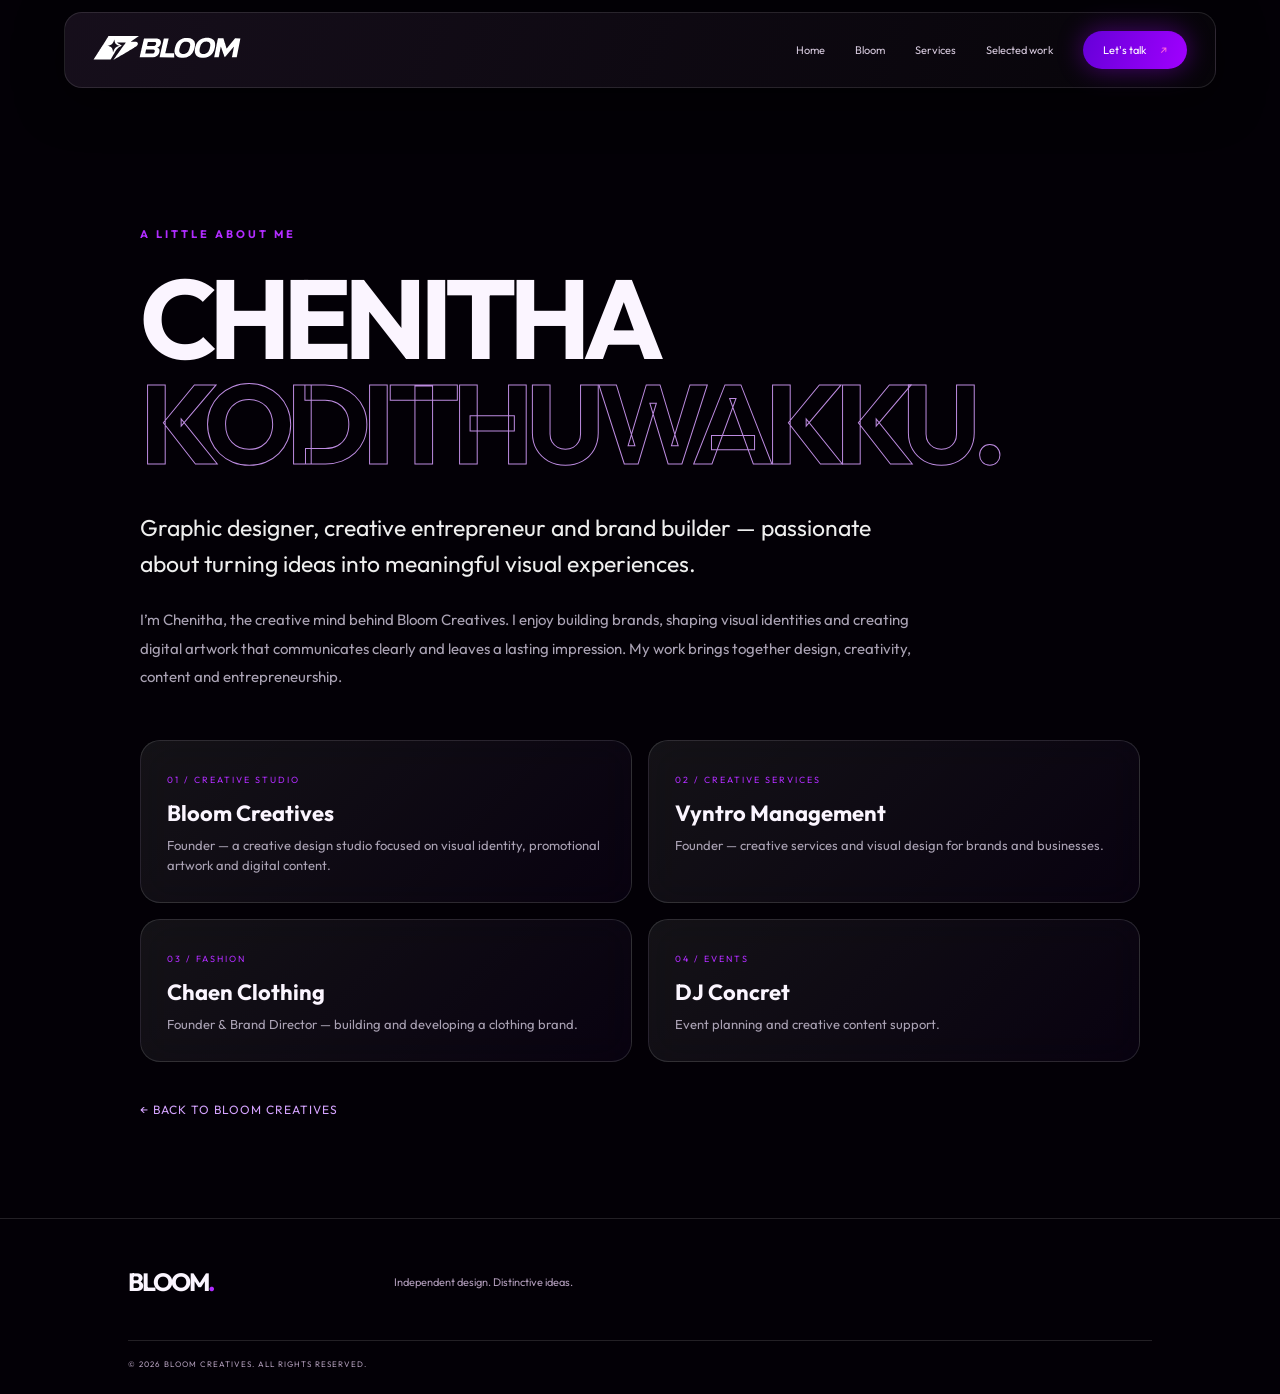
==== about-chenitha.html @ 8ecd312c "Create separate personal profile page for Chenitha" ====
<!doctype html>
<html lang="en">
<head>
  <meta charset="utf-8">
  <meta name="viewport" content="width=device-width,initial-scale=1">
  <meta name="theme-color" content="#030006">
  <meta name="description" content="Meet Chenitha Kodithuwakku — graphic designer, entrepreneur and creative professional behind Bloom Creatives.">
  <title>About Chenitha — Bloom Creatives</title>
  <link rel="preconnect" href="https://fonts.googleapis.com">
  <link rel="preconnect" href="https://fonts.gstatic.com" crossorigin>
  <link href="https://fonts.googleapis.com/css2?family=Outfit:wght@400;500;600;700;800&display=swap" rel="stylesheet">
  <link rel="stylesheet" href="css/style.css">
  <style>
    .profile-page{min-height:75vh;padding-top:clamp(70px,10vw,130px);padding-bottom:100px}
    .profile-hero{max-width:1000px;margin:auto}
    .profile-kicker{color:#b12cff;font-size:11px;font-weight:700;letter-spacing:3px}
    .profile-title{font-size:clamp(48px,9vw,112px);line-height:.94;letter-spacing:-.07em;margin:24px 0 34px}
    .profile-title span{color:transparent;-webkit-text-stroke:1px #bd8be0}
    .profile-lead{font-size:clamp(17px,2vw,23px);line-height:1.6;color:#eee;max-width:780px}
    .profile-copy{max-width:780px;color:#aaa2b4;line-height:1.9;font-size:15px}
    .profile-cards{display:grid;grid-template-columns:repeat(2,minmax(0,1fr));gap:16px;margin-top:48px}
    .profile-card{padding:26px;border:1px solid #ffffff20;border-radius:20px;background:linear-gradient(135deg,#ffffff12,#8e24ff0b);backdrop-filter:blur(18px);-webkit-backdrop-filter:blur(18px)}
    .profile-card small{color:#b12cff;letter-spacing:2px;font-size:9px}
    .profile-card h2{font-size:22px;margin:12px 0 8px}
    .profile-card p{color:#aaa2b4;line-height:1.6;font-size:13px;margin:0}
    .profile-back{display:inline-flex;margin-top:40px;color:#d5a3ff;font-size:12px;letter-spacing:1px}
    @media(max-width:650px){.profile-cards{grid-template-columns:1fr}.profile-page{padding-top:60px}}
  </style>
</head>
<body>
  <header class="site-header">
    <a class="brand" href="index.html#home" aria-label="Bloom Creatives home"><img src="assets/bloom-logo.svg" alt="BLOOM CREATIVES"></a>
    <button class="menu-toggle" aria-label="Toggle navigation" aria-expanded="false"><span></span><span></span></button>
    <nav class="navigation" aria-label="Main navigation">
      <a href="index.html#home">Home</a><a href="index.html#about">Bloom</a><a href="index.html#services">Services</a><a href="index.html#work">Selected work</a><a class="nav-contact" href="index.html#contact">Let's talk <span>↗</span></a>
    </nav>
  </header>
  <main class="profile-page section-wrap">
    <div class="profile-hero">
      <p class="profile-kicker">A LITTLE ABOUT ME</p>
      <h1 class="profile-title">CHENITHA<br><span>KODITHUWAKKU.</span></h1>
      <p class="profile-lead">Graphic designer, creative entrepreneur and brand builder — passionate about turning ideas into meaningful visual experiences.</p>
      <p class="profile-copy">I’m Chenitha, the creative mind behind Bloom Creatives. I enjoy building brands, shaping visual identities and creating digital artwork that communicates clearly and leaves a lasting impression. My work brings together design, creativity, content and entrepreneurship.</p>
      <div class="profile-cards">
        <article class="profile-card"><small>01 / CREATIVE STUDIO</small><h2>Bloom Creatives</h2><p>Founder — a creative design studio focused on visual identity, promotional artwork and digital content.</p></article>
        <article class="profile-card"><small>02 / CREATIVE SERVICES</small><h2>Vyntro Management</h2><p>Founder — creative services and visual design for brands and businesses.</p></article>
        <article class="profile-card"><small>03 / FASHION</small><h2>Chaen Clothing</h2><p>Founder & Brand Director — building and developing a clothing brand.</p></article>
        <article class="profile-card"><small>04 / EVENTS</small><h2>DJ Concret</h2><p>Event planning and creative content support.</p></article>
      </div>
      <a class="profile-back" href="index.html">← BACK TO BLOOM CREATIVES</a>
    </div>
  </main>
  <footer class="footer"><a class="footer-brand" href="index.html">BLOOM<span>.</span></a><p>Independent design. Distinctive ideas.</p><small>© <span id="year"></span> BLOOM CREATIVES. ALL RIGHTS RESERVED.</small></footer>
  <script src="js/main.js"></script>
</body>
</html>
---- css/style.css ----
:root{--black:#000;--panel:#090b0e;--panel2:#0d1117;--white:#f5f7fa;--muted:#8c929c;--blue:#00aaff;--line:#20252c;--font:'Outfit',sans-serif;--display:'Outfit',sans-serif}*{box-sizing:border-box}html{scroll-behavior:smooth;scroll-padding-top:90px}body{margin:0;background:var(--black);color:var(--white);font-family:var(--font);overflow-x:hidden}a{color:inherit;text-decoration:none}button{font:inherit}.cursor-glow{position:fixed;width:320px;height:320px;border-radius:50%;pointer-events:none;background:radial-gradient(circle,#008bff12,transparent 68%);transform:translate(-50%,-50%);z-index:0}.site-header{height:88px;padding:0 7vw;display:flex;align-items:center;justify-content:space-between;border-bottom:1px solid #ffffff12;background:#000d;backdrop-filter:blur(18px);position:sticky;top:0;z-index:20}.brand img{width:142px;max-height:46px;object-fit:contain;object-position:left center;filter:brightness(0) invert(1)}.navigation{display:flex;align-items:center;gap:36px}.navigation a{font-size:12px;color:#a6abb4;transition:.25s}.navigation a:hover{color:var(--blue)}.navigation .nav-contact{border:1px solid #343b45;padding:12px 18px;border-radius:2px;color:#fff}.nav-contact span{color:var(--blue);margin-left:12px}.menu-toggle{display:none;background:none;border:0}.section-wrap{padding-left:10vw;padding-right:10vw;position:relative}.hero{min-height:calc(100svh - 88px);padding-top:55px;display:flex;flex-direction:column;justify-content:center;overflow:hidden}.hero:before{content:"";position:absolute;width:640px;height:640px;right:-170px;top:60px;background:radial-gradient(circle,#007bff20 0,transparent 68%);pointer-events:none}.hero-topline,.hero-index,.section-label{display:flex;justify-content:space-between;gap:20px;color:#737b87;font-size:9px;letter-spacing:2px}.availability{color:#c9d1db}.availability i{display:inline-block;width:7px;height:7px;background:var(--blue);border-radius:50%;margin-right:9px;box-shadow:0 0 13px var(--blue)}.hero-content{padding:90px 0 100px;position:relative}.eyebrow{font-size:10px;letter-spacing:3px;color:var(--blue);font-weight:700}.hero h1,.section-heading h2,.work-heading h2,.intro-copy h2,.approach h2,.contact h2{font-family:var(--display);font-weight:600;letter-spacing:-.075em;line-height:.94;margin:24px 0;font-size:clamp(64px,10vw,150px)}.outline{color:transparent;-webkit-text-stroke:1px #f5f7fa}.blue-dot{color:var(--blue)}.hero-bottom{display:flex;align-items:flex-end;justify-content:space-between;gap:30px;margin-top:45px}.hero-description{max-width:430px;color:#9ca3ad;line-height:1.9;font-size:15px}.round-link{width:112px;height:112px;border:1px solid #3c4652;border-radius:50%;display:flex;flex-direction:column;align-items:center;justify-content:center;text-align:center;font-size:9px;line-height:1.7;letter-spacing:1px;transition:.3s}.round-link span{font-size:18px;color:var(--blue)}.round-link:hover{background:var(--blue);border-color:var(--blue);color:#000;transform:rotate(-10deg)}.round-link:hover span{color:#000}.hero-marquee{border-top:1px solid var(--line);border-bottom:1px solid var(--line);overflow:hidden;padding:17px 0;white-space:nowrap;color:#737b87;font-family:var(--display);font-size:12px;letter-spacing:3px}.hero-marquee div{animation:marquee 28s linear infinite}.hero-marquee b{color:var(--blue);padding:0 24px}@keyframes marquee{to{transform:translateX(-35%)}}.hero-index{padding:22px 0 30px}.intro,.services,.work,.approach,.contact{padding-top:125px;padding-bottom:125px}.section-label{border-top:1px solid var(--line);padding-top:20px}.intro-grid{display:grid;grid-template-columns:.8fr 1.2fr;gap:11%;align-items:center;padding-top:75px}.portrait-frame{position:relative;max-width:390px}.portrait-frame:before{content:"";position:absolute;inset:16px -16px -16px 16px;border:1px solid var(--blue);opacity:.7}.portrait-frame img{width:100%;display:block;position:relative;filter:grayscale(100%);aspect-ratio:4/5;object-fit:cover}.portrait-tag{position:absolute;bottom:16px;left:16px;background:#000c;padding:10px 12px;font-size:8px;letter-spacing:1.5px}.intro-copy h2{font-size:clamp(48px,6vw,82px);margin:22px 0 30px}.intro-copy h2 span,.section-heading h2 span,.work-heading h2 span,.approach h2 span,.contact h2 span{color:var(--blue)}.intro-copy>p:not(.eyebrow){color:#989faa;line-height:1.9;font-size:14px;max-width:570px}.text-link{display:inline-block;margin-top:24px;font-size:9px;letter-spacing:1.6px;border-bottom:1px solid #3b4652;padding-bottom:12px}.text-link span{color:var(--blue);margin-left:18px}.services{background:linear-gradient(180deg,#05080c,#000)}.section-heading,.work-heading{display:flex;justify-content:space-between;align-items:flex-end;gap:40px;padding:65px 0 45px}.section-heading h2,.work-heading h2,.approach h2{font-size:clamp(55px,7.5vw,105px);margin:0}.section-heading>p,.work-heading>p{max-width:330px;color:#9299a4;line-height:1.9;font-size:13px}.service-list{border-top:1px solid var(--line)}.service-list article{display:grid;grid-template-columns:70px 1fr 30px;align-items:center;gap:20px;padding:27px 5px;border-bottom:1px solid var(--line);transition:.3s}.service-list article:hover{padding-left:18px;background:#07111b}.service-list article>span{color:var(--blue);font-size:11px}.service-list h3{font-family:var(--display);font-size:clamp(20px,2.3vw,30px);font-weight:500;margin:0 0 8px}.service-list p{color:#818a96;font-size:12px;margin:0;line-height:1.7}.service-list article>b{color:var(--blue);font-size:20px}.work-heading{padding-bottom:60px}.work-grid{display:grid;grid-template-columns:1fr 1fr;gap:50px 24px}.work-card{display:block;text-align:left;background:none;border:0;color:inherit;padding:0;cursor:pointer;min-width:0}.work-image{display:block;overflow:hidden;background:var(--panel2);aspect-ratio:1/1.08;position:relative}.work-large .work-image{aspect-ratio:1/1.08}.work-wide{grid-column:1/-1;width:72%;margin-left:auto}.work-wide .work-image{aspect-ratio:1.45/1}.work-image:after{content:"VIEW PROJECT ↗";position:absolute;inset:auto 15px 15px auto;background:var(--blue);color:#000;padding:11px 14px;font-size:9px;letter-spacing:1px;opacity:0;transform:translateY(8px);transition:.3s}.work-image img{width:100%;height:100%;object-fit:cover;display:block;transition:transform .6s,filter .5s;filter:saturate(.8)}.work-card:hover .work-image img{transform:scale(1.045);filter:saturate(1.1)}.work-card:hover .work-image:after{opacity:1;transform:none}.work-meta{display:flex;justify-content:space-between;align-items:center;padding:17px 2px}.work-meta b{font-size:13px;font-weight:600;display:block}.work-meta small{display:block;color:#737d89;font-size:8px;letter-spacing:1.5px;margin-top:8px}.work-meta i{font-style:normal;color:var(--blue);font-size:20px}.work-note{text-align:center;color:#6e7783;letter-spacing:2px;font-size:9px;margin:75px 0 0}.work-note span{color:var(--blue);margin-left:10px}.approach{background:#06090d}.approach-grid{display:grid;grid-template-columns:1fr 1fr;gap:8%;padding-top:75px}.approach h2{font-size:clamp(45px,6vw,78px)}.approach-steps p{display:grid;grid-template-columns:130px 1fr;gap:20px;padding:20px 0;border-bottom:1px solid var(--line);margin:0}.approach-steps b{font-size:9px;letter-spacing:1.5px;color:var(--blue)}.approach-steps span{font-size:12px;color:#a2a9b2;line-height:1.7}.contact{overflow:hidden}.contact:before{content:"";position:absolute;width:600px;height:600px;right:-220px;bottom:-250px;background:radial-gradient(circle,#007bff24,transparent 70%);pointer-events:none}.contact h2{font-size:clamp(65px,10vw,135px);position:relative}.contact-bottom{display:flex;justify-content:space-between;align-items:flex-end;gap:30px;margin-top:45px}.contact-bottom p{max-width:350px;color:#9299a4;font-size:14px;line-height:1.8}.contact-button{padding:18px 23px;background:var(--blue);color:#000;font-size:10px;font-weight:700;letter-spacing:1.3px;transition:.25s}.contact-button span{margin-left:35px;font-size:17px}.contact-button:hover{box-shadow:0 0 35px #00aaff55;transform:translateY(-3px)}.footer{padding:45px 10vw 25px;border-top:1px solid var(--line);display:grid;grid-template-columns:1fr 2fr 1fr;gap:20px;align-items:center}.footer-brand{font-family:var(--display);font-size:25px;font-weight:700;letter-spacing:-2px}.footer-brand span{color:var(--blue)}.footer p{color:#858d98;font-size:11px}.footer>div{display:flex;gap:20px;justify-content:flex-end}.footer>div a,.footer small{font-size:8px;letter-spacing:1px;color:#89919c}.footer>div a:hover{color:var(--blue)}.footer small{grid-column:1/-1;border-top:1px solid var(--line);padding-top:18px;margin-top:20px}.lightbox{position:fixed;inset:0;background:#000f;z-index:50;display:none;align-items:center;justify-content:center;padding:6vh 6vw;flex-direction:column}.lightbox.open{display:flex}.lightbox img{max-width:min(90vw,900px);max-height:78vh;object-fit:contain}.lightbox p{color:#b7c0cb;font-size:11px;letter-spacing:1px}.lightbox-close{position:absolute;right:35px;top:25px;color:#fff;background:none;border:0;font-size:38px;cursor:pointer}.reveal{opacity:0;transform:translateY(24px);transition:opacity .7s,transform .7s}.reveal.visible{opacity:1;transform:none}::selection{background:var(--blue);color:#000}@media(max-width:850px){.site-header{padding:0 6vw;height:75px}.navigation{gap:20px}.navigation a{font-size:11px}.section-wrap{padding-left:7vw;padding-right:7vw}.intro-grid{gap:7%}.hero h1{font-size:clamp(65px,12vw,110px)}}@media(max-width:650px){.site-header{height:70px}.brand img{width:125px}.menu-toggle{display:flex;flex-direction:column;gap:6px;padding:10px}.menu-toggle span{width:24px;height:1px;background:#fff}.navigation{display:none;position:absolute;top:69px;left:0;right:0;padding:25px 7vw 30px;background:#05080c;border-bottom:1px solid var(--line);flex-direction:column;align-items:flex-start;gap:22px}.navigation.open{display:flex}.navigation a{font-size:13px}.hero{min-height:calc(90svh - 70px);padding-top:35px}.hero-topline{font-size:7px;letter-spacing:1px}.hero-content{padding:95px 0 80px}.hero h1{font-size:clamp(59px,15vw,92px)}.hero-bottom{align-items:flex-start;margin-top:30px}.hero-description{font-size:13px;max-width:270px}.round-link{width:88px;height:88px;flex-shrink:0;font-size:8px}.hero-index{font-size:7px}.intro,.services,.work,.approach,.contact{padding-top:85px;padding-bottom:85px}.section-label{font-size:7px;letter-spacing:1px}.intro-grid,.approach-grid{grid-template-columns:1fr;gap:55px;padding-top:50px}.portrait-frame{max-width:75%;margin:0 auto 0 0}.intro-copy h2{font-size:58px}.section-heading,.work-heading{display:block;padding:50px 0 35px}.section-heading h2,.work-heading h2{font-size:65px}.section-heading>p,.work-heading>p{margin-top:25px}.service-list article{grid-template-columns:35px 1fr 20px;gap:10px;padding:23px 0}.service-list h3{font-size:20px}.service-list p{font-size:11px}.work-grid{gap:32px 14px}.work-meta{padding:12px 0}.work-meta b{font-size:10px}.work-meta small{font-size:7px;letter-spacing:.7px}.work-meta i{font-size:16px}.work-wide{width:100%}.approach h2{font-size:55px}.approach-steps p{grid-template-columns:100px 1fr;gap:10px}.approach-steps span{font-size:11px}.contact h2{font-size:clamp(58px,14vw,90px)}.contact-bottom{display:block}.contact-button{display:inline-block;margin-top:22px}.footer{padding:35px 7vw 22px;grid-template-columns:1fr 1fr}.footer p{grid-column:1/-1;grid-row:2}.footer>div{grid-column:1/-1;justify-content:flex-start}.footer small{margin-top:10px}.cursor-glow{display:none}}@media(prefers-reduced-motion:reduce){*,*:before,*:after{scroll-behavior:auto!important;animation-duration:.01ms!important;transition-duration:.01ms!important}}

/* OPTICORE-INSPIRED BLOOM ART DIRECTION */
:root{--black:#030006;--panel:#13091d;--panel2:#1b0b2a;--white:#fbf5ff;--muted:#b4a2bd;--blue:#e34dff;--line:#ffffff20;--font:'Outfit',sans-serif;--display:'Outfit',sans-serif}
html{scroll-padding-top:82px}
body{background:#030006;color:#fbf5ff}
.cursor-glow{background:radial-gradient(circle,#c62bff26 0, #6524ff12 38%,transparent 70%);width:420px;height:420px}
.site-header{height:76px;margin:12px 5vw 0;padding:0 28px;border:1px solid #ffffff1c;border-radius:18px;background:linear-gradient(110deg,#1a1120d9,#08050bd9);box-shadow:0 12px 45px #0008;backdrop-filter:blur(24px)}
.brand img{width:148px;max-height:42px}
.navigation{gap:30px}
.navigation a{color:#d5c8dc;font-size:11px}
.navigation a:hover,.text-link:hover{color:#ff68d9}
.navigation .nav-contact{border:0;border-radius:30px;background:linear-gradient(110deg,#6930a1,#d63dbb);padding:12px 20px;box-shadow:0 0 24px #bb39e533}
.nav-contact span,.availability i{color:#ff5bcf}
.section-wrap{padding-left:6vw;padding-right:6vw}
.hero{min-height:calc(100svh - 88px);padding-top:34px;justify-content:space-between}
.hero:before{width:780px;height:780px;right:-90px;top:-60px;background:radial-gradient(ellipse,#8d13d95c 0,#4b0a8533 36%,transparent 69%);filter:blur(15px)}
.hero:after{content:"";position:absolute;z-index:0;right:3%;top:12%;width:min(48vw,650px);height:min(48vw,650px);min-width:320px;min-height:320px;border-radius:43% 57% 58% 42% / 42% 40% 60% 58%;background:radial-gradient(ellipse at 30% 25%,#ffb4f7 0 3%,#e84bff 10%,#7c35ff 26%,#2810a8 43%,#ff4fca 51%,#5112b3 64%,#10051c 72%);filter:drop-shadow(0 0 25px #b52bff8c) drop-shadow(0 0 85px #7310c966);transform:rotate(-28deg) skewY(-8deg);box-shadow:inset 12px 10px 18px #ffd5ff9c,inset -18px -22px 30px #070014;opacity:.96;pointer-events:none;animation:liquidFloat 9s ease-in-out infinite}
@keyframes liquidFloat{0%,100%{transform:rotate(-28deg) skewY(-8deg) translateY(0) scale(1)}50%{transform:rotate(-22deg) skewY(-5deg) translateY(-18px) scale(1.035)}}
.hero-topline{position:relative;z-index:2;font-size:8px;letter-spacing:1.6px}
.availability i{background:#ff55d4;box-shadow:0 0 14px #ff55d4}
.hero-content{z-index:2;padding:100px 0 90px;max-width:650px}
.hero .eyebrow,.intro-copy .eyebrow,.contact .eyebrow{color:#ff6ad9}
.hero h1{font-size:clamp(64px,8.8vw,124px);letter-spacing:-.085em;line-height:.88;text-transform:uppercase;text-shadow:0 4px 35px #0008}
.outline{-webkit-text-stroke:1px #f9dfff;color:transparent}
.blue-dot{color:#ff63d6}
.hero-description{color:#c2b2ca;font-size:13px;max-width:370px;line-height:1.8}
.round-link{border-color:#ffffff65;background:#ffffff0b;backdrop-filter:blur(12px);width:96px;height:96px}
.round-link span{color:#ff68d9}
.round-link:hover{background:#d63dbb;border-color:#d63dbb}
.hero-marquee{border-color:#ffffff16;color:#b69dc3;font-size:10px}
.hero-marquee b{color:#ff68d9}
.hero-index{font-size:8px}
.intro,.services,.work,.approach,.contact{padding-top:110px;padding-bottom:110px}
.section-label{border-color:#ffffff24;color:#bda9c8;font-size:8px;letter-spacing:1.7px}
.intro{overflow:hidden}
.intro:before{content:"";position:absolute;left:-17vw;top:22%;width:min(58vw,700px);height:min(58vw,700px);border-radius:58% 42% 40% 60% / 50% 45% 55% 50%;background:radial-gradient(ellipse at 30% 30%,#ffd2ff 0 3%,#ed64ff 12%,#8b36ff 31%,#3a0a8c 48%,#fa54d5 56%,#32105f 69%,#100519 76%);filter:drop-shadow(0 0 35px #a42cff70);transform:rotate(22deg);opacity:.72;pointer-events:none}
.intro-grid{position:relative;z-index:1;grid-template-columns:.9fr 1.1fr;gap:9%;padding-top:60px}
.portrait-frame{max-width:390px;padding:10px;border:1px solid #e75bff66;border-radius:32px;background:linear-gradient(140deg,#a62fff33,#ff53c522,transparent);box-shadow:0 0 70px #8d21d933}
.portrait-frame:before{display:none}
.portrait-frame img{border-radius:24px;filter:saturate(.78);aspect-ratio:4/5}
.portrait-tag{border-radius:30px;background:#13091ddd;border:1px solid #ffffff2b}
.intro-copy h2{font-size:clamp(52px,6.4vw,88px);text-transform:uppercase;letter-spacing:-.08em}
.intro-copy h2:after{content:"ABOUT";display:block;position:absolute;right:5vw;top:12px;font-size:clamp(72px,12vw,170px);line-height:1;color:transparent;-webkit-text-stroke:1px #ffffff16;z-index:-1;pointer-events:none}
.intro-copy h2 span,.section-heading h2 span,.work-heading h2 span,.approach h2 span,.contact h2 span{color:#ff68d9}
.intro-copy>p:not(.eyebrow){color:#c3b2ca;font-size:13px}
.text-link{border-color:#ffffff35}
.text-link span{color:#ff68d9}
.services{background:radial-gradient(ellipse at 50% 55%,#32094b 0,transparent 66%),#050008}
.section-heading h2,.work-heading h2,.approach h2{font-size:clamp(54px,7vw,98px);text-transform:uppercase}
.section-heading:after{content:"SERVICES";position:absolute;right:5vw;top:42px;font-size:clamp(70px,12vw,160px);font-weight:600;letter-spacing:-.08em;color:transparent;-webkit-text-stroke:1px #ffffff18;pointer-events:none}
.section-heading,.work-heading{position:relative;padding:55px 0 42px}
.section-heading>p,.work-heading>p{color:#c0afc8;font-size:12px}
.service-list{display:grid;grid-template-columns:repeat(4,minmax(0,1fr));gap:18px;border:0}
.service-list article{min-height:225px;display:flex;flex-direction:column;align-items:flex-start;justify-content:space-between;gap:16px;padding:22px 20px;border:1px solid #ffffff2b;border-radius:20px;background:linear-gradient(145deg,#ffffff12,#5d1c7d16);box-shadow:inset 0 1px #ffffff10;backdrop-filter:blur(14px);transition:.35s}
.service-list article:hover{padding:22px 20px;transform:translateY(-8px);border-color:#ee66ff88;background:linear-gradient(145deg,#a52bdc35,#ffffff0b);box-shadow:0 20px 55px #8b1bc52b}
.service-list article>span{color:#ff72dc}
.service-list h3{font-size:18px;line-height:1.2}
.service-list p{color:#bcaac5;font-size:11px}
.service-list article>b{width:30px;height:30px;border-radius:50%;display:grid;place-items:center;background:linear-gradient(135deg,#f66bd8,#8d49ff);color:white}
.work{background:#030006}
.work-heading h2{font-size:clamp(54px,7vw,96px)}
.work-grid{gap:30px 22px}
.work-image{border-radius:20px;background:#160a20;border:1px solid #ffffff1c}
.work-image:after{border-radius:30px;background:linear-gradient(110deg,#913dff,#ed55ca);color:#fff}
.work-image img{filter:saturate(.92)}
.work-meta b{font-size:14px}
.work-meta i{color:#ff68d9}
.work-note{color:#b49abd}
.work-note span{color:#ff68d9}
.approach{background:radial-gradient(ellipse at 8% 45%,#310a49 0,transparent 50%),#050008}
.approach-steps p{border-color:#ffffff22}
.approach-steps b{color:#ff68d9}
.approach-steps span{color:#c0afc8}
.contact{background:radial-gradient(ellipse at 12% 55%,#5b0b80 0,transparent 44%),#030006;overflow:hidden}
.contact:before{width:560px;height:560px;right:auto;left:-150px;bottom:-100px;border-radius:40% 60% 55% 45%;background:radial-gradient(ellipse at 30% 30%,#ffc2ff 0 4%,#ed4fff 13%,#7834ff 35%,#25106c 53%,#f34bcb 62%,#17051f 75%);filter:drop-shadow(0 0 35px #a42cff80);transform:rotate(-25deg)}
.contact h2{font-size:clamp(62px,9vw,126px);letter-spacing:-.08em}
.contact-button{border-radius:30px;background:linear-gradient(110deg,#8439d4,#e04bc0);color:#fff;box-shadow:0 0 30px #d13acb35}
.contact-button:hover{box-shadow:0 0 45px #d13acb77}
.footer{background:#030006;border-color:#ffffff20}
.footer-brand span{color:#ff68d9}
.footer p,.footer>div a,.footer small{color:#b19cba}
::selection{background:#df50d4;color:#fff}
@media(max-width:900px){.service-list{grid-template-columns:repeat(2,minmax(0,1fr))}.hero:after{right:-8%;opacity:.75}.intro-copy h2:after{right:2vw}}
@media(max-width:650px){
.site-header{margin:8px 4vw 0;padding:0 18px;height:66px;border-radius:15px}
.navigation{top:65px;left:0;right:0;margin:0 4vw;border:1px solid #ffffff22;border-radius:0 0 16px 16px;background:#100719f5;backdrop-filter:blur(20px)}
.hero{min-height:calc(92svh - 70px);padding-top:28px}
.hero:after{width:330px;height:330px;min-width:0;min-height:0;right:-105px;top:18%;opacity:.7}
.hero-content{padding:120px 0 70px}
.hero h1{font-size:clamp(54px,14vw,88px)}
.hero-description{max-width:240px;font-size:12px}
.round-link{width:78px;height:78px}
.intro:before{width:390px;height:390px;left:-190px;top:20%;opacity:.48}
.intro-grid{grid-template-columns:1fr;gap:48px;padding-top:45px}
.portrait-frame{max-width:78%}
.intro-copy h2{font-size:56px}
.intro-copy h2:after{top:45px;right:4vw;font-size:74px}
.section-heading:after{top:12px;right:4vw;font-size:75px}
.service-list{grid-template-columns:1fr 1fr;gap:12px}
.service-list article{min-height:205px;padding:17px 14px;border-radius:16px}
.service-list article:hover{padding:17px 14px}
.service-list h3{font-size:16px}
.service-list p{font-size:10px}
.work-grid{gap:26px 12px}
.work-image{border-radius:14px}
.work-meta b{font-size:10px}
.work-meta small{font-size:6px}
.approach-grid{grid-template-columns:1fr;gap:35px}
.contact:before{width:360px;height:360px;left:-190px;bottom:20px;opacity:.7}
.contact h2{font-size:clamp(54px,13vw,82px)}
}
@media(max-width:380px){.service-list{grid-template-columns:1fr}.service-list article{min-height:170px}}


/* BLOOM BLUE + WHITE COLORWAY — preserve the approved layout */
:root{--blue:#168bff;--black:#02050b;--panel:#071426;--panel2:#0a1a30;--line:#ffffff24}
body{background:#02050b;color:#fff}
.cursor-glow{background:radial-gradient(circle,#087dff35 0,#164bff18 40%,transparent 70%)}
.site-header{background:linear-gradient(110deg,#071426e8,#030711e8);border-color:#ffffff25}
.navigation a:hover,.text-link:hover{color:#55b5ff}
.navigation .nav-contact{background:linear-gradient(110deg,#075dcc,#168bff);box-shadow:0 0 25px #087dff44}
.nav-contact span,.text-link span{color:#fff}
.hero:before{background:radial-gradient(ellipse,#075dcc55 0,#063a8733 38%,transparent 70%)}
.hero:after{background:radial-gradient(ellipse at 28% 24%,#ffffff 0 3%,#9bdcff 9%,#168bff 24%,#0754d7 41%,#bceaff 49%,#1267df 60%,#06142b 73%);filter:drop-shadow(0 0 28px #168bffb0) drop-shadow(0 0 90px #075dcc88);box-shadow:inset 12px 10px 18px #ffffffc0,inset -18px -22px 30px #02050b}
.availability i{background:#42aaff;box-shadow:0 0 14px #168bff}
.hero .eyebrow,.intro-copy .eyebrow,.contact .eyebrow{color:#69baff}
.blue-dot{color:#168bff}
.round-link span,.work-meta i{color:#72bdff}
.round-link:hover{background:#168bff;border-color:#168bff;color:#fff}
.round-link:hover span{color:#fff}
.hero-marquee b,.intro-copy h2 span,.section-heading h2 span,.work-heading h2 span,.approach h2 span,.contact h2 span{color:#168bff}
.intro:before{background:radial-gradient(ellipse at 30% 30%,#fff 0 3%,#b8e7ff 12%,#238fff 30%,#0646b2 47%,#e0f5ff 55%,#0b55c5 67%,#06142a 77%);filter:drop-shadow(0 0 38px #168bff80)}
.portrait-frame{border-color:#168bff88;background:linear-gradient(140deg,#168bff35,#ffffff14,transparent);box-shadow:0 0 70px #087dff30}
.portrait-frame:before{border-color:#168bff}
.section-heading:after,.intro-copy h2:after{color:transparent;-webkit-text-stroke-color:#ffffff20}
.services{background:radial-gradient(ellipse at 50% 55%,#092b5b 0,transparent 66%),#030711}
.service-list article{background:linear-gradient(145deg,#ffffff13,#087dff18);border-color:#ffffff30}
.service-list article:hover{border-color:#64baffaa;background:linear-gradient(145deg,#087dff44,#ffffff0b);box-shadow:0 20px 55px #087dff2b}
.service-list article>span,.service-list article>b{color:#fff}
.service-list article>b{background:linear-gradient(135deg,#8bd3ff,#087dff)}
.service-list p{color:#c2d3e7}
.work{background:#02050b}
.work-image{background:#071426;border-color:#ffffff25}
.work-image:after{background:linear-gradient(110deg,#075dcc,#168bff);color:#fff}
.work-note span,.work-meta i{color:#168bff}
.approach{background:radial-gradient(ellipse at 8% 45%,#092b5b 0,transparent 50%),#030711}
.approach-steps b{color:#69baff}
.approach-steps span{color:#c2d3e7}
.contact{background:radial-gradient(ellipse at 12% 55%,#073d85 0,transparent 44%),#02050b}
.contact:before{background:radial-gradient(ellipse at 30% 30%,#fff 0 4%,#b7e8ff 13%,#168bff 35%,#063c9b 53%,#e1f6ff 62%,#06142b 75%);filter:drop-shadow(0 0 38px #168bff9c)}
.contact-button{background:linear-gradient(110deg,#075dcc,#168bff);color:#fff;box-shadow:0 0 30px #087dff45}
.contact-button:hover{box-shadow:0 0 45px #087dff88}
.footer-brand span{color:#168bff}
::selection{background:#168bff;color:#fff}
@media(max-width:650px){
.navigation{background:#061326f5}
.intro:before{background:radial-gradient(ellipse at 30% 30%,#fff 0 3%,#b8e7ff 12%,#238fff 30%,#0646b2 47%,#e0f5ff 55%,#0b55c5 67%,#06142a 77%)}
.contact:before{background:radial-gradient(ellipse at 30% 30%,#fff 0 4%,#b7e8ff 13%,#168bff 35%,#063c9b 53%,#e1f6ff 62%,#06142b 75%)}
}


/* BLOOM RED + WHITE COLORWAY — preserve the approved layout */
:root{--blue:#ff263d;--black:#050204;--panel:#16070b;--panel2:#21090f;--line:#ffffff24}
body{background:#050204;color:#fff}
.cursor-glow{background:radial-gradient(circle,#ff173a38 0,#a800241c 40%,transparent 70%)}
.site-header{background:linear-gradient(110deg,#1b080ee8,#080306e8);border-color:#ffffff25}
.navigation a:hover,.text-link:hover{color:#ff7181}
.navigation .nav-contact{background:linear-gradient(110deg,#a90025,#ff263d);box-shadow:0 0 25px #ff173a44}
.nav-contact span,.text-link span{color:#fff}
.hero:before{background:radial-gradient(ellipse,#b5003e55 0,#65001f33 38%,transparent 70%)}
.hero:after{background:radial-gradient(ellipse at 28% 24%,#ffffff 0 3%,#ffb4c0 9%,#ff263d 24%,#c90032 41%,#ffe0e5 49%,#a9002d 60%,#210611 73%);filter:drop-shadow(0 0 28px #ff263db0) drop-shadow(0 0 90px #b5003e88);box-shadow:inset 12px 10px 18px #ffffffc0,inset -18px -22px 30px #050204}
.availability i{background:#ff5268;box-shadow:0 0 14px #ff263d}
.hero .eyebrow,.intro-copy .eyebrow,.contact .eyebrow{color:#ff7181}
.blue-dot{color:#ff263d}
.round-link span,.work-meta i{color:#ff8794}
.round-link:hover{background:#ff263d;border-color:#ff263d;color:#fff}
.round-link:hover span{color:#fff}
.hero-marquee b,.intro-copy h2 span,.section-heading h2 span,.work-heading h2 span,.approach h2 span,.contact h2 span{color:#ff263d}
.intro:before{background:radial-gradient(ellipse at 30% 30%,#fff 0 3%,#ffc0ca 12%,#ff3a52 30%,#a6002b 47%,#ffe0e5 55%,#850020 67%,#210611 77%);filter:drop-shadow(0 0 38px #ff263d80)}
.portrait-frame{border-color:#ff263d88;background:linear-gradient(140deg,#ff263d35,#ffffff14,transparent);box-shadow:0 0 70px #ff173a30}
.portrait-frame:before{border-color:#ff263d}
.section-heading:after,.intro-copy h2:after{color:transparent;-webkit-text-stroke-color:#ffffff20}
.services{background:radial-gradient(ellipse at 50% 55%,#4a071b 0,transparent 66%),#080306}
.service-list article{background:linear-gradient(145deg,#ffffff13,#ff173a18);border-color:#ffffff30}
.service-list article:hover{border-color:#ff7181aa;background:linear-gradient(145deg,#ff173a44,#ffffff0b);box-shadow:0 20px 55px #ff173a2b}
.service-list article>span,.service-list article>b{color:#fff}
.service-list article>b{background:linear-gradient(135deg,#ff9aa6,#d90032)}
.service-list p{color:#e0c5ca}
.work{background:#050204}
.work-image{background:#16070b;border-color:#ffffff25}
.work-image:after{background:linear-gradient(110deg,#a90025,#ff263d);color:#fff}
.work-note span,.work-meta i{color:#ff263d}
.approach{background:radial-gradient(ellipse at 8% 45%,#4a071b 0,transparent 50%),#080306}
.approach-steps b{color:#ff7181}
.approach-steps span{color:#e0c5ca}
.contact{background:radial-gradient(ellipse at 12% 55%,#76001f 0,transparent 44%),#050204}
.contact:before{background:radial-gradient(ellipse at 30% 30%,#fff 0 4%,#ffc0ca 13%,#ff263d 35%,#850020 53%,#ffe1e5 62%,#210611 75%);filter:drop-shadow(0 0 38px #ff263d9c)}
.contact-button{background:linear-gradient(110deg,#a90025,#ff263d);color:#fff;box-shadow:0 0 30px #ff173a45}
.contact-button:hover{box-shadow:0 0 45px #ff173a88}
.footer-brand span{color:#ff263d}
::selection{background:#ff263d;color:#fff}
@media(max-width:650px){
.navigation{background:#18070df5}
.intro:before{background:radial-gradient(ellipse at 30% 30%,#fff 0 3%,#ffc0ca 12%,#ff3a52 30%,#a6002b 47%,#ffe0e5 55%,#850020 67%,#210611 77%)}
.contact:before{background:radial-gradient(ellipse at 30% 30%,#fff 0 4%,#ffc0ca 13%,#ff263d 35%,#850020 53%,#ffe1e5 62%,#210611 75%)}
}


/* RESTORE THE ORIGINAL PURPLE + PINK LIQUID COLORWAY */
:root{--blue:#e34dff;--black:#030006;--panel:#13091d;--panel2:#1b0b2a;--line:#ffffff20}
body{background:#030006;color:#fbf5ff}
.cursor-glow{background:radial-gradient(circle,#c62bff26 0,#6524ff12 38%,transparent 70%)}
.site-header{background:linear-gradient(110deg,#1a1120d9,#08050bd9);border-color:#ffffff1c}
.navigation a:hover,.text-link:hover{color:#ff68d9}
.navigation .nav-contact{background:linear-gradient(110deg,#6930a1,#d63dbb);box-shadow:0 0 24px #bb39e533}
.nav-contact span,.text-link span{color:#ff68d9}
.hero:before{background:radial-gradient(ellipse,#8d13d95c 0,#4b0a8533 36%,transparent 69%)}
.hero:after{background:radial-gradient(ellipse at 30% 25%,#ffb4f7 0 3%,#e84bff 10%,#7c35ff 26%,#2810a8 43%,#ff4fca 51%,#5112b3 64%,#10051c 72%);filter:drop-shadow(0 0 25px #b52bff8c) drop-shadow(0 0 85px #7310c966);box-shadow:inset 12px 10px 18px #ffd5ff9c,inset -18px -22px 30px #070014}
.availability i{background:#ff55d4;box-shadow:0 0 14px #ff55d4}
.hero .eyebrow,.intro-copy .eyebrow,.contact .eyebrow{color:#ff6ad9}
.blue-dot{color:#ff63d6}
.round-link span,.work-meta i{color:#ff68d9}
.round-link:hover{background:#d63dbb;border-color:#d63dbb;color:#fff}
.round-link:hover span{color:#fff}
.hero-marquee b,.intro-copy h2 span,.section-heading h2 span,.work-heading h2 span,.approach h2 span,.contact h2 span{color:#ff68d9}
.intro:before{background:radial-gradient(ellipse at 30% 30%,#ffd2ff 0 3%,#ed64ff 12%,#8b36ff 31%,#3a0a8c 48%,#fa54d5 56%,#32105f 69%,#100519 76%);filter:drop-shadow(0 0 35px #a42cff70)}
.portrait-frame{border-color:#e75bff66;background:linear-gradient(140deg,#a62fff33,#ff53c522,transparent);box-shadow:0 0 70px #8d21d933}
.portrait-frame:before{border-color:#e75bff66}
.section-heading:after,.intro-copy h2:after{color:transparent;-webkit-text-stroke-color:#ffffff18}
.services{background:radial-gradient(ellipse at 50% 55%,#32094b 0,transparent 66%),#050008}
.service-list article{background:linear-gradient(145deg,#ffffff12,#5d1c7d16);border-color:#ffffff2b}
.service-list article:hover{border-color:#ee66ff88;background:linear-gradient(145deg,#a52bdc35,#ffffff0b);box-shadow:0 20px 55px #8b1bc52b}
.service-list article>span{color:#ff72dc}
.service-list article>b{background:linear-gradient(135deg,#f66bd8,#8d49ff);color:white}
.service-list p{color:#bcaac5}
.work{background:#030006}
.work-image{background:#160a20;border-color:#ffffff1c}
.work-image:after{background:linear-gradient(110deg,#913dff,#ed55ca);color:#fff}
.work-note span{color:#ff68d9}
.approach{background:radial-gradient(ellipse at 8% 45%,#310a49 0,transparent 50%),#050008}
.approach-steps b{color:#ff68d9}
.approach-steps span{color:#c0afc8}
.contact{background:radial-gradient(ellipse at 12% 55%,#5b0b80 0,transparent 44%),#030006}
.contact:before{background:radial-gradient(ellipse at 30% 30%,#ffc2ff 0 4%,#ed4fff 13%,#7834ff 35%,#25106c 53%,#f34bcb 62%,#17051f 75%);filter:drop-shadow(0 0 35px #a42cff80)}
.contact-button{background:linear-gradient(110deg,#8439d4,#e04bc0);color:#fff;box-shadow:0 0 30px #d13acb35}
.contact-button:hover{box-shadow:0 0 45px #d13acb77}
.footer-brand span{color:#ff68d9}
.footer p,.footer>div a,.footer small{color:#b19cba}
::selection{background:#df50d4;color:#fff}
@media(max-width:650px){
.navigation{background:#100719f5}
.intro:before{background:radial-gradient(ellipse at 30% 30%,#ffd2ff 0 3%,#ed64ff 12%,#8b36ff 31%,#3a0a8c 48%,#fa54d5 56%,#32105f 69%,#100519 76%)}
.contact:before{background:radial-gradient(ellipse at 30% 30%,#ffc2ff 0 4%,#ed4fff 13%,#7834ff 35%,#25106c 53%,#f34bcb 62%,#17051f 75%)}
}


/* Bloom Creatives About section — liquid glass treatment */
#about {
  position: relative;
  isolation: isolate;
}
#about .section-label {
  position: relative;
  z-index: 1;
}
#about .intro-copy {
  position: relative;
  overflow: hidden;
  padding: clamp(28px, 5vw, 64px);
  border: 1px solid rgba(255,255,255,.18);
  border-radius: 28px;
  background:
    linear-gradient(135deg, rgba(255,255,255,.13), rgba(255,255,255,.035) 48%, rgba(177,105,255,.10)),
    rgba(255,255,255,.045);
  -webkit-backdrop-filter: blur(22px) saturate(150%);
  backdrop-filter: blur(22px) saturate(150%);
  box-shadow:
    inset 0 1px 0 rgba(255,255,255,.20),
    0 22px 70px rgba(0,0,0,.22),
    0 0 45px rgba(177,105,255,.09);
}
#about .intro-copy::before {
  content: "";
  position: absolute;
  width: 260px;
  height: 260px;
  top: -150px;
  right: -90px;
  border-radius: 50%;
  background: radial-gradient(circle, rgba(197,130,255,.24), rgba(197,130,255,0) 70%);
  pointer-events: none;
}
#about .intro-copy > * {
  position: relative;
  z-index: 1;
}
@media (max-width: 700px) {
  #about .intro-copy {
    padding: 26px 22px;
    border-radius: 22px;
  }
}


/* Add a little breathing room between the About label and glass panel */
#about .intro-copy {
  margin-top: 18px;
}
@media (max-width: 700px) {
  #about .intro-copy {
    margin-top: 14px;
  }
}


/* Give the About liquid glass panel even more breathing room */
#about .intro-copy {
  margin-top: 68px;
}
@media (max-width: 700px) {
  #about .intro-copy {
    margin-top: 48px;
  }
}


/* Replace remaining pink accents with neon purple — keep layout unchanged */
:root { --bloom-neon-purple: #A100FF; }
.navigation .nav-contact,
.contact-button {
  background: linear-gradient(110deg, #6500D8, #A100FF);
  box-shadow: 0 0 26px rgba(161,0,255,.42);
}
.navigation a:hover,
.text-link:hover,
.hero .eyebrow,
.intro-copy .eyebrow,
.contact .eyebrow,
.availability i,
.blue-dot,
.round-link span,
.work-meta i,
.hero-marquee b,
.intro-copy h2 span,
.section-heading h2 span,
.work-heading h2 span,
.approach h2 span,
.contact h2 span,
.approach-steps b,
.footer-brand span {
  color: #B12CFF;
}
.availability i { background:#B12CFF; box-shadow:0 0 14px #A100FF; }
.round-link:hover { background:#7900E8; border-color:#A100FF; }
.hero:after {
  background: radial-gradient(ellipse at 28% 24%, #f0d6ff 0 3%, #c45bff 9%, #8d24ff 24%, #4a0acb 41%, #d7a0ff 49%, #6810d8 60%, #10051c 73%);
  filter: drop-shadow(0 0 28px rgba(161,0,255,.8)) drop-shadow(0 0 90px rgba(105,0,220,.55));
}
.service-list article>span { color:#c16bff; }
.service-list article>b { background:linear-gradient(135deg,#c77bff,#7200e8); }
.service-list article:hover {
  border-color:#b65cffaa;
  background:linear-gradient(145deg,rgba(125,0,220,.30),#ffffff0b);
  box-shadow:0 20px 55px rgba(135,0,255,.24);
}
.work-image:after { background:linear-gradient(110deg,#6500D8,#A100FF); }
.contact:before {
  background:radial-gradient(ellipse at 30% 30%,#f0d6ff 0 4%,#c45bff 13%,#8d24ff 35%,#4a0acb 53%,#d7a0ff 62%,#10051c 75%);
  filter:drop-shadow(0 0 38px rgba(161,0,255,.65));
}
::selection { background:#8d24ff; color:#fff; }
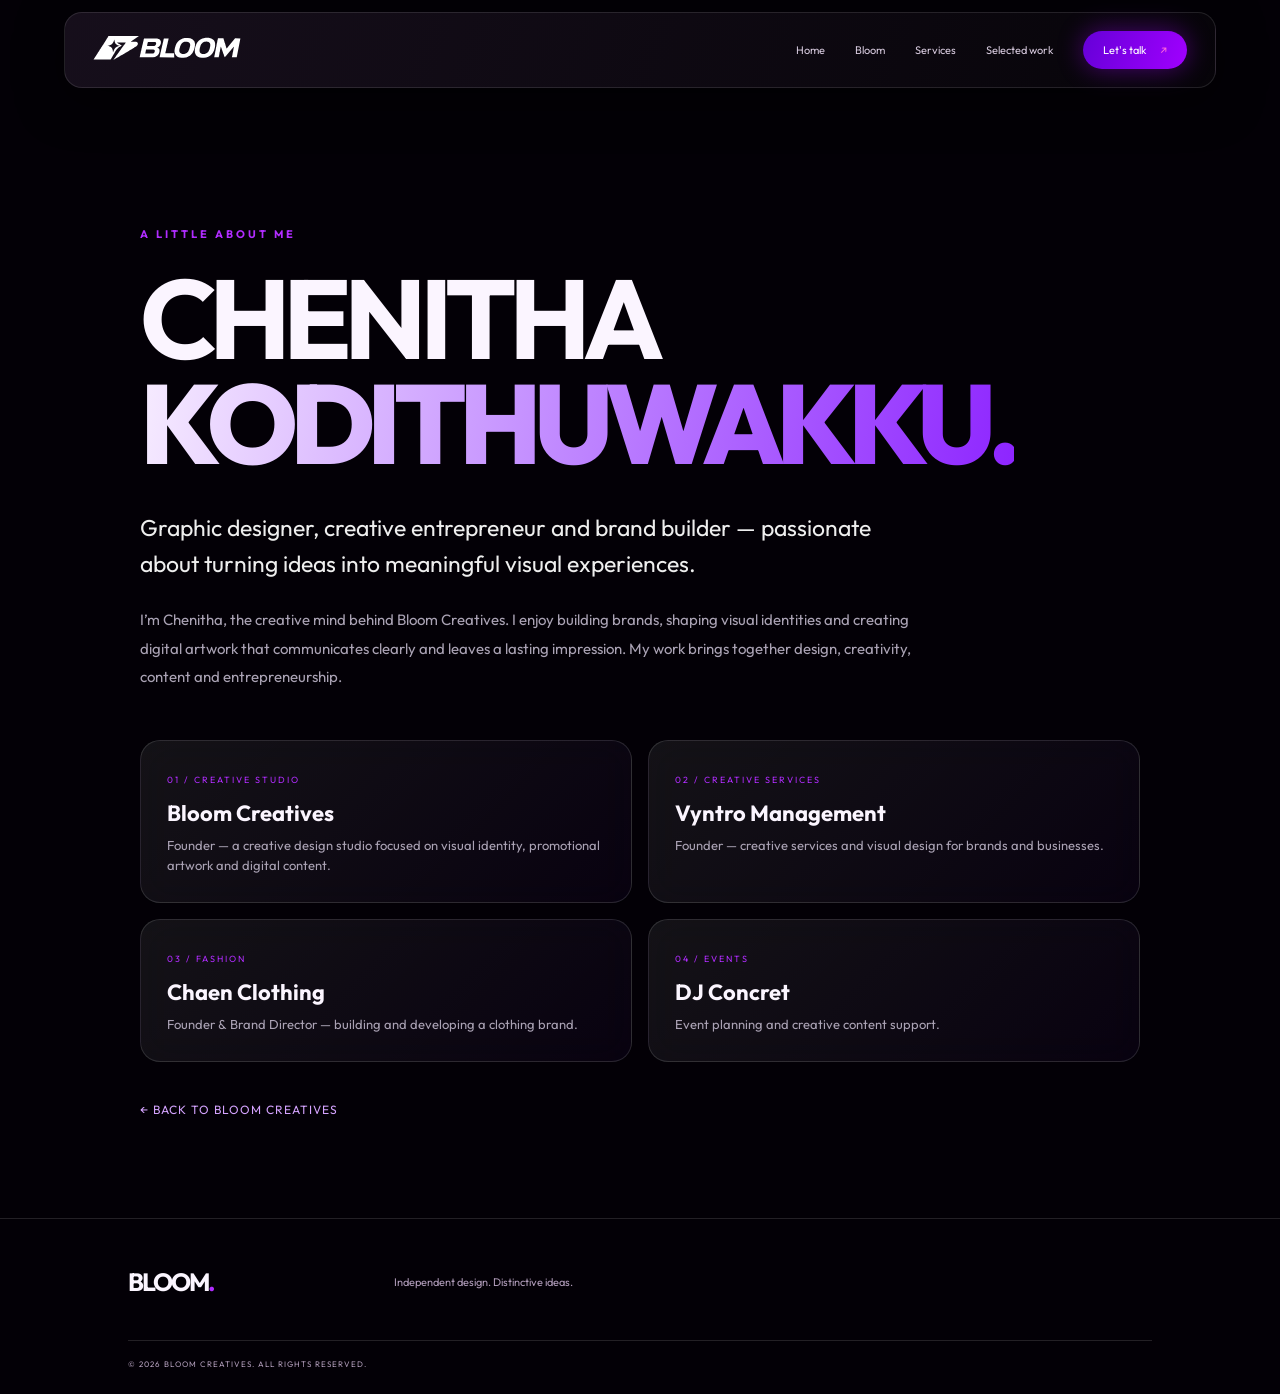
==== commit cc9bdd1d: "Update personal page outlined heading typography" ====
--- a/about-chenitha.html
+++ b/about-chenitha.html
@@ -15,7 +15,7 @@
     .profile-hero{max-width:1000px;margin:auto}
     .profile-kicker{color:#b12cff;font-size:11px;font-weight:700;letter-spacing:3px}
     .profile-title{font-size:clamp(48px,9vw,112px);line-height:.94;letter-spacing:-.07em;margin:24px 0 34px}
-    .profile-title span{color:transparent;-webkit-text-stroke:1px #bd8be0}
+    .profile-title span{color:#c18aff;-webkit-text-stroke:0;background:linear-gradient(100deg,#f7edff 0%,#c18aff 48%,#8d24ff 100%);-webkit-background-clip:text;background-clip:text;-webkit-text-fill-color:transparent;font-weight:800}
     .profile-lead{font-size:clamp(17px,2vw,23px);line-height:1.6;color:#eee;max-width:780px}
     .profile-copy{max-width:780px;color:#aaa2b4;line-height:1.9;font-size:15px}
     .profile-cards{display:grid;grid-template-columns:repeat(2,minmax(0,1fr));gap:16px;margin-top:48px}
--- a/css/style.css
+++ b/css/style.css
@@ -370,3 +370,24 @@
   filter:drop-shadow(0 0 38px rgba(161,0,255,.65));
 }
 ::selection { background:#8d24ff; color:#fff; }
+
+
+/* Replace thin outlined display lettering with a stronger filled style site-wide */
+.outline {
+  color: #c18aff;
+  -webkit-text-stroke: 0;
+  background: linear-gradient(100deg,#f7edff 0%,#c18aff 48%,#8d24ff 100%);
+  -webkit-background-clip: text;
+  background-clip: text;
+  -webkit-text-fill-color: transparent;
+  font-weight: 800;
+  letter-spacing: -.085em;
+}
+.intro-copy h2:after,
+.section-heading:after {
+  color: rgba(177,44,255,.10);
+  -webkit-text-stroke: 0;
+  -webkit-text-fill-color: rgba(177,44,255,.10);
+  font-weight: 800;
+  letter-spacing: -.075em;
+}
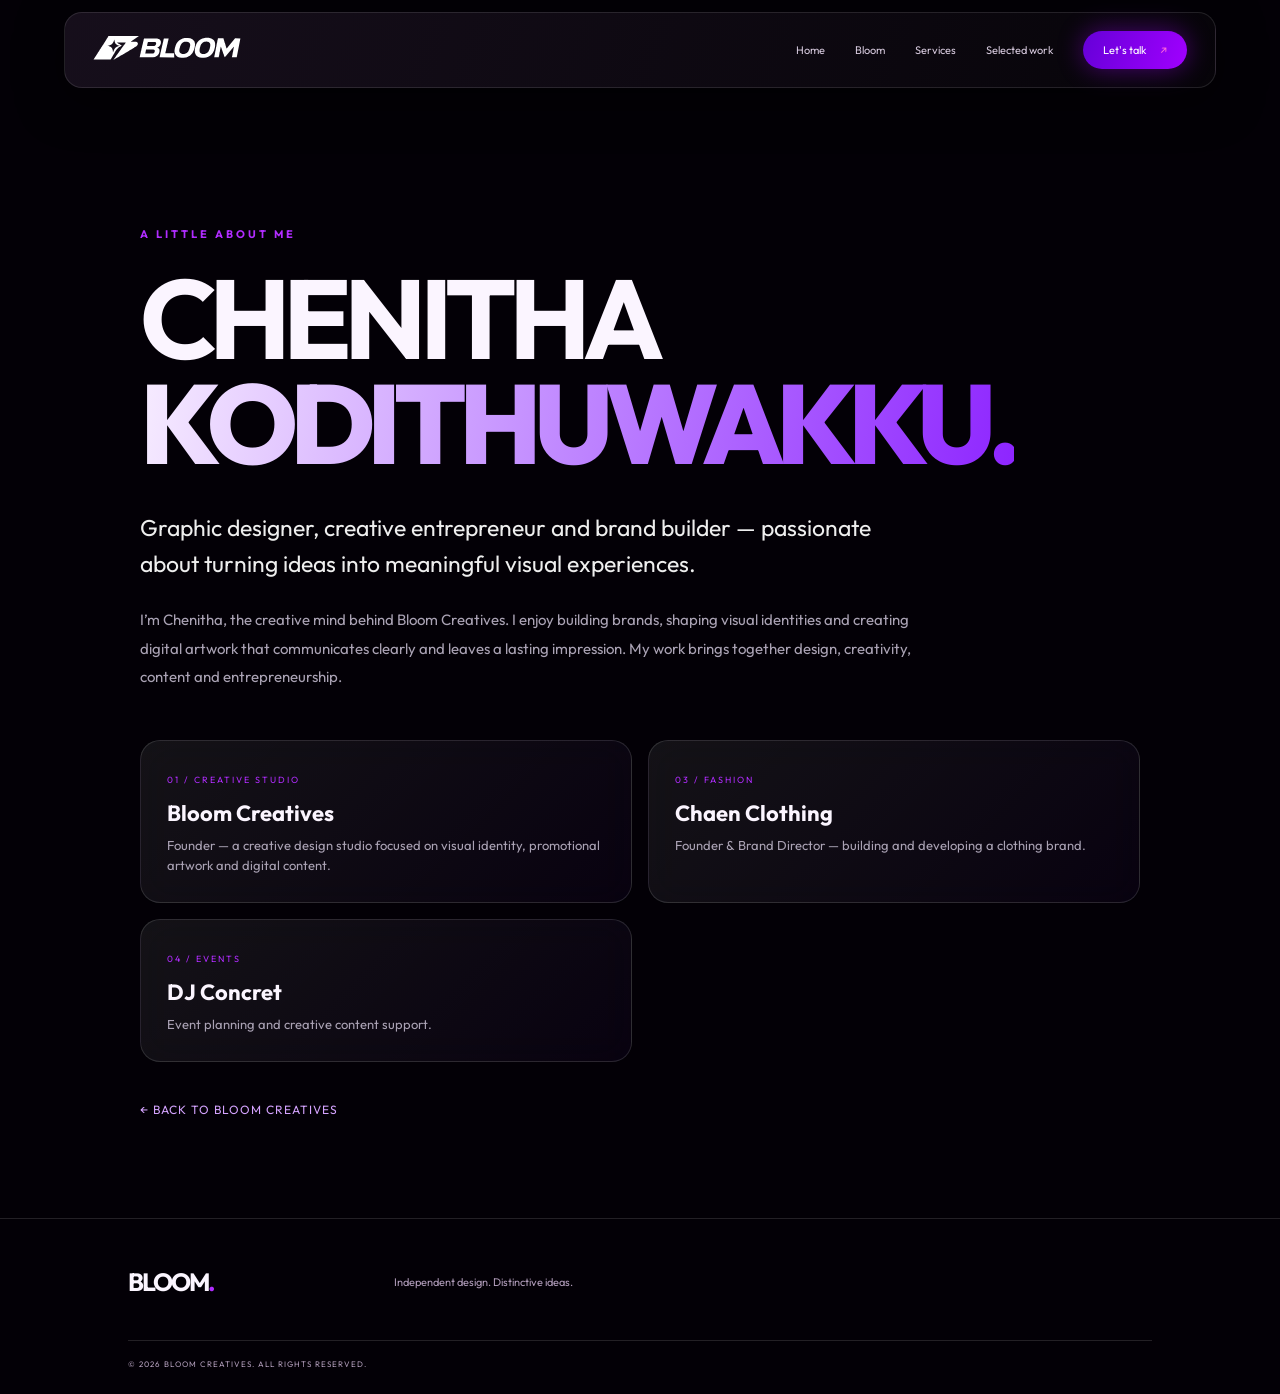
==== commit c6357290: "Remove Vyntro Management from About Me profile" ====
--- a/about-chenitha.html
+++ b/about-chenitha.html
@@ -43,7 +43,7 @@
       <p class="profile-copy">I’m Chenitha, the creative mind behind Bloom Creatives. I enjoy building brands, shaping visual identities and creating digital artwork that communicates clearly and leaves a lasting impression. My work brings together design, creativity, content and entrepreneurship.</p>
       <div class="profile-cards">
         <article class="profile-card"><small>01 / CREATIVE STUDIO</small><h2>Bloom Creatives</h2><p>Founder — a creative design studio focused on visual identity, promotional artwork and digital content.</p></article>
-        <article class="profile-card"><small>02 / CREATIVE SERVICES</small><h2>Vyntro Management</h2><p>Founder — creative services and visual design for brands and businesses.</p></article>
+        
         <article class="profile-card"><small>03 / FASHION</small><h2>Chaen Clothing</h2><p>Founder & Brand Director — building and developing a clothing brand.</p></article>
         <article class="profile-card"><small>04 / EVENTS</small><h2>DJ Concret</h2><p>Event planning and creative content support.</p></article>
       </div>
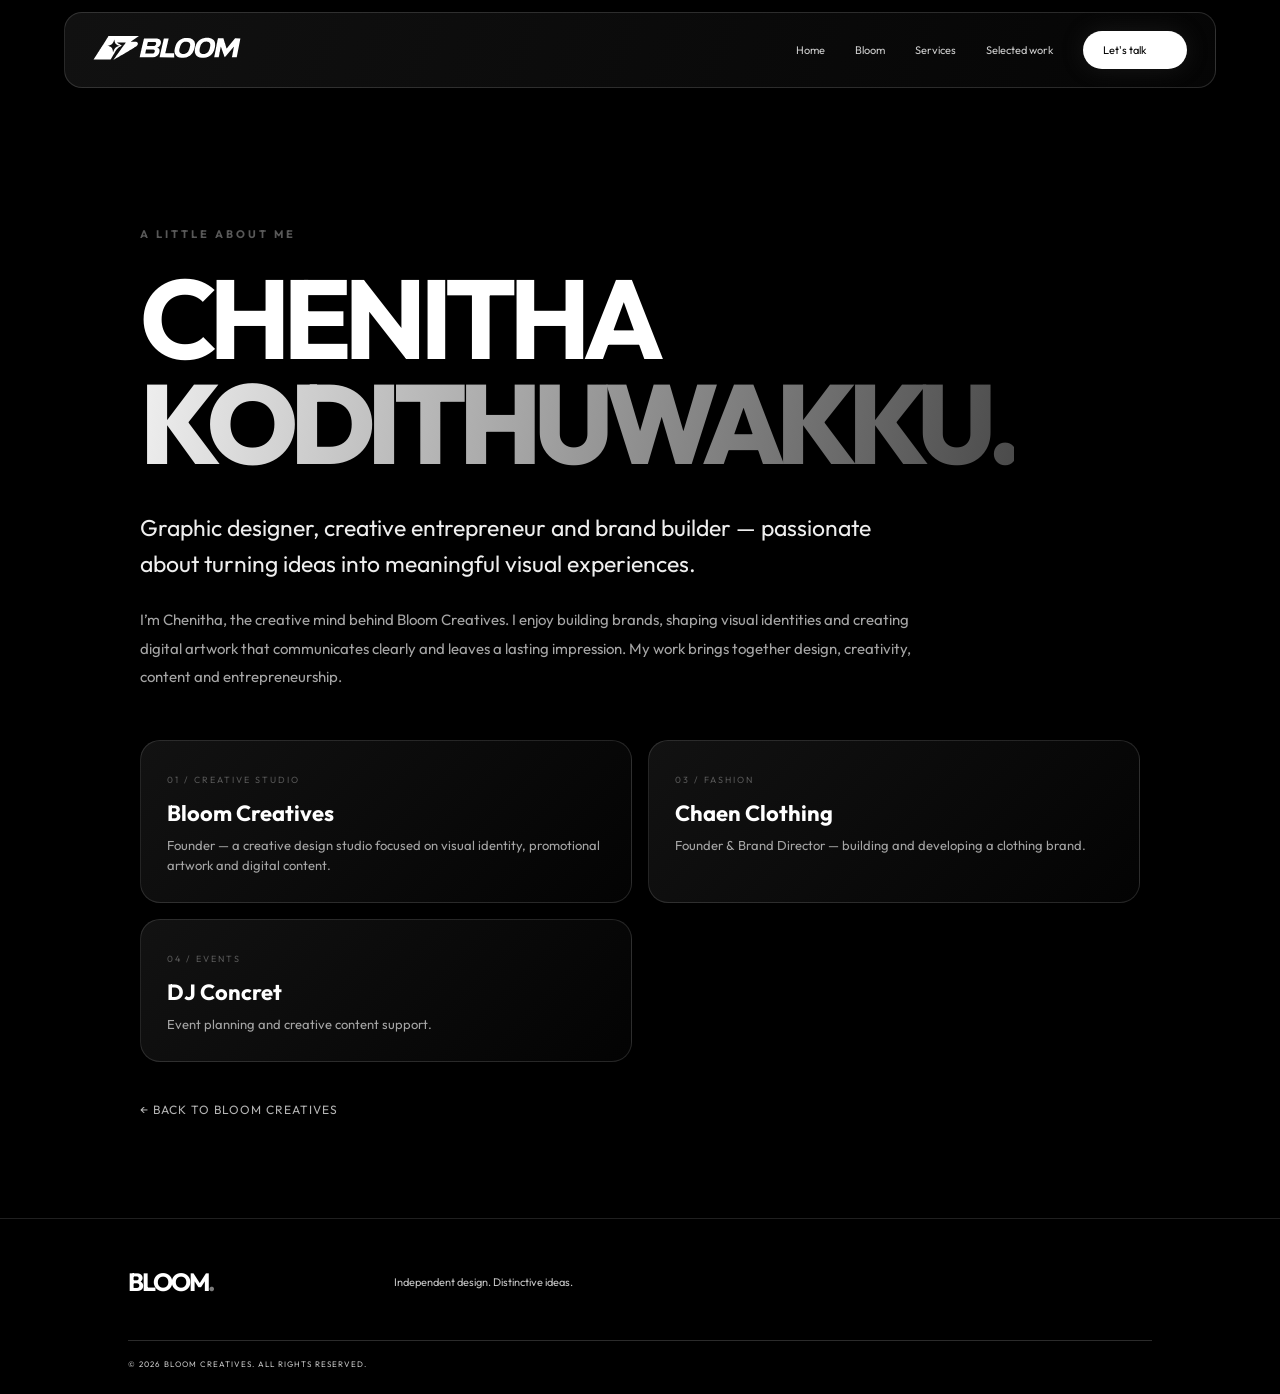
==== commit c05d888b: "Remove all colored accents for strict black white gray palette" ====
--- a/about-chenitha.html
+++ b/about-chenitha.html
@@ -3,7 +3,7 @@
 <head>
   <meta charset="utf-8">
   <meta name="viewport" content="width=device-width,initial-scale=1">
-  <meta name="theme-color" content="#030006">
+  <meta name="theme-color" content="#010101">
   <meta name="description" content="Meet Chenitha Kodithuwakku — graphic designer, entrepreneur and creative professional behind Bloom Creatives.">
   <title>About Chenitha — Bloom Creatives</title>
   <link rel="preconnect" href="https://fonts.googleapis.com">
@@ -13,17 +13,17 @@
   <style>
     .profile-page{min-height:75vh;padding-top:clamp(70px,10vw,130px);padding-bottom:100px}
     .profile-hero{max-width:1000px;margin:auto}
-    .profile-kicker{color:#b12cff;font-size:11px;font-weight:700;letter-spacing:3px}
+    .profile-kicker{color:#585858;font-size:11px;font-weight:700;letter-spacing:3px}
     .profile-title{font-size:clamp(48px,9vw,112px);line-height:.94;letter-spacing:-.07em;margin:24px 0 34px}
-    .profile-title span{color:#c18aff;-webkit-text-stroke:0;background:linear-gradient(100deg,#f7edff 0%,#c18aff 48%,#8d24ff 100%);-webkit-background-clip:text;background-clip:text;-webkit-text-fill-color:transparent;font-weight:800}
-    .profile-lead{font-size:clamp(17px,2vw,23px);line-height:1.6;color:#eee;max-width:780px}
-    .profile-copy{max-width:780px;color:#aaa2b4;line-height:1.9;font-size:15px}
+    .profile-title span{color:#9e9e9e;-webkit-text-stroke:0;background:linear-gradient(100deg,#f0f0f0 0%,#9e9e9e 48%,#4a4a4a 100%);-webkit-background-clip:text;background-clip:text;-webkit-text-fill-color:transparent;font-weight:800}
+    .profile-lead{font-size:clamp(17px,2vw,23px);line-height:1.6;color:#eeeeee;max-width:780px}
+    .profile-copy{max-width:780px;color:#a5a5a5;line-height:1.9;font-size:15px}
     .profile-cards{display:grid;grid-template-columns:repeat(2,minmax(0,1fr));gap:16px;margin-top:48px}
-    .profile-card{padding:26px;border:1px solid #ffffff20;border-radius:20px;background:linear-gradient(135deg,#ffffff12,#8e24ff0b);backdrop-filter:blur(18px);-webkit-backdrop-filter:blur(18px)}
-    .profile-card small{color:#b12cff;letter-spacing:2px;font-size:9px}
+    .profile-card{padding:26px;border:1px solid #ffffff20;border-radius:20px;background:linear-gradient(135deg,#ffffff12,#4a4a4a0b);backdrop-filter:blur(18px);-webkit-backdrop-filter:blur(18px)}
+    .profile-card small{color:#585858;letter-spacing:2px;font-size:9px}
     .profile-card h2{font-size:22px;margin:12px 0 8px}
-    .profile-card p{color:#aaa2b4;line-height:1.6;font-size:13px;margin:0}
-    .profile-back{display:inline-flex;margin-top:40px;color:#d5a3ff;font-size:12px;letter-spacing:1px}
+    .profile-card p{color:#a5a5a5;line-height:1.6;font-size:13px;margin:0}
+    .profile-back{display:inline-flex;margin-top:40px;color:#b4b4b4;font-size:12px;letter-spacing:1px}
     @media(max-width:650px){.profile-cards{grid-template-columns:1fr}.profile-page{padding-top:60px}}
   </style>
 </head>
--- a/css/style.css
+++ b/css/style.css
@@ -1,90 +1,90 @@
-:root{--black:#000;--panel:#090b0e;--panel2:#0d1117;--white:#f5f7fa;--muted:#8c929c;--blue:#00aaff;--line:#20252c;--font:'Outfit',sans-serif;--display:'Outfit',sans-serif}*{box-sizing:border-box}html{scroll-behavior:smooth;scroll-padding-top:90px}body{margin:0;background:var(--black);color:var(--white);font-family:var(--font);overflow-x:hidden}a{color:inherit;text-decoration:none}button{font:inherit}.cursor-glow{position:fixed;width:320px;height:320px;border-radius:50%;pointer-events:none;background:radial-gradient(circle,#008bff12,transparent 68%);transform:translate(-50%,-50%);z-index:0}.site-header{height:88px;padding:0 7vw;display:flex;align-items:center;justify-content:space-between;border-bottom:1px solid #ffffff12;background:#000d;backdrop-filter:blur(18px);position:sticky;top:0;z-index:20}.brand img{width:142px;max-height:46px;object-fit:contain;object-position:left center;filter:brightness(0) invert(1)}.navigation{display:flex;align-items:center;gap:36px}.navigation a{font-size:12px;color:#a6abb4;transition:.25s}.navigation a:hover{color:var(--blue)}.navigation .nav-contact{border:1px solid #343b45;padding:12px 18px;border-radius:2px;color:#fff}.nav-contact span{color:var(--blue);margin-left:12px}.menu-toggle{display:none;background:none;border:0}.section-wrap{padding-left:10vw;padding-right:10vw;position:relative}.hero{min-height:calc(100svh - 88px);padding-top:55px;display:flex;flex-direction:column;justify-content:center;overflow:hidden}.hero:before{content:"";position:absolute;width:640px;height:640px;right:-170px;top:60px;background:radial-gradient(circle,#007bff20 0,transparent 68%);pointer-events:none}.hero-topline,.hero-index,.section-label{display:flex;justify-content:space-between;gap:20px;color:#737b87;font-size:9px;letter-spacing:2px}.availability{color:#c9d1db}.availability i{display:inline-block;width:7px;height:7px;background:var(--blue);border-radius:50%;margin-right:9px;box-shadow:0 0 13px var(--blue)}.hero-content{padding:90px 0 100px;position:relative}.eyebrow{font-size:10px;letter-spacing:3px;color:var(--blue);font-weight:700}.hero h1,.section-heading h2,.work-heading h2,.intro-copy h2,.approach h2,.contact h2{font-family:var(--display);font-weight:600;letter-spacing:-.075em;line-height:.94;margin:24px 0;font-size:clamp(64px,10vw,150px)}.outline{color:transparent;-webkit-text-stroke:1px #f5f7fa}.blue-dot{color:var(--blue)}.hero-bottom{display:flex;align-items:flex-end;justify-content:space-between;gap:30px;margin-top:45px}.hero-description{max-width:430px;color:#9ca3ad;line-height:1.9;font-size:15px}.round-link{width:112px;height:112px;border:1px solid #3c4652;border-radius:50%;display:flex;flex-direction:column;align-items:center;justify-content:center;text-align:center;font-size:9px;line-height:1.7;letter-spacing:1px;transition:.3s}.round-link span{font-size:18px;color:var(--blue)}.round-link:hover{background:var(--blue);border-color:var(--blue);color:#000;transform:rotate(-10deg)}.round-link:hover span{color:#000}.hero-marquee{border-top:1px solid var(--line);border-bottom:1px solid var(--line);overflow:hidden;padding:17px 0;white-space:nowrap;color:#737b87;font-family:var(--display);font-size:12px;letter-spacing:3px}.hero-marquee div{animation:marquee 28s linear infinite}.hero-marquee b{color:var(--blue);padding:0 24px}@keyframes marquee{to{transform:translateX(-35%)}}.hero-index{padding:22px 0 30px}.intro,.services,.work,.approach,.contact{padding-top:125px;padding-bottom:125px}.section-label{border-top:1px solid var(--line);padding-top:20px}.intro-grid{display:grid;grid-template-columns:.8fr 1.2fr;gap:11%;align-items:center;padding-top:75px}.portrait-frame{position:relative;max-width:390px}.portrait-frame:before{content:"";position:absolute;inset:16px -16px -16px 16px;border:1px solid var(--blue);opacity:.7}.portrait-frame img{width:100%;display:block;position:relative;filter:grayscale(100%);aspect-ratio:4/5;object-fit:cover}.portrait-tag{position:absolute;bottom:16px;left:16px;background:#000c;padding:10px 12px;font-size:8px;letter-spacing:1.5px}.intro-copy h2{font-size:clamp(48px,6vw,82px);margin:22px 0 30px}.intro-copy h2 span,.section-heading h2 span,.work-heading h2 span,.approach h2 span,.contact h2 span{color:var(--blue)}.intro-copy>p:not(.eyebrow){color:#989faa;line-height:1.9;font-size:14px;max-width:570px}.text-link{display:inline-block;margin-top:24px;font-size:9px;letter-spacing:1.6px;border-bottom:1px solid #3b4652;padding-bottom:12px}.text-link span{color:var(--blue);margin-left:18px}.services{background:linear-gradient(180deg,#05080c,#000)}.section-heading,.work-heading{display:flex;justify-content:space-between;align-items:flex-end;gap:40px;padding:65px 0 45px}.section-heading h2,.work-heading h2,.approach h2{font-size:clamp(55px,7.5vw,105px);margin:0}.section-heading>p,.work-heading>p{max-width:330px;color:#9299a4;line-height:1.9;font-size:13px}.service-list{border-top:1px solid var(--line)}.service-list article{display:grid;grid-template-columns:70px 1fr 30px;align-items:center;gap:20px;padding:27px 5px;border-bottom:1px solid var(--line);transition:.3s}.service-list article:hover{padding-left:18px;background:#07111b}.service-list article>span{color:var(--blue);font-size:11px}.service-list h3{font-family:var(--display);font-size:clamp(20px,2.3vw,30px);font-weight:500;margin:0 0 8px}.service-list p{color:#818a96;font-size:12px;margin:0;line-height:1.7}.service-list article>b{color:var(--blue);font-size:20px}.work-heading{padding-bottom:60px}.work-grid{display:grid;grid-template-columns:1fr 1fr;gap:50px 24px}.work-card{display:block;text-align:left;background:none;border:0;color:inherit;padding:0;cursor:pointer;min-width:0}.work-image{display:block;overflow:hidden;background:var(--panel2);aspect-ratio:1/1.08;position:relative}.work-large .work-image{aspect-ratio:1/1.08}.work-wide{grid-column:1/-1;width:72%;margin-left:auto}.work-wide .work-image{aspect-ratio:1.45/1}.work-image:after{content:"VIEW PROJECT ↗";position:absolute;inset:auto 15px 15px auto;background:var(--blue);color:#000;padding:11px 14px;font-size:9px;letter-spacing:1px;opacity:0;transform:translateY(8px);transition:.3s}.work-image img{width:100%;height:100%;object-fit:cover;display:block;transition:transform .6s,filter .5s;filter:saturate(.8)}.work-card:hover .work-image img{transform:scale(1.045);filter:saturate(1.1)}.work-card:hover .work-image:after{opacity:1;transform:none}.work-meta{display:flex;justify-content:space-between;align-items:center;padding:17px 2px}.work-meta b{font-size:13px;font-weight:600;display:block}.work-meta small{display:block;color:#737d89;font-size:8px;letter-spacing:1.5px;margin-top:8px}.work-meta i{font-style:normal;color:var(--blue);font-size:20px}.work-note{text-align:center;color:#6e7783;letter-spacing:2px;font-size:9px;margin:75px 0 0}.work-note span{color:var(--blue);margin-left:10px}.approach{background:#06090d}.approach-grid{display:grid;grid-template-columns:1fr 1fr;gap:8%;padding-top:75px}.approach h2{font-size:clamp(45px,6vw,78px)}.approach-steps p{display:grid;grid-template-columns:130px 1fr;gap:20px;padding:20px 0;border-bottom:1px solid var(--line);margin:0}.approach-steps b{font-size:9px;letter-spacing:1.5px;color:var(--blue)}.approach-steps span{font-size:12px;color:#a2a9b2;line-height:1.7}.contact{overflow:hidden}.contact:before{content:"";position:absolute;width:600px;height:600px;right:-220px;bottom:-250px;background:radial-gradient(circle,#007bff24,transparent 70%);pointer-events:none}.contact h2{font-size:clamp(65px,10vw,135px);position:relative}.contact-bottom{display:flex;justify-content:space-between;align-items:flex-end;gap:30px;margin-top:45px}.contact-bottom p{max-width:350px;color:#9299a4;font-size:14px;line-height:1.8}.contact-button{padding:18px 23px;background:var(--blue);color:#000;font-size:10px;font-weight:700;letter-spacing:1.3px;transition:.25s}.contact-button span{margin-left:35px;font-size:17px}.contact-button:hover{box-shadow:0 0 35px #00aaff55;transform:translateY(-3px)}.footer{padding:45px 10vw 25px;border-top:1px solid var(--line);display:grid;grid-template-columns:1fr 2fr 1fr;gap:20px;align-items:center}.footer-brand{font-family:var(--display);font-size:25px;font-weight:700;letter-spacing:-2px}.footer-brand span{color:var(--blue)}.footer p{color:#858d98;font-size:11px}.footer>div{display:flex;gap:20px;justify-content:flex-end}.footer>div a,.footer small{font-size:8px;letter-spacing:1px;color:#89919c}.footer>div a:hover{color:var(--blue)}.footer small{grid-column:1/-1;border-top:1px solid var(--line);padding-top:18px;margin-top:20px}.lightbox{position:fixed;inset:0;background:#000f;z-index:50;display:none;align-items:center;justify-content:center;padding:6vh 6vw;flex-direction:column}.lightbox.open{display:flex}.lightbox img{max-width:min(90vw,900px);max-height:78vh;object-fit:contain}.lightbox p{color:#b7c0cb;font-size:11px;letter-spacing:1px}.lightbox-close{position:absolute;right:35px;top:25px;color:#fff;background:none;border:0;font-size:38px;cursor:pointer}.reveal{opacity:0;transform:translateY(24px);transition:opacity .7s,transform .7s}.reveal.visible{opacity:1;transform:none}::selection{background:var(--blue);color:#000}@media(max-width:850px){.site-header{padding:0 6vw;height:75px}.navigation{gap:20px}.navigation a{font-size:11px}.section-wrap{padding-left:7vw;padding-right:7vw}.intro-grid{gap:7%}.hero h1{font-size:clamp(65px,12vw,110px)}}@media(max-width:650px){.site-header{height:70px}.brand img{width:125px}.menu-toggle{display:flex;flex-direction:column;gap:6px;padding:10px}.menu-toggle span{width:24px;height:1px;background:#fff}.navigation{display:none;position:absolute;top:69px;left:0;right:0;padding:25px 7vw 30px;background:#05080c;border-bottom:1px solid var(--line);flex-direction:column;align-items:flex-start;gap:22px}.navigation.open{display:flex}.navigation a{font-size:13px}.hero{min-height:calc(90svh - 70px);padding-top:35px}.hero-topline{font-size:7px;letter-spacing:1px}.hero-content{padding:95px 0 80px}.hero h1{font-size:clamp(59px,15vw,92px)}.hero-bottom{align-items:flex-start;margin-top:30px}.hero-description{font-size:13px;max-width:270px}.round-link{width:88px;height:88px;flex-shrink:0;font-size:8px}.hero-index{font-size:7px}.intro,.services,.work,.approach,.contact{padding-top:85px;padding-bottom:85px}.section-label{font-size:7px;letter-spacing:1px}.intro-grid,.approach-grid{grid-template-columns:1fr;gap:55px;padding-top:50px}.portrait-frame{max-width:75%;margin:0 auto 0 0}.intro-copy h2{font-size:58px}.section-heading,.work-heading{display:block;padding:50px 0 35px}.section-heading h2,.work-heading h2{font-size:65px}.section-heading>p,.work-heading>p{margin-top:25px}.service-list article{grid-template-columns:35px 1fr 20px;gap:10px;padding:23px 0}.service-list h3{font-size:20px}.service-list p{font-size:11px}.work-grid{gap:32px 14px}.work-meta{padding:12px 0}.work-meta b{font-size:10px}.work-meta small{font-size:7px;letter-spacing:.7px}.work-meta i{font-size:16px}.work-wide{width:100%}.approach h2{font-size:55px}.approach-steps p{grid-template-columns:100px 1fr;gap:10px}.approach-steps span{font-size:11px}.contact h2{font-size:clamp(58px,14vw,90px)}.contact-bottom{display:block}.contact-button{display:inline-block;margin-top:22px}.footer{padding:35px 7vw 22px;grid-template-columns:1fr 1fr}.footer p{grid-column:1/-1;grid-row:2}.footer>div{grid-column:1/-1;justify-content:flex-start}.footer small{margin-top:10px}.cursor-glow{display:none}}@media(prefers-reduced-motion:reduce){*,*:before,*:after{scroll-behavior:auto!important;animation-duration:.01ms!important;transition-duration:.01ms!important}}
+:root{--black:#000000;--panel:#0b0b0b;--panel2:#111111;--white:#f7f7f7;--muted:#919191;--#777777:#8c8c8c;--line:#242424;--font:'Outfit',sans-serif;--display:'Outfit',sans-serif}*{box-sizing:border-box}html{scroll-behavior:smooth;scroll-padding-top:90px}body{margin:0;background:var(--black);color:var(--white);font-family:var(--font);overflow-x:hidden}a{color:inherit;text-decoration:none}button{font:inherit}.cursor-glow{position:fixed;width:320px;height:320px;border-radius:50%;pointer-events:none;background:radial-gradient(circle,#76767612,transparent 68%);transform:translate(-50%,-50%);z-index:0}.site-header{height:88px;padding:0 7vw;display:flex;align-items:center;justify-content:space-between;border-bottom:1px solid #ffffff12;background:#000d;backdrop-filter:blur(18px);position:sticky;top:0;z-index:20}.brand img{width:142px;max-height:46px;object-fit:contain;object-position:left center;filter:brightness(0) invert(1)}.navigation{display:flex;align-items:center;gap:36px}.navigation a{font-size:12px;color:#ababab;transition:.25s}.navigation a:hover{color:var(--#777777)}.navigation .nav-contact{border:1px solid #3a3a3a;padding:12px 18px;border-radius:2px;color:#ffffff}.nav-contact span{color:var(--#777777);margin-left:12px}.menu-toggle{display:none;background:none;border:0}.section-wrap{padding-left:10vw;padding-right:10vw;position:relative}.hero{min-height:calc(100svh - 88px);padding-top:55px;display:flex;flex-direction:column;justify-content:center;overflow:hidden}.hero:before{content:"";position:absolute;width:640px;height:640px;right:-170px;top:60px;background:radial-gradient(circle,#6a6a6a20 0,transparent 68%);pointer-events:none}.hero-topline,.hero-index,.section-label{display:flex;justify-content:space-between;gap:20px;color:#7a7a7a;font-size:9px;letter-spacing:2px}.availability{color:#d0d0d0}.availability i{display:inline-block;width:7px;height:7px;background:var(--#777777);border-radius:50%;margin-right:9px;box-shadow:0 0 13px var(--#777777)}.hero-content{padding:90px 0 100px;position:relative}.eyebrow{font-size:10px;letter-spacing:3px;color:var(--#777777);font-weight:700}.hero h1,.section-heading h2,.work-heading h2,.intro-copy h2,.approach h2,.contact h2{font-family:var(--display);font-weight:600;letter-spacing:-.075em;line-height:.94;margin:24px 0;font-size:clamp(64px,10vw,150px)}.outline{color:transparent;-webkit-text-stroke:1px #f7f7f7}.#777777-dot{color:var(--#777777)}.hero-bottom{display:flex;align-items:flex-end;justify-content:space-between;gap:30px;margin-top:45px}.hero-description{max-width:430px;color:#a2a2a2;line-height:1.9;font-size:15px}.round-link{width:112px;height:112px;border:1px solid #454545;border-radius:50%;display:flex;flex-direction:column;align-items:center;justify-content:center;text-align:center;font-size:9px;line-height:1.7;letter-spacing:1px;transition:.3s}.round-link span{font-size:18px;color:var(--#777777)}.round-link:hover{background:var(--#777777);border-color:var(--#777777);color:#000000;transform:rotate(-10deg)}.round-link:hover span{color:#000000}.hero-marquee{border-top:1px solid var(--line);border-bottom:1px solid var(--line);overflow:hidden;padding:17px 0;white-space:nowrap;color:#7a7a7a;font-family:var(--display);font-size:12px;letter-spacing:3px}.hero-marquee div{animation:marquee 28s linear infinite}.hero-marquee b{color:var(--#777777);padding:0 24px}@keyframes marquee{to{transform:translateX(-35%)}}.hero-index{padding:22px 0 30px}.intro,.services,.work,.approach,.contact{padding-top:125px;padding-bottom:125px}.section-label{border-top:1px solid var(--line);padding-top:20px}.intro-grid{display:grid;grid-template-columns:.8fr 1.2fr;gap:11%;align-items:center;padding-top:75px}.portrait-frame{position:relative;max-width:390px}.portrait-frame:before{content:"";position:absolute;inset:16px -16px -16px 16px;border:1px solid var(--#777777);opacity:.7}.portrait-frame img{width:100%;display:block;position:relative;filter:grayscale(100%);aspect-ratio:4/5;object-fit:cover}.portrait-tag{position:absolute;bottom:16px;left:16px;background:#000c;padding:10px 12px;font-size:8px;letter-spacing:1.5px}.intro-copy h2{font-size:clamp(48px,6vw,82px);margin:22px 0 30px}.intro-copy h2 span,.section-heading h2 span,.work-heading h2 span,.approach h2 span,.contact h2 span{color:var(--#777777)}.intro-copy>p:not(.eyebrow){color:#9e9e9e;line-height:1.9;font-size:14px;max-width:570px}.text-link{display:inline-block;margin-top:24px;font-size:9px;letter-spacing:1.6px;border-bottom:1px solid #454545;padding-bottom:12px}.text-link span{color:var(--#777777);margin-left:18px}.services{background:linear-gradient(180deg,#080808,#000000)}.section-heading,.work-heading{display:flex;justify-content:space-between;align-items:flex-end;gap:40px;padding:65px 0 45px}.section-heading h2,.work-heading h2,.approach h2{font-size:clamp(55px,7.5vw,105px);margin:0}.section-heading>p,.work-heading>p{max-width:330px;color:#989898;line-height:1.9;font-size:13px}.service-list{border-top:1px solid var(--line)}.service-list article{display:grid;grid-template-columns:70px 1fr 30px;align-items:center;gap:20px;padding:27px 5px;border-bottom:1px solid var(--line);transition:.3s}.service-list article:hover{padding-left:18px;background:#101010}.service-list article>span{color:var(--#777777);font-size:11px}.service-list h3{font-family:var(--display);font-size:clamp(20px,2.3vw,30px);font-weight:500;margin:0 0 8px}.service-list p{color:#898989;font-size:12px;margin:0;line-height:1.7}.service-list article>b{color:var(--#777777);font-size:20px}.work-heading{padding-bottom:60px}.work-grid{display:grid;grid-template-columns:1fr 1fr;gap:50px 24px}.work-card{display:block;text-align:left;background:none;border:0;color:inherit;padding:0;cursor:pointer;min-width:0}.work-image{display:block;overflow:hidden;background:var(--panel2);aspect-ratio:1/1.08;position:relative}.work-large .work-image{aspect-ratio:1/1.08}.work-wide{grid-column:1/-1;width:72%;margin-left:auto}.work-wide .work-image{aspect-ratio:1.45/1}.work-image:after{content:"VIEW PROJECT ↗";position:absolute;inset:auto 15px 15px auto;background:var(--#777777);color:#000000;padding:11px 14px;font-size:9px;letter-spacing:1px;opacity:0;transform:translateY(8px);transition:.3s}.work-image img{width:100%;height:100%;object-fit:cover;display:block;transition:transform .6s,filter .5s;filter:saturate(.8)}.work-card:hover .work-image img{transform:scale(1.045);filter:saturate(1.1)}.work-card:hover .work-image:after{opacity:1;transform:none}.work-meta{display:flex;justify-content:space-between;align-items:center;padding:17px 2px}.work-meta b{font-size:13px;font-weight:600;display:block}.work-meta small{display:block;color:#7c7c7c;font-size:8px;letter-spacing:1.5px;margin-top:8px}.work-meta i{font-style:normal;color:var(--#777777);font-size:20px}.work-note{text-align:center;color:#767676;letter-spacing:2px;font-size:9px;margin:75px 0 0}.work-note span{color:var(--#777777);margin-left:10px}.approach{background:#090909}.approach-grid{display:grid;grid-template-columns:1fr 1fr;gap:8%;padding-top:75px}.approach h2{font-size:clamp(45px,6vw,78px)}.approach-steps p{display:grid;grid-template-columns:130px 1fr;gap:20px;padding:20px 0;border-bottom:1px solid var(--line);margin:0}.approach-steps b{font-size:9px;letter-spacing:1.5px;color:var(--#777777)}.approach-steps span{font-size:12px;color:#a8a8a8;line-height:1.7}.contact{overflow:hidden}.contact:before{content:"";position:absolute;width:600px;height:600px;right:-220px;bottom:-250px;background:radial-gradient(circle,#6a6a6a24,transparent 70%);pointer-events:none}.contact h2{font-size:clamp(65px,10vw,135px);position:relative}.contact-bottom{display:flex;justify-content:space-between;align-items:flex-end;gap:30px;margin-top:45px}.contact-bottom p{max-width:350px;color:#989898;font-size:14px;line-height:1.8}.contact-button{padding:18px 23px;background:var(--#777777);color:#000000;font-size:10px;font-weight:700;letter-spacing:1.3px;transition:.25s}.contact-button span{margin-left:35px;font-size:17px}.contact-button:hover{box-shadow:0 0 35px #8c8c8c55;transform:translateY(-3px)}.footer{padding:45px 10vw 25px;border-top:1px solid var(--line);display:grid;grid-template-columns:1fr 2fr 1fr;gap:20px;align-items:center}.footer-brand{font-family:var(--display);font-size:25px;font-weight:700;letter-spacing:-2px}.footer-brand span{color:var(--#777777)}.footer p{color:#8c8c8c;font-size:11px}.footer>div{display:flex;gap:20px;justify-content:flex-end}.footer>div a,.footer small{font-size:8px;letter-spacing:1px;color:#909090}.footer>div a:hover{color:var(--#777777)}.footer small{grid-column:1/-1;border-top:1px solid var(--line);padding-top:18px;margin-top:20px}.lightbox{position:fixed;inset:0;background:#000f;z-index:50;display:none;align-items:center;justify-content:center;padding:6vh 6vw;flex-direction:column}.lightbox.open{display:flex}.lightbox img{max-width:min(90vw,900px);max-height:78vh;object-fit:contain}.lightbox p{color:#bfbfbf;font-size:11px;letter-spacing:1px}.lightbox-close{position:absolute;right:35px;top:25px;color:#ffffff;background:none;border:0;font-size:38px;cursor:pointer}.reveal{opacity:0;transform:translateY(24px);transition:opacity .7s,transform .7s}.reveal.visible{opacity:1;transform:none}::selection{background:var(--#777777);color:#000000}@media(max-width:850px){.site-header{padding:0 6vw;height:75px}.navigation{gap:20px}.navigation a{font-size:11px}.section-wrap{padding-left:7vw;padding-right:7vw}.intro-grid{gap:7%}.hero h1{font-size:clamp(65px,12vw,110px)}}@media(max-width:650px){.site-header{height:70px}.brand img{width:125px}.menu-toggle{display:flex;flex-direction:column;gap:6px;padding:10px}.menu-toggle span{width:24px;height:1px;background:#ffffff}.navigation{display:none;position:absolute;top:69px;left:0;right:0;padding:25px 7vw 30px;background:#080808;border-bottom:1px solid var(--line);flex-direction:column;align-items:flex-start;gap:22px}.navigation.open{display:flex}.navigation a{font-size:13px}.hero{min-height:calc(90svh - 70px);padding-top:35px}.hero-topline{font-size:7px;letter-spacing:1px}.hero-content{padding:95px 0 80px}.hero h1{font-size:clamp(59px,15vw,92px)}.hero-bottom{align-items:flex-start;margin-top:30px}.hero-description{font-size:13px;max-width:270px}.round-link{width:88px;height:88px;flex-shrink:0;font-size:8px}.hero-index{font-size:7px}.intro,.services,.work,.approach,.contact{padding-top:85px;padding-bottom:85px}.section-label{font-size:7px;letter-spacing:1px}.intro-grid,.approach-grid{grid-template-columns:1fr;gap:55px;padding-top:50px}.portrait-frame{max-width:75%;margin:0 auto 0 0}.intro-copy h2{font-size:58px}.section-heading,.work-heading{display:block;padding:50px 0 35px}.section-heading h2,.work-heading h2{font-size:65px}.section-heading>p,.work-heading>p{margin-top:25px}.service-list article{grid-template-columns:35px 1fr 20px;gap:10px;padding:23px 0}.service-list h3{font-size:20px}.service-list p{font-size:11px}.work-grid{gap:32px 14px}.work-meta{padding:12px 0}.work-meta b{font-size:10px}.work-meta small{font-size:7px;letter-spacing:.7px}.work-meta i{font-size:16px}.work-wide{width:100%}.approach h2{font-size:55px}.approach-steps p{grid-template-columns:100px 1fr;gap:10px}.approach-steps span{font-size:11px}.contact h2{font-size:clamp(58px,14vw,90px)}.contact-bottom{display:block}.contact-button{display:inline-block;margin-top:22px}.footer{padding:35px 7vw 22px;grid-template-columns:1fr 1fr}.footer p{grid-column:1/-1;grid-row:2}.footer>div{grid-column:1/-1;justify-content:flex-start}.footer small{margin-top:10px}.cursor-glow{display:none}}@media(prefers-reduced-motion:reduce){*,*:before,*:after{scroll-behavior:auto!important;animation-duration:.01ms!important;transition-duration:.01ms!important}}
 
 /* OPTICORE-INSPIRED BLOOM ART DIRECTION */
-:root{--black:#030006;--panel:#13091d;--panel2:#1b0b2a;--white:#fbf5ff;--muted:#b4a2bd;--blue:#e34dff;--line:#ffffff20;--font:'Outfit',sans-serif;--display:'Outfit',sans-serif}
+:root{--black:#010101;--panel:#0d0d0d;--panel2:#111111;--white:#f7f7f7;--muted:#a8a8a8;--#777777:#7a7a7a;--line:#ffffff20;--font:'Outfit',sans-serif;--display:'Outfit',sans-serif}
 html{scroll-padding-top:82px}
-body{background:#030006;color:#fbf5ff}
-.cursor-glow{background:radial-gradient(circle,#c62bff26 0, #6524ff12 38%,transparent 70%);width:420px;height:420px}
-.site-header{height:76px;margin:12px 5vw 0;padding:0 28px;border:1px solid #ffffff1c;border-radius:18px;background:linear-gradient(110deg,#1a1120d9,#08050bd9);box-shadow:0 12px 45px #0008;backdrop-filter:blur(24px)}
+body{background:#010101;color:#f7f7f7}
+.cursor-glow{background:radial-gradient(circle,#5b5b5b26 0, #42424212 38%,transparent 70%);width:420px;height:420px}
+.site-header{height:76px;margin:12px 5vw 0;padding:0 28px;border:1px solid #ffffff1c;border-radius:18px;background:linear-gradient(110deg,#141414d9,#060606d9);box-shadow:0 12px 45px #0008;backdrop-filter:blur(24px)}
 .brand img{width:148px;max-height:42px}
 .navigation{gap:30px}
-.navigation a{color:#d5c8dc;font-size:11px}
-.navigation a:hover,.text-link:hover{color:#ff68d9}
-.navigation .nav-contact{border:0;border-radius:30px;background:linear-gradient(110deg,#6930a1,#d63dbb);padding:12px 20px;box-shadow:0 0 24px #bb39e533}
-.nav-contact span,.availability i{color:#ff5bcf}
+.navigation a{color:#cccccc;font-size:11px}
+.navigation a:hover,.text-link:hover{color:#909090}
+.navigation .nav-contact{border:0;border-radius:30px;background:linear-gradient(110deg,#444444,#676767);padding:12px 20px;box-shadow:0 0 24px #61616133}
+.nav-contact span,.availability i{color:#868686}
 .section-wrap{padding-left:6vw;padding-right:6vw}
 .hero{min-height:calc(100svh - 88px);padding-top:34px;justify-content:space-between}
-.hero:before{width:780px;height:780px;right:-90px;top:-60px;background:radial-gradient(ellipse,#8d13d95c 0,#4b0a8533 36%,transparent 69%);filter:blur(15px)}
-.hero:after{content:"";position:absolute;z-index:0;right:3%;top:12%;width:min(48vw,650px);height:min(48vw,650px);min-width:320px;min-height:320px;border-radius:43% 57% 58% 42% / 42% 40% 60% 58%;background:radial-gradient(ellipse at 30% 25%,#ffb4f7 0 3%,#e84bff 10%,#7c35ff 26%,#2810a8 43%,#ff4fca 51%,#5112b3 64%,#10051c 72%);filter:drop-shadow(0 0 25px #b52bff8c) drop-shadow(0 0 85px #7310c966);transform:rotate(-28deg) skewY(-8deg);box-shadow:inset 12px 10px 18px #ffd5ff9c,inset -18px -22px 30px #070014;opacity:.96;pointer-events:none;animation:liquidFloat 9s ease-in-out infinite}
+.hero:before{width:780px;height:780px;right:-90px;top:-60px;background:radial-gradient(ellipse,#3b3b3b5c 0,#21212133 36%,transparent 69%);filter:blur(15px)}
+.hero:after{content:"";position:absolute;z-index:0;right:3%;top:12%;width:min(48vw,650px);height:min(48vw,650px);min-width:320px;min-height:320px;border-radius:43% 57% 58% 42% / 42% 40% 60% 58%;background:radial-gradient(ellipse at 30% 25%,#c9c9c9 0 3%,#797979 10%,#535353 26%,#202020 43%,#7d7d7d 51%,#2b2b2b 64%,#090909 72%);filter:drop-shadow(0 0 25px #5858588c) drop-shadow(0 0 85px #32323266);transform:rotate(-28deg) skewY(-8deg);box-shadow:inset 12px 10px 18px #e1e1e19c,inset -18px -22px 30px #030303;opacity:.96;pointer-events:none;animation:liquidFloat 9s ease-in-out infinite}
 @keyframes liquidFloat{0%,100%{transform:rotate(-28deg) skewY(-8deg) translateY(0) scale(1)}50%{transform:rotate(-22deg) skewY(-5deg) translateY(-18px) scale(1.035)}}
 .hero-topline{position:relative;z-index:2;font-size:8px;letter-spacing:1.6px}
-.availability i{background:#ff55d4;box-shadow:0 0 14px #ff55d4}
+.availability i{background:#828282;box-shadow:0 0 14px #828282}
 .hero-content{z-index:2;padding:100px 0 90px;max-width:650px}
-.hero .eyebrow,.intro-copy .eyebrow,.contact .eyebrow{color:#ff6ad9}
+.hero .eyebrow,.intro-copy .eyebrow,.contact .eyebrow{color:#929292}
 .hero h1{font-size:clamp(64px,8.8vw,124px);letter-spacing:-.085em;line-height:.88;text-transform:uppercase;text-shadow:0 4px 35px #0008}
-.outline{-webkit-text-stroke:1px #f9dfff;color:transparent}
-.blue-dot{color:#ff63d6}
-.hero-description{color:#c2b2ca;font-size:13px;max-width:370px;line-height:1.8}
+.outline{-webkit-text-stroke:1px #e7e7e7;color:transparent}
+.#777777-dot{color:#8c8c8c}
+.hero-description{color:#b7b7b7;font-size:13px;max-width:370px;line-height:1.8}
 .round-link{border-color:#ffffff65;background:#ffffff0b;backdrop-filter:blur(12px);width:96px;height:96px}
-.round-link span{color:#ff68d9}
-.round-link:hover{background:#d63dbb;border-color:#d63dbb}
-.hero-marquee{border-color:#ffffff16;color:#b69dc3;font-size:10px}
-.hero-marquee b{color:#ff68d9}
+.round-link span{color:#909090}
+.round-link:hover{background:#676767;border-color:#676767}
+.hero-marquee{border-color:#ffffff16;color:#a5a5a5;font-size:10px}
+.hero-marquee b{color:#909090}
 .hero-index{font-size:8px}
 .intro,.services,.work,.approach,.contact{padding-top:110px;padding-bottom:110px}
-.section-label{border-color:#ffffff24;color:#bda9c8;font-size:8px;letter-spacing:1.7px}
+.section-label{border-color:#ffffff24;color:#afafaf;font-size:8px;letter-spacing:1.7px}
 .intro{overflow:hidden}
-.intro:before{content:"";position:absolute;left:-17vw;top:22%;width:min(58vw,700px);height:min(58vw,700px);border-radius:58% 42% 40% 60% / 50% 45% 55% 50%;background:radial-gradient(ellipse at 30% 30%,#ffd2ff 0 3%,#ed64ff 12%,#8b36ff 31%,#3a0a8c 48%,#fa54d5 56%,#32105f 69%,#100519 76%);filter:drop-shadow(0 0 35px #a42cff70);transform:rotate(22deg);opacity:.72;pointer-events:none}
+.intro:before{content:"";position:absolute;left:-17vw;top:22%;width:min(58vw,700px);height:min(58vw,700px);border-radius:58% 42% 40% 60% / 50% 45% 55% 50%;background:radial-gradient(ellipse at 30% 30%,#dfdfdf 0 3%,#8c8c8c 12%,#575757 31%,#1e1e1e 48%,#818181 56%,#1d1d1d 69%,#090909 76%);filter:drop-shadow(0 0 35px #55555570);transform:rotate(22deg);opacity:.72;pointer-events:none}
 .intro-grid{position:relative;z-index:1;grid-template-columns:.9fr 1.1fr;gap:9%;padding-top:60px}
-.portrait-frame{max-width:390px;padding:10px;border:1px solid #e75bff66;border-radius:32px;background:linear-gradient(140deg,#a62fff33,#ff53c522,transparent);box-shadow:0 0 70px #8d21d933}
+.portrait-frame{max-width:390px;padding:10px;border:1px solid #85858566;border-radius:32px;background:linear-gradient(140deg,#57575733,#80808022,transparent);box-shadow:0 0 70px #45454533}
 .portrait-frame:before{display:none}
 .portrait-frame img{border-radius:24px;filter:saturate(.78);aspect-ratio:4/5}
-.portrait-tag{border-radius:30px;background:#13091ddd;border:1px solid #ffffff2b}
+.portrait-tag{border-radius:30px;background:#0d0d0ddd;border:1px solid #ffffff2b}
 .intro-copy h2{font-size:clamp(52px,6.4vw,88px);text-transform:uppercase;letter-spacing:-.08em}
 .intro-copy h2:after{content:"ABOUT";display:block;position:absolute;right:5vw;top:12px;font-size:clamp(72px,12vw,170px);line-height:1;color:transparent;-webkit-text-stroke:1px #ffffff16;z-index:-1;pointer-events:none}
-.intro-copy h2 span,.section-heading h2 span,.work-heading h2 span,.approach h2 span,.contact h2 span{color:#ff68d9}
-.intro-copy>p:not(.eyebrow){color:#c3b2ca;font-size:13px}
+.intro-copy h2 span,.section-heading h2 span,.work-heading h2 span,.approach h2 span,.contact h2 span{color:#909090}
+.intro-copy>p:not(.eyebrow){color:#b7b7b7;font-size:13px}
 .text-link{border-color:#ffffff35}
-.text-link span{color:#ff68d9}
-.services{background:radial-gradient(ellipse at 50% 55%,#32094b 0,transparent 66%),#050008}
+.text-link span{color:#909090}
+.services{background:radial-gradient(ellipse at 50% 55%,#161616 0,transparent 66%),#020202}
 .section-heading h2,.work-heading h2,.approach h2{font-size:clamp(54px,7vw,98px);text-transform:uppercase}
 .section-heading:after{content:"SERVICES";position:absolute;right:5vw;top:42px;font-size:clamp(70px,12vw,160px);font-weight:600;letter-spacing:-.08em;color:transparent;-webkit-text-stroke:1px #ffffff18;pointer-events:none}
 .section-heading,.work-heading{position:relative;padding:55px 0 42px}
-.section-heading>p,.work-heading>p{color:#c0afc8;font-size:12px}
+.section-heading>p,.work-heading>p{color:#b4b4b4;font-size:12px}
 .service-list{display:grid;grid-template-columns:repeat(4,minmax(0,1fr));gap:18px;border:0}
-.service-list article{min-height:225px;display:flex;flex-direction:column;align-items:flex-start;justify-content:space-between;gap:16px;padding:22px 20px;border:1px solid #ffffff2b;border-radius:20px;background:linear-gradient(145deg,#ffffff12,#5d1c7d16);box-shadow:inset 0 1px #ffffff10;backdrop-filter:blur(14px);transition:.35s}
-.service-list article:hover{padding:22px 20px;transform:translateY(-8px);border-color:#ee66ff88;background:linear-gradient(145deg,#a52bdc35,#ffffff0b);box-shadow:0 20px 55px #8b1bc52b}
-.service-list article>span{color:#ff72dc}
+.service-list article{min-height:225px;display:flex;flex-direction:column;align-items:flex-start;justify-content:space-between;gap:16px;padding:22px 20px;border:1px solid #ffffff2b;border-radius:20px;background:linear-gradient(145deg,#ffffff12,#31313116);box-shadow:inset 0 1px #ffffff10;backdrop-filter:blur(14px);transition:.35s}
+.service-list article:hover{padding:22px 20px;transform:translateY(-8px);border-color:#8e8e8e88;background:linear-gradient(145deg,#52525235,#ffffff0b);box-shadow:0 20px 55px #3f3f3f2b}
+.service-list article>span{color:#989898}
 .service-list h3{font-size:18px;line-height:1.2}
-.service-list p{color:#bcaac5;font-size:11px}
-.service-list article>b{width:30px;height:30px;border-radius:50%;display:grid;place-items:center;background:linear-gradient(135deg,#f66bd8,#8d49ff);color:white}
-.work{background:#030006}
+.service-list p{color:#b0b0b0;font-size:11px}
+.service-list article>b{width:30px;height:30px;border-radius:50%;display:grid;place-items:center;background:linear-gradient(135deg,#909090,#656565);color:white}
+.work{background:#010101}
 .work-heading h2{font-size:clamp(54px,7vw,96px)}
 .work-grid{gap:30px 22px}
-.work-image{border-radius:20px;background:#160a20;border:1px solid #ffffff1c}
-.work-image:after{border-radius:30px;background:linear-gradient(110deg,#913dff,#ed55ca);color:#fff}
+.work-image{border-radius:20px;background:#0e0e0e;border:1px solid #ffffff1c}
+.work-image:after{border-radius:30px;background:linear-gradient(110deg,#5d5d5d,#7e7e7e);color:#ffffff}
 .work-image img{filter:saturate(.92)}
 .work-meta b{font-size:14px}
-.work-meta i{color:#ff68d9}
-.work-note{color:#b49abd}
-.work-note span{color:#ff68d9}
-.approach{background:radial-gradient(ellipse at 8% 45%,#310a49 0,transparent 50%),#050008}
+.work-meta i{color:#909090}
+.work-note{color:#a2a2a2}
+.work-note span{color:#909090}
+.approach{background:radial-gradient(ellipse at 8% 45%,#171717 0,transparent 50%),#020202}
 .approach-steps p{border-color:#ffffff22}
-.approach-steps b{color:#ff68d9}
-.approach-steps span{color:#c0afc8}
-.contact{background:radial-gradient(ellipse at 12% 55%,#5b0b80 0,transparent 44%),#030006;overflow:hidden}
-.contact:before{width:560px;height:560px;right:auto;left:-150px;bottom:-100px;border-radius:40% 60% 55% 45%;background:radial-gradient(ellipse at 30% 30%,#ffc2ff 0 4%,#ed4fff 13%,#7834ff 35%,#25106c 53%,#f34bcb 62%,#17051f 75%);filter:drop-shadow(0 0 35px #a42cff80);transform:rotate(-25deg)}
+.approach-steps b{color:#909090}
+.approach-steps span{color:#b4b4b4}
+.contact{background:radial-gradient(ellipse at 12% 55%,#242424 0,transparent 44%),#010101;overflow:hidden}
+.contact:before{width:560px;height:560px;right:auto;left:-150px;bottom:-100px;border-radius:40% 60% 55% 45%;background:radial-gradient(ellipse at 30% 30%,#d3d3d3 0 4%,#7d7d7d 13%,#515151 35%,#1b1b1b 53%,#787878 62%,#0b0b0b 75%);filter:drop-shadow(0 0 35px #55555580);transform:rotate(-25deg)}
 .contact h2{font-size:clamp(62px,9vw,126px);letter-spacing:-.08em}
-.contact-button{border-radius:30px;background:linear-gradient(110deg,#8439d4,#e04bc0);color:#fff;box-shadow:0 0 30px #d13acb35}
-.contact-button:hover{box-shadow:0 0 45px #d13acb77}
-.footer{background:#030006;border-color:#ffffff20}
-.footer-brand span{color:#ff68d9}
-.footer p,.footer>div a,.footer small{color:#b19cba}
-::selection{background:#df50d4;color:#fff}
+.contact-button{border-radius:30px;background:linear-gradient(110deg,#545454,#737373);color:#ffffff;box-shadow:0 0 30px #65656535}
+.contact-button:hover{box-shadow:0 0 45px #65656577}
+.footer{background:#010101;border-color:#ffffff20}
+.footer-brand span{color:#909090}
+.footer p,.footer>div a,.footer small{color:#a3a3a3}
+::selection{background:#787878;color:#ffffff}
 @media(max-width:900px){.service-list{grid-template-columns:repeat(2,minmax(0,1fr))}.hero:after{right:-8%;opacity:.75}.intro-copy h2:after{right:2vw}}
 @media(max-width:650px){
 .site-header{margin:8px 4vw 0;padding:0 18px;height:66px;border-radius:15px}
-.navigation{top:65px;left:0;right:0;margin:0 4vw;border:1px solid #ffffff22;border-radius:0 0 16px 16px;background:#100719f5;backdrop-filter:blur(20px)}
+.navigation{top:65px;left:0;right:0;margin:0 4vw;border:1px solid #ffffff22;border-radius:0 0 16px 16px;background:#0a0a0af5;backdrop-filter:blur(20px)}
 .hero{min-height:calc(92svh - 70px);padding-top:28px}
 .hero:after{width:330px;height:330px;min-width:0;min-height:0;right:-105px;top:18%;opacity:.7}
 .hero-content{padding:120px 0 70px}
@@ -113,145 +113,145 @@
 @media(max-width:380px){.service-list{grid-template-columns:1fr}.service-list article{min-height:170px}}
 
 
-/* BLOOM BLUE + WHITE COLORWAY — preserve the approved layout */
-:root{--blue:#168bff;--black:#02050b;--panel:#071426;--panel2:#0a1a30;--line:#ffffff24}
-body{background:#02050b;color:#fff}
-.cursor-glow{background:radial-gradient(circle,#087dff35 0,#164bff18 40%,transparent 70%)}
-.site-header{background:linear-gradient(110deg,#071426e8,#030711e8);border-color:#ffffff25}
-.navigation a:hover,.text-link:hover{color:#55b5ff}
-.navigation .nav-contact{background:linear-gradient(110deg,#075dcc,#168bff);box-shadow:0 0 25px #087dff44}
-.nav-contact span,.text-link span{color:#fff}
-.hero:before{background:radial-gradient(ellipse,#075dcc55 0,#063a8733 38%,transparent 70%)}
-.hero:after{background:radial-gradient(ellipse at 28% 24%,#ffffff 0 3%,#9bdcff 9%,#168bff 24%,#0754d7 41%,#bceaff 49%,#1267df 60%,#06142b 73%);filter:drop-shadow(0 0 28px #168bffb0) drop-shadow(0 0 90px #075dcc88);box-shadow:inset 12px 10px 18px #ffffffc0,inset -18px -22px 30px #02050b}
-.availability i{background:#42aaff;box-shadow:0 0 14px #168bff}
-.hero .eyebrow,.intro-copy .eyebrow,.contact .eyebrow{color:#69baff}
-.blue-dot{color:#168bff}
-.round-link span,.work-meta i{color:#72bdff}
-.round-link:hover{background:#168bff;border-color:#168bff;color:#fff}
-.round-link:hover span{color:#fff}
-.hero-marquee b,.intro-copy h2 span,.section-heading h2 span,.work-heading h2 span,.approach h2 span,.contact h2 span{color:#168bff}
-.intro:before{background:radial-gradient(ellipse at 30% 30%,#fff 0 3%,#b8e7ff 12%,#238fff 30%,#0646b2 47%,#e0f5ff 55%,#0b55c5 67%,#06142a 77%);filter:drop-shadow(0 0 38px #168bff80)}
-.portrait-frame{border-color:#168bff88;background:linear-gradient(140deg,#168bff35,#ffffff14,transparent);box-shadow:0 0 70px #087dff30}
-.portrait-frame:before{border-color:#168bff}
+/* BLOOM #777777 + WHITE COLORWAY — preserve the approved layout */
+:root{--#777777:#7b7b7b;--black:#050505;--panel:#131313;--panel2:#181818;--line:#ffffff24}
+body{background:#050505;color:#ffffff}
+.cursor-glow{background:radial-gradient(circle,#6e6e6e35 0,#4d4d4d18 40%,transparent 70%)}
+.site-header{background:linear-gradient(110deg,#131313e8,#070707e8);border-color:#ffffff25}
+.navigation a:hover,.text-link:hover{color:#a6a6a6}
+.navigation .nav-contact{background:linear-gradient(110deg,#535353,#7b7b7b);box-shadow:0 0 25px #6e6e6e44}
+.nav-contact span,.text-link span{color:#ffffff}
+.hero:before{background:radial-gradient(ellipse,#53535355 0,#35353533 38%,transparent 70%)}
+.hero:after{background:radial-gradient(ellipse at 28% 24%,#ffffff 0 3%,#d1d1d1 9%,#7b7b7b 24%,#4d4d4d 41%,#e2e2e2 49%,#5e5e5e 60%,#131313 73%);filter:drop-shadow(0 0 28px #7b7b7bb0) drop-shadow(0 0 90px #53535388);box-shadow:inset 12px 10px 18px #ffffffc0,inset -18px -22px 30px #050505}
+.availability i{background:#9a9a9a;box-shadow:0 0 14px #7b7b7b}
+.hero .eyebrow,.intro-copy .eyebrow,.contact .eyebrow{color:#aeaeae}
+.#777777-dot{color:#7b7b7b}
+.round-link span,.work-meta i{color:#b2b2b2}
+.round-link:hover{background:#7b7b7b;border-color:#7b7b7b;color:#ffffff}
+.round-link:hover span{color:#ffffff}
+.hero-marquee b,.intro-copy h2 span,.section-heading h2 span,.work-heading h2 span,.approach h2 span,.contact h2 span{color:#7b7b7b}
+.intro:before{background:radial-gradient(ellipse at 30% 30%,#ffffff 0 3%,#dfdfdf 12%,#808080 30%,#404040 47%,#f1f1f1 55%,#4d4d4d 67%,#131313 77%);filter:drop-shadow(0 0 38px #7b7b7b80)}
+.portrait-frame{border-color:#7b7b7b88;background:linear-gradient(140deg,#7b7b7b35,#ffffff14,transparent);box-shadow:0 0 70px #6e6e6e30}
+.portrait-frame:before{border-color:#7b7b7b}
 .section-heading:after,.intro-copy h2:after{color:transparent;-webkit-text-stroke-color:#ffffff20}
-.services{background:radial-gradient(ellipse at 50% 55%,#092b5b 0,transparent 66%),#030711}
-.service-list article{background:linear-gradient(145deg,#ffffff13,#087dff18);border-color:#ffffff30}
-.service-list article:hover{border-color:#64baffaa;background:linear-gradient(145deg,#087dff44,#ffffff0b);box-shadow:0 20px 55px #087dff2b}
-.service-list article>span,.service-list article>b{color:#fff}
-.service-list article>b{background:linear-gradient(135deg,#8bd3ff,#087dff)}
-.service-list p{color:#c2d3e7}
-.work{background:#02050b}
-.work-image{background:#071426;border-color:#ffffff25}
-.work-image:after{background:linear-gradient(110deg,#075dcc,#168bff);color:#fff}
-.work-note span,.work-meta i{color:#168bff}
-.approach{background:radial-gradient(ellipse at 8% 45%,#092b5b 0,transparent 50%),#030711}
-.approach-steps b{color:#69baff}
-.approach-steps span{color:#c2d3e7}
-.contact{background:radial-gradient(ellipse at 12% 55%,#073d85 0,transparent 44%),#02050b}
-.contact:before{background:radial-gradient(ellipse at 30% 30%,#fff 0 4%,#b7e8ff 13%,#168bff 35%,#063c9b 53%,#e1f6ff 62%,#06142b 75%);filter:drop-shadow(0 0 38px #168bff9c)}
-.contact-button{background:linear-gradient(110deg,#075dcc,#168bff);color:#fff;box-shadow:0 0 30px #087dff45}
-.contact-button:hover{box-shadow:0 0 45px #087dff88}
-.footer-brand span{color:#168bff}
-::selection{background:#168bff;color:#fff}
+.services{background:radial-gradient(ellipse at 50% 55%,#272727 0,transparent 66%),#070707}
+.service-list article{background:linear-gradient(145deg,#ffffff13,#6e6e6e18);border-color:#ffffff30}
+.service-list article:hover{border-color:#adadadaa;background:linear-gradient(145deg,#6e6e6e44,#ffffff0b);box-shadow:0 20px 55px #6e6e6e2b}
+.service-list article>span,.service-list article>b{color:#ffffff}
+.service-list article>b{background:linear-gradient(135deg,#c7c7c7,#6e6e6e)}
+.service-list p{color:#d1d1d1}
+.work{background:#050505}
+.work-image{background:#131313;border-color:#ffffff25}
+.work-image:after{background:linear-gradient(110deg,#535353,#7b7b7b);color:#ffffff}
+.work-note span,.work-meta i{color:#7b7b7b}
+.approach{background:radial-gradient(ellipse at 8% 45%,#272727 0,transparent 50%),#070707}
+.approach-steps b{color:#aeaeae}
+.approach-steps span{color:#d1d1d1}
+.contact{background:radial-gradient(ellipse at 12% 55%,#373737 0,transparent 44%),#050505}
+.contact:before{background:radial-gradient(ellipse at 30% 30%,#ffffff 0 4%,#dfdfdf 13%,#7b7b7b 35%,#373737 53%,#f2f2f2 62%,#131313 75%);filter:drop-shadow(0 0 38px #7b7b7b9c)}
+.contact-button{background:linear-gradient(110deg,#535353,#7b7b7b);color:#ffffff;box-shadow:0 0 30px #6e6e6e45}
+.contact-button:hover{box-shadow:0 0 45px #6e6e6e88}
+.footer-brand span{color:#7b7b7b}
+::selection{background:#7b7b7b;color:#ffffff}
 @media(max-width:650px){
-.navigation{background:#061326f5}
-.intro:before{background:radial-gradient(ellipse at 30% 30%,#fff 0 3%,#b8e7ff 12%,#238fff 30%,#0646b2 47%,#e0f5ff 55%,#0b55c5 67%,#06142a 77%)}
-.contact:before{background:radial-gradient(ellipse at 30% 30%,#fff 0 4%,#b7e8ff 13%,#168bff 35%,#063c9b 53%,#e1f6ff 62%,#06142b 75%)}
-}
-
-
-/* BLOOM RED + WHITE COLORWAY — preserve the approved layout */
-:root{--blue:#ff263d;--black:#050204;--panel:#16070b;--panel2:#21090f;--line:#ffffff24}
-body{background:#050204;color:#fff}
-.cursor-glow{background:radial-gradient(circle,#ff173a38 0,#a800241c 40%,transparent 70%)}
-.site-header{background:linear-gradient(110deg,#1b080ee8,#080306e8);border-color:#ffffff25}
-.navigation a:hover,.text-link:hover{color:#ff7181}
-.navigation .nav-contact{background:linear-gradient(110deg,#a90025,#ff263d);box-shadow:0 0 25px #ff173a44}
-.nav-contact span,.text-link span{color:#fff}
-.hero:before{background:radial-gradient(ellipse,#b5003e55 0,#65001f33 38%,transparent 70%)}
-.hero:after{background:radial-gradient(ellipse at 28% 24%,#ffffff 0 3%,#ffb4c0 9%,#ff263d 24%,#c90032 41%,#ffe0e5 49%,#a9002d 60%,#210611 73%);filter:drop-shadow(0 0 28px #ff263db0) drop-shadow(0 0 90px #b5003e88);box-shadow:inset 12px 10px 18px #ffffffc0,inset -18px -22px 30px #050204}
-.availability i{background:#ff5268;box-shadow:0 0 14px #ff263d}
-.hero .eyebrow,.intro-copy .eyebrow,.contact .eyebrow{color:#ff7181}
-.blue-dot{color:#ff263d}
-.round-link span,.work-meta i{color:#ff8794}
-.round-link:hover{background:#ff263d;border-color:#ff263d;color:#fff}
-.round-link:hover span{color:#fff}
-.hero-marquee b,.intro-copy h2 span,.section-heading h2 span,.work-heading h2 span,.approach h2 span,.contact h2 span{color:#ff263d}
-.intro:before{background:radial-gradient(ellipse at 30% 30%,#fff 0 3%,#ffc0ca 12%,#ff3a52 30%,#a6002b 47%,#ffe0e5 55%,#850020 67%,#210611 77%);filter:drop-shadow(0 0 38px #ff263d80)}
-.portrait-frame{border-color:#ff263d88;background:linear-gradient(140deg,#ff263d35,#ffffff14,transparent);box-shadow:0 0 70px #ff173a30}
-.portrait-frame:before{border-color:#ff263d}
+.navigation{background:#121212f5}
+.intro:before{background:radial-gradient(ellipse at 30% 30%,#ffffff 0 3%,#dfdfdf 12%,#808080 30%,#404040 47%,#f1f1f1 55%,#4d4d4d 67%,#131313 77%)}
+.contact:before{background:radial-gradient(ellipse at 30% 30%,#ffffff 0 4%,#dfdfdf 13%,#7b7b7b 35%,#373737 53%,#f2f2f2 62%,#131313 75%)}
+}
+
+
+/* BLOOM #777777 + WHITE COLORWAY — preserve the approved layout */
+:root{--#777777:#565656;--black:#030303;--panel:#0a0a0a;--panel2:#0f0f0f;--line:#ffffff24}
+body{background:#030303;color:#ffffff}
+.cursor-glow{background:radial-gradient(circle,#4b4b4b38 0,#2626261c 40%,transparent 70%)}
+.site-header{background:linear-gradient(110deg,#0c0c0ce8,#040404e8);border-color:#ffffff25}
+.navigation a:hover,.text-link:hover{color:#909090}
+.navigation .nav-contact{background:linear-gradient(110deg,#272727,#565656);box-shadow:0 0 25px #4b4b4b44}
+.nav-contact span,.text-link span{color:#ffffff}
+.hero:before{background:radial-gradient(ellipse,#2b2b2b55 0,#18181833 38%,transparent 70%)}
+.hero:after{background:radial-gradient(ellipse at 28% 24%,#ffffff 0 3%,#c5c5c5 9%,#565656 24%,#2e2e2e 41%,#e7e7e7 49%,#272727 60%,#0d0d0d 73%);filter:drop-shadow(0 0 28px #565656b0) drop-shadow(0 0 90px #2b2b2b88);box-shadow:inset 12px 10px 18px #ffffffc0,inset -18px -22px 30px #030303}
+.availability i{background:#787878;box-shadow:0 0 14px #565656}
+.hero .eyebrow,.intro-copy .eyebrow,.contact .eyebrow{color:#909090}
+.#777777-dot{color:#565656}
+.round-link span,.work-meta i{color:#a1a1a1}
+.round-link:hover{background:#565656;border-color:#565656;color:#ffffff}
+.round-link:hover span{color:#ffffff}
+.hero-marquee b,.intro-copy h2 span,.section-heading h2 span,.work-heading h2 span,.approach h2 span,.contact h2 span{color:#565656}
+.intro:before{background:radial-gradient(ellipse at 30% 30%,#ffffff 0 3%,#cecece 12%,#666666 30%,#262626 47%,#e7e7e7 55%,#1f1f1f 67%,#0d0d0d 77%);filter:drop-shadow(0 0 38px #56565680)}
+.portrait-frame{border-color:#56565688;background:linear-gradient(140deg,#56565635,#ffffff14,transparent);box-shadow:0 0 70px #4b4b4b30}
+.portrait-frame:before{border-color:#565656}
 .section-heading:after,.intro-copy h2:after{color:transparent;-webkit-text-stroke-color:#ffffff20}
-.services{background:radial-gradient(ellipse at 50% 55%,#4a071b 0,transparent 66%),#080306}
-.service-list article{background:linear-gradient(145deg,#ffffff13,#ff173a18);border-color:#ffffff30}
-.service-list article:hover{border-color:#ff7181aa;background:linear-gradient(145deg,#ff173a44,#ffffff0b);box-shadow:0 20px 55px #ff173a2b}
-.service-list article>span,.service-list article>b{color:#fff}
-.service-list article>b{background:linear-gradient(135deg,#ff9aa6,#d90032)}
-.service-list p{color:#e0c5ca}
-.work{background:#050204}
-.work-image{background:#16070b;border-color:#ffffff25}
-.work-image:after{background:linear-gradient(110deg,#a90025,#ff263d);color:#fff}
-.work-note span,.work-meta i{color:#ff263d}
-.approach{background:radial-gradient(ellipse at 8% 45%,#4a071b 0,transparent 50%),#080306}
-.approach-steps b{color:#ff7181}
-.approach-steps span{color:#e0c5ca}
-.contact{background:radial-gradient(ellipse at 12% 55%,#76001f 0,transparent 44%),#050204}
-.contact:before{background:radial-gradient(ellipse at 30% 30%,#fff 0 4%,#ffc0ca 13%,#ff263d 35%,#850020 53%,#ffe1e5 62%,#210611 75%);filter:drop-shadow(0 0 38px #ff263d9c)}
-.contact-button{background:linear-gradient(110deg,#a90025,#ff263d);color:#fff;box-shadow:0 0 30px #ff173a45}
-.contact-button:hover{box-shadow:0 0 45px #ff173a88}
-.footer-brand span{color:#ff263d}
-::selection{background:#ff263d;color:#fff}
+.services{background:radial-gradient(ellipse at 50% 55%,#171717 0,transparent 66%),#040404}
+.service-list article{background:linear-gradient(145deg,#ffffff13,#4b4b4b18);border-color:#ffffff30}
+.service-list article:hover{border-color:#909090aa;background:linear-gradient(145deg,#4b4b4b44,#ffffff0b);box-shadow:0 20px 55px #4b4b4b2b}
+.service-list article>span,.service-list article>b{color:#ffffff}
+.service-list article>b{background:linear-gradient(135deg,#b0b0b0,#323232)}
+.service-list p{color:#cbcbcb}
+.work{background:#030303}
+.work-image{background:#0a0a0a;border-color:#ffffff25}
+.work-image:after{background:linear-gradient(110deg,#272727,#565656);color:#ffffff}
+.work-note span,.work-meta i{color:#565656}
+.approach{background:radial-gradient(ellipse at 8% 45%,#171717 0,transparent 50%),#040404}
+.approach-steps b{color:#909090}
+.approach-steps span{color:#cbcbcb}
+.contact{background:radial-gradient(ellipse at 12% 55%,#1b1b1b 0,transparent 44%),#030303}
+.contact:before{background:radial-gradient(ellipse at 30% 30%,#ffffff 0 4%,#cecece 13%,#565656 35%,#1f1f1f 53%,#e8e8e8 62%,#0d0d0d 75%);filter:drop-shadow(0 0 38px #5656569c)}
+.contact-button{background:linear-gradient(110deg,#272727,#565656);color:#ffffff;box-shadow:0 0 30px #4b4b4b45}
+.contact-button:hover{box-shadow:0 0 45px #4b4b4b88}
+.footer-brand span{color:#565656}
+::selection{background:#565656;color:#ffffff}
 @media(max-width:650px){
-.navigation{background:#18070df5}
-.intro:before{background:radial-gradient(ellipse at 30% 30%,#fff 0 3%,#ffc0ca 12%,#ff3a52 30%,#a6002b 47%,#ffe0e5 55%,#850020 67%,#210611 77%)}
-.contact:before{background:radial-gradient(ellipse at 30% 30%,#fff 0 4%,#ffc0ca 13%,#ff263d 35%,#850020 53%,#ffe1e5 62%,#210611 75%)}
-}
-
-
-/* RESTORE THE ORIGINAL PURPLE + PINK LIQUID COLORWAY */
-:root{--blue:#e34dff;--black:#030006;--panel:#13091d;--panel2:#1b0b2a;--line:#ffffff20}
-body{background:#030006;color:#fbf5ff}
-.cursor-glow{background:radial-gradient(circle,#c62bff26 0,#6524ff12 38%,transparent 70%)}
-.site-header{background:linear-gradient(110deg,#1a1120d9,#08050bd9);border-color:#ffffff1c}
-.navigation a:hover,.text-link:hover{color:#ff68d9}
-.navigation .nav-contact{background:linear-gradient(110deg,#6930a1,#d63dbb);box-shadow:0 0 24px #bb39e533}
-.nav-contact span,.text-link span{color:#ff68d9}
-.hero:before{background:radial-gradient(ellipse,#8d13d95c 0,#4b0a8533 36%,transparent 69%)}
-.hero:after{background:radial-gradient(ellipse at 30% 25%,#ffb4f7 0 3%,#e84bff 10%,#7c35ff 26%,#2810a8 43%,#ff4fca 51%,#5112b3 64%,#10051c 72%);filter:drop-shadow(0 0 25px #b52bff8c) drop-shadow(0 0 85px #7310c966);box-shadow:inset 12px 10px 18px #ffd5ff9c,inset -18px -22px 30px #070014}
-.availability i{background:#ff55d4;box-shadow:0 0 14px #ff55d4}
-.hero .eyebrow,.intro-copy .eyebrow,.contact .eyebrow{color:#ff6ad9}
-.blue-dot{color:#ff63d6}
-.round-link span,.work-meta i{color:#ff68d9}
-.round-link:hover{background:#d63dbb;border-color:#d63dbb;color:#fff}
-.round-link:hover span{color:#fff}
-.hero-marquee b,.intro-copy h2 span,.section-heading h2 span,.work-heading h2 span,.approach h2 span,.contact h2 span{color:#ff68d9}
-.intro:before{background:radial-gradient(ellipse at 30% 30%,#ffd2ff 0 3%,#ed64ff 12%,#8b36ff 31%,#3a0a8c 48%,#fa54d5 56%,#32105f 69%,#100519 76%);filter:drop-shadow(0 0 35px #a42cff70)}
-.portrait-frame{border-color:#e75bff66;background:linear-gradient(140deg,#a62fff33,#ff53c522,transparent);box-shadow:0 0 70px #8d21d933}
-.portrait-frame:before{border-color:#e75bff66}
+.navigation{background:#0b0b0bf5}
+.intro:before{background:radial-gradient(ellipse at 30% 30%,#ffffff 0 3%,#cecece 12%,#666666 30%,#262626 47%,#e7e7e7 55%,#1f1f1f 67%,#0d0d0d 77%)}
+.contact:before{background:radial-gradient(ellipse at 30% 30%,#ffffff 0 4%,#cecece 13%,#565656 35%,#1f1f1f 53%,#e8e8e8 62%,#0d0d0d 75%)}
+}
+
+
+/* RESTORE THE ORIGINAL #777777 + #aaaaaa LIQUID COLORWAY */
+:root{--#777777:#7a7a7a;--black:#010101;--panel:#0d0d0d;--panel2:#111111;--line:#ffffff20}
+body{background:#010101;color:#f7f7f7}
+.cursor-glow{background:radial-gradient(circle,#5b5b5b26 0,#42424212 38%,transparent 70%)}
+.site-header{background:linear-gradient(110deg,#141414d9,#060606d9);border-color:#ffffff1c}
+.navigation a:hover,.text-link:hover{color:#909090}
+.navigation .nav-contact{background:linear-gradient(110deg,#444444,#676767);box-shadow:0 0 24px #61616133}
+.nav-contact span,.text-link span{color:#909090}
+.hero:before{background:radial-gradient(ellipse,#3b3b3b5c 0,#21212133 36%,transparent 69%)}
+.hero:after{background:radial-gradient(ellipse at 30% 25%,#c9c9c9 0 3%,#797979 10%,#535353 26%,#202020 43%,#7d7d7d 51%,#2b2b2b 64%,#090909 72%);filter:drop-shadow(0 0 25px #5858588c) drop-shadow(0 0 85px #32323266);box-shadow:inset 12px 10px 18px #e1e1e19c,inset -18px -22px 30px #030303}
+.availability i{background:#828282;box-shadow:0 0 14px #828282}
+.hero .eyebrow,.intro-copy .eyebrow,.contact .eyebrow{color:#929292}
+.#777777-dot{color:#8c8c8c}
+.round-link span,.work-meta i{color:#909090}
+.round-link:hover{background:#676767;border-color:#676767;color:#ffffff}
+.round-link:hover span{color:#ffffff}
+.hero-marquee b,.intro-copy h2 span,.section-heading h2 span,.work-heading h2 span,.approach h2 span,.contact h2 span{color:#909090}
+.intro:before{background:radial-gradient(ellipse at 30% 30%,#dfdfdf 0 3%,#8c8c8c 12%,#575757 31%,#1e1e1e 48%,#818181 56%,#1d1d1d 69%,#090909 76%);filter:drop-shadow(0 0 35px #55555570)}
+.portrait-frame{border-color:#85858566;background:linear-gradient(140deg,#57575733,#80808022,transparent);box-shadow:0 0 70px #45454533}
+.portrait-frame:before{border-color:#85858566}
 .section-heading:after,.intro-copy h2:after{color:transparent;-webkit-text-stroke-color:#ffffff18}
-.services{background:radial-gradient(ellipse at 50% 55%,#32094b 0,transparent 66%),#050008}
-.service-list article{background:linear-gradient(145deg,#ffffff12,#5d1c7d16);border-color:#ffffff2b}
-.service-list article:hover{border-color:#ee66ff88;background:linear-gradient(145deg,#a52bdc35,#ffffff0b);box-shadow:0 20px 55px #8b1bc52b}
-.service-list article>span{color:#ff72dc}
-.service-list article>b{background:linear-gradient(135deg,#f66bd8,#8d49ff);color:white}
-.service-list p{color:#bcaac5}
-.work{background:#030006}
-.work-image{background:#160a20;border-color:#ffffff1c}
-.work-image:after{background:linear-gradient(110deg,#913dff,#ed55ca);color:#fff}
-.work-note span{color:#ff68d9}
-.approach{background:radial-gradient(ellipse at 8% 45%,#310a49 0,transparent 50%),#050008}
-.approach-steps b{color:#ff68d9}
-.approach-steps span{color:#c0afc8}
-.contact{background:radial-gradient(ellipse at 12% 55%,#5b0b80 0,transparent 44%),#030006}
-.contact:before{background:radial-gradient(ellipse at 30% 30%,#ffc2ff 0 4%,#ed4fff 13%,#7834ff 35%,#25106c 53%,#f34bcb 62%,#17051f 75%);filter:drop-shadow(0 0 35px #a42cff80)}
-.contact-button{background:linear-gradient(110deg,#8439d4,#e04bc0);color:#fff;box-shadow:0 0 30px #d13acb35}
-.contact-button:hover{box-shadow:0 0 45px #d13acb77}
-.footer-brand span{color:#ff68d9}
-.footer p,.footer>div a,.footer small{color:#b19cba}
-::selection{background:#df50d4;color:#fff}
+.services{background:radial-gradient(ellipse at 50% 55%,#161616 0,transparent 66%),#020202}
+.service-list article{background:linear-gradient(145deg,#ffffff12,#31313116);border-color:#ffffff2b}
+.service-list article:hover{border-color:#8e8e8e88;background:linear-gradient(145deg,#52525235,#ffffff0b);box-shadow:0 20px 55px #3f3f3f2b}
+.service-list article>span{color:#989898}
+.service-list article>b{background:linear-gradient(135deg,#909090,#656565);color:white}
+.service-list p{color:#b0b0b0}
+.work{background:#010101}
+.work-image{background:#0e0e0e;border-color:#ffffff1c}
+.work-image:after{background:linear-gradient(110deg,#5d5d5d,#7e7e7e);color:#ffffff}
+.work-note span{color:#909090}
+.approach{background:radial-gradient(ellipse at 8% 45%,#171717 0,transparent 50%),#020202}
+.approach-steps b{color:#909090}
+.approach-steps span{color:#b4b4b4}
+.contact{background:radial-gradient(ellipse at 12% 55%,#242424 0,transparent 44%),#010101}
+.contact:before{background:radial-gradient(ellipse at 30% 30%,#d3d3d3 0 4%,#7d7d7d 13%,#515151 35%,#1b1b1b 53%,#787878 62%,#0b0b0b 75%);filter:drop-shadow(0 0 35px #55555580)}
+.contact-button{background:linear-gradient(110deg,#545454,#737373);color:#ffffff;box-shadow:0 0 30px #65656535}
+.contact-button:hover{box-shadow:0 0 45px #65656577}
+.footer-brand span{color:#909090}
+.footer p,.footer>div a,.footer small{color:#a3a3a3}
+::selection{background:#787878;color:#ffffff}
 @media(max-width:650px){
-.navigation{background:#100719f5}
-.intro:before{background:radial-gradient(ellipse at 30% 30%,#ffd2ff 0 3%,#ed64ff 12%,#8b36ff 31%,#3a0a8c 48%,#fa54d5 56%,#32105f 69%,#100519 76%)}
-.contact:before{background:radial-gradient(ellipse at 30% 30%,#ffc2ff 0 4%,#ed4fff 13%,#7834ff 35%,#25106c 53%,#f34bcb 62%,#17051f 75%)}
+.navigation{background:#0a0a0af5}
+.intro:before{background:radial-gradient(ellipse at 30% 30%,#dfdfdf 0 3%,#8c8c8c 12%,#575757 31%,#1e1e1e 48%,#818181 56%,#1d1d1d 69%,#090909 76%)}
+.contact:before{background:radial-gradient(ellipse at 30% 30%,#d3d3d3 0 4%,#7d7d7d 13%,#515151 35%,#1b1b1b 53%,#787878 62%,#0b0b0b 75%)}
 }
 
 
@@ -268,17 +268,17 @@
   position: relative;
   overflow: hidden;
   padding: clamp(28px, 5vw, 64px);
-  border: 1px solid rgba(255,255,255,.18);
+  border: 1px solid rgba(255 255 255 .18);
   border-radius: 28px;
   background:
-    linear-gradient(135deg, rgba(255,255,255,.13), rgba(255,255,255,.035) 48%, rgba(177,105,255,.10)),
-    rgba(255,255,255,.045);
+    linear-gradient(135deg, rgba(255 255 255 .13), rgba(255 255 255 .035) 48%, rgba(131 131 131 .10)),
+    rgba(255 255 255 .045);
   -webkit-backdrop-filter: blur(22px) saturate(150%);
   backdrop-filter: blur(22px) saturate(150%);
   box-shadow:
-    inset 0 1px 0 rgba(255,255,255,.20),
-    0 22px 70px rgba(0,0,0,.22),
-    0 0 45px rgba(177,105,255,.09);
+    inset 0 1px 0 rgba(255 255 255 .20),
+    0 22px 70px rgba(0 0 0 .22),
+    0 0 45px rgba(131 131 131 .09);
 }
 #about .intro-copy::before {
   content: "";
@@ -288,7 +288,7 @@
   top: -150px;
   right: -90px;
   border-radius: 50%;
-  background: radial-gradient(circle, rgba(197,130,255,.24), rgba(197,130,255,0) 70%);
+  background: radial-gradient(circle, rgba(153 153 153 .24), rgba(153 153 153 0) 70%);
   pointer-events: none;
 }
 #about .intro-copy > * {
@@ -325,12 +325,12 @@
 }
 
 
-/* Replace remaining pink accents with neon purple — keep layout unchanged */
-:root { --bloom-neon-purple: #A100FF; }
+/* Replace remaining #aaaaaa accents with neon #777777 — keep layout unchanged */
+:root { --bloom-neon-#777777: #353535; }
 .navigation .nav-contact,
 .contact-button {
-  background: linear-gradient(110deg, #6500D8, #A100FF);
-  box-shadow: 0 0 26px rgba(161,0,255,.42);
+  background: linear-gradient(110deg, #252525, #353535);
+  box-shadow: 0 0 26px rgba(53 53 53 .42);
 }
 .navigation a:hover,
 .text-link:hover,
@@ -338,7 +338,7 @@
 .intro-copy .eyebrow,
 .contact .eyebrow,
 .availability i,
-.blue-dot,
+.#777777-dot,
 .round-link span,
 .work-meta i,
 .hero-marquee b,
@@ -349,34 +349,34 @@
 .contact h2 span,
 .approach-steps b,
 .footer-brand span {
-  color: #B12CFF;
-}
-.availability i { background:#B12CFF; box-shadow:0 0 14px #A100FF; }
-.round-link:hover { background:#7900E8; border-color:#A100FF; }
+  color: #585858;
+}
+.availability i { background:#585858; box-shadow:0 0 14px #353535; }
+.round-link:hover { background:#2a2a2a; border-color:#353535; }
 .hero:after {
-  background: radial-gradient(ellipse at 28% 24%, #f0d6ff 0 3%, #c45bff 9%, #8d24ff 24%, #4a0acb 41%, #d7a0ff 49%, #6810d8 60%, #10051c 73%);
-  filter: drop-shadow(0 0 28px rgba(161,0,255,.8)) drop-shadow(0 0 90px rgba(105,0,220,.55));
-}
-.service-list article>span { color:#c16bff; }
-.service-list article>b { background:linear-gradient(135deg,#c77bff,#7200e8); }
+  background: radial-gradient(ellipse at 28% 24%, #dedede 0 3%, #7d7d7d 9%, #4a4a4a 24%, #262626 41%, #b3b3b3 49%, #313131 60%, #090909 73%);
+  filter: drop-shadow(0 0 28px rgba(53 53 53 .8)) drop-shadow(0 0 90px rgba(38 38 38 .55));
+}
+.service-list article>span { color:#888888; }
+.service-list article>b { background:linear-gradient(135deg,#959595,#292929); }
 .service-list article:hover {
-  border-color:#b65cffaa;
-  background:linear-gradient(145deg,rgba(125,0,220,.30),#ffffff0b);
-  box-shadow:0 20px 55px rgba(135,0,255,.24);
-}
-.work-image:after { background:linear-gradient(110deg,#6500D8,#A100FF); }
+  border-color:#7b7b7baa;
+  background:linear-gradient(145deg,rgba(42 42 42 .30),#ffffff0b);
+  box-shadow:0 20px 55px rgba(47 47 47 .24);
+}
+.work-image:after { background:linear-gradient(110deg,#252525,#353535); }
 .contact:before {
-  background:radial-gradient(ellipse at 30% 30%,#f0d6ff 0 4%,#c45bff 13%,#8d24ff 35%,#4a0acb 53%,#d7a0ff 62%,#10051c 75%);
-  filter:drop-shadow(0 0 38px rgba(161,0,255,.65));
-}
-::selection { background:#8d24ff; color:#fff; }
+  background:radial-gradient(ellipse at 30% 30%,#dedede 0 4%,#7d7d7d 13%,#4a4a4a 35%,#262626 53%,#b3b3b3 62%,#090909 75%);
+  filter:drop-shadow(0 0 38px rgba(53 53 53 .65));
+}
+::selection { background:#4a4a4a; color:#ffffff; }
 
 
 /* Replace thin outlined display lettering with a stronger filled style site-wide */
 .outline {
-  color: #c18aff;
+  color: #9e9e9e;
   -webkit-text-stroke: 0;
-  background: linear-gradient(100deg,#f7edff 0%,#c18aff 48%,#8d24ff 100%);
+  background: linear-gradient(100deg,#f0f0f0 0%,#9e9e9e 48%,#4a4a4a 100%);
   -webkit-background-clip: text;
   background-clip: text;
   -webkit-text-fill-color: transparent;
@@ -385,9 +385,308 @@
 }
 .intro-copy h2:after,
 .section-heading:after {
-  color: rgba(177,44,255,.10);
+  color: rgba(88 88 88 .10);
   -webkit-text-stroke: 0;
-  -webkit-text-fill-color: rgba(177,44,255,.10);
+  -webkit-text-fill-color: rgba(88 88 88 .10);
   font-weight: 800;
   letter-spacing: -.075em;
 }
+
+
+/* BLOOM CREATIVE — unified neon #777777 + neon #777777 + black + white palette */
+:root{
+  --bloom-#777777:#7b7b7b;
+  --bloom-#777777:#353535;
+  --bloom-black:#000000;
+  --bloom-white:#ffffff;
+  --#777777:#7b7b7b;
+  --black:#000000;
+  --panel:#090909;
+  --panel2:#0e0e0e;
+  --line:#ffffff26;
+}
+html,body{background:#000000;color:#ffffff}
+::selection{background:#7b7b7b;color:#ffffff}
+.cursor-glow{background:radial-gradient(circle,rgba(123 123 123 .22),rgba(53 53 53 .16) 42%,transparent 72%)}
+.site-header{background:linear-gradient(110deg,rgba(11 11 11 .91),rgba(0 0 0 .88));border-color:rgba(255 255 255 .18)}
+.navigation{color:#ffffff}
+.navigation a:hover,.text-link:hover{color:#acacac}
+.navigation .nav-contact,.contact-button{
+  background:linear-gradient(110deg,#636363 0%,#3a3a3a 52%,#353535 100%);
+  color:#ffffff;box-shadow:0 0 28px rgba(88 88 88 .34),0 0 34px rgba(53 53 53 .24)
+}
+.nav-contact span,.text-link span{color:#ffffff}
+.hero{background:#000000}
+.hero:before{background:radial-gradient(ellipse at 65% 45%,rgba(123 123 123 .24),rgba(50 50 50 .18) 42%,transparent 72%)}
+.hero:after{
+  background:radial-gradient(ellipse at 28% 24%,#ffffff 0 3%,#d4d4d4 9%,#7b7b7b 24%,#333333 43%,#353535 59%,#0f0f0f 74%);
+  filter:drop-shadow(0 0 30px rgba(123 123 123 .68)) drop-shadow(0 0 90px rgba(53 53 53 .48));
+  box-shadow:inset 12px 10px 18px rgba(255 255 255 .7),inset -18px -22px 30px #000000
+}
+.availability i{background:#7b7b7b;box-shadow:0 0 14px #7b7b7b}
+.hero .eyebrow,.intro-copy .eyebrow,.contact .eyebrow{color:#b7b7b7}
+.#777777-dot,.round-link span,.work-meta i,.work-note span{color:#b3b3b3}
+.round-link:hover{background:linear-gradient(110deg,#7b7b7b,#434343);border-color:#727272;color:#ffffff}
+.round-link:hover span{color:#ffffff}
+.hero-marquee b,.intro-copy h2 span,.section-heading h2 span,.work-heading h2 span,.approach h2 span,.contact h2 span,.approach-steps b,.footer-brand span{color:#6d6d6d}
+.intro:before{
+  background:radial-gradient(ellipse at 30% 30%,#ffffff 0 3%,#dedede 12%,#7b7b7b 30%,#303030 48%,#353535 63%,#080808 78%);
+  filter:drop-shadow(0 0 38px rgba(123 123 123 .4)) drop-shadow(0 0 45px rgba(53 53 53 .35))
+}
+#about .intro-copy{
+  border-color:rgba(164 164 164 .28);
+  background:linear-gradient(135deg,rgba(123 123 123 .13),rgba(255 255 255 .035) 45%,rgba(53 53 53 .13)),rgba(6 6 6 .38);
+  box-shadow:inset 0 1px 0 rgba(255 255 255 .2),0 22px 70px rgba(0 0 0 .4),0 0 42px rgba(123 123 123 .12),0 0 46px rgba(53 53 53 .12)
+}
+#about .intro-copy:before{background:radial-gradient(circle,rgba(123 123 123 .24),rgba(53 53 53 .16) 42%,transparent 72%)}
+.portrait-frame{border-color:rgba(123 123 123 .55);background:linear-gradient(140deg,rgba(123 123 123 .24),rgba(53 53 53 .2),transparent);box-shadow:0 0 70px rgba(123 123 123 .2)}
+.portrait-frame:before{border-color:rgba(53 53 53 .55)}
+.services{background:radial-gradient(ellipse at 25% 55%,rgba(123 123 123 .14),transparent 48%),radial-gradient(ellipse at 80% 55%,rgba(53 53 53 .16),transparent 50%),#000000}
+.service-list article{background:linear-gradient(145deg,rgba(123 123 123 .10),rgba(53 53 53 .12));border-color:rgba(255 255 255 .2)}
+.service-list article:hover{border-color:rgba(163 163 163 .75);background:linear-gradient(145deg,rgba(123 123 123 .22),rgba(53 53 53 .2));box-shadow:0 20px 55px rgba(95 95 95 .18),0 15px 45px rgba(53 53 53 .16)}
+.service-list article>span{color:#c1c1c1}
+.service-list article>b{background:linear-gradient(135deg,#7b7b7b,#4a4a4a,#353535);color:#ffffff}
+.service-list p,.approach-steps span,.footer p,.footer>div a,.footer small{color:#c6c6c6}
+.work,.approach{background:#000000}
+.work-image{background:#090909;border-color:rgba(255 255 255 .2)}
+.work-image:after{background:linear-gradient(110deg,#7b7b7b,#3a3a3a,#353535);color:#ffffff}
+.approach{background:radial-gradient(ellipse at 8% 45%,rgba(123 123 123 .16),transparent 48%),radial-gradient(ellipse at 90% 50%,rgba(53 53 53 .16),transparent 48%),#000000}
+.approach-steps b{color:#c1c1c1}
+.contact{background:radial-gradient(ellipse at 12% 55%,rgba(123 123 123 .22),transparent 44%),radial-gradient(ellipse at 90% 50%,rgba(53 53 53 .2),transparent 48%),#000000}
+.contact:before{
+  background:radial-gradient(ellipse at 30% 30%,#ffffff 0 4%,#dedede 13%,#7b7b7b 35%,#333333 53%,#353535 68%,#080808 78%);
+  filter:drop-shadow(0 0 38px rgba(123 123 123 .45)) drop-shadow(0 0 38px rgba(53 53 53 .42))
+}
+.contact-button:hover{box-shadow:0 0 38px rgba(123 123 123 .45),0 0 48px rgba(53 53 53 .42)}
+.footer{background:#000000}
+.footer-brand span{color:#7b7b7b}
+@media(max-width:650px){
+  .navigation{background:rgba(6 6 6 .97)}
+  .intro:before{background:radial-gradient(ellipse at 30% 30%,#ffffff 0 3%,#dedede 12%,#7b7b7b 30%,#303030 48%,#353535 63%,#080808 78%)}
+  .contact:before{background:radial-gradient(ellipse at 30% 30%,#ffffff 0 4%,#dedede 13%,#7b7b7b 35%,#333333 53%,#353535 68%,#080808 78%)}
+}
+
+
+/* Hero 3D orb: replace the white hotspot with neon #777777 light */
+.hero:after{
+  background:radial-gradient(ellipse at 28% 24%,#7b7b7b 0 3%,#aaaaaa 9%,#7b7b7b 24%,#333333 43%,#4a4a4a 59%,#0f0f0f 74%);
+  box-shadow:inset 12px 10px 18px rgba(123 123 123 .72),inset -18px -22px 30px #000000;
+}
+
+
+/* Hero visual: glossy liquid-glass bubble, not a round sphere */
+.hero:after{
+  width:min(48vw,650px);
+  height:min(45vw,590px);
+  right:4%;
+  top:13%;
+  min-width:320px;
+  min-height:300px;
+  border-radius: 62% 38% 54% 46% / 43% 54% 46% 57%;
+  background:
+    radial-gradient(ellipse at 27% 27%,rgba(255 255 255 .92) 0 1.8%,rgba(209 209 209 .82) 5%,transparent 19%),
+    radial-gradient(ellipse at 33% 37%,rgba(123 123 123 .96) 0 14%,transparent 43%),
+    radial-gradient(ellipse at 72% 29%,rgba(53 53 53 .95) 0 8%,transparent 42%),
+    radial-gradient(ellipse at 68% 78%,rgba(55 55 55 .9) 0 15%,transparent 47%),
+    linear-gradient(132deg,#c3c3c3 0%,#7b7b7b 26%,#323232 56%,#353535 82%,#111111 100%);
+  border:1px solid rgba(228 228 228 .34);
+  filter:drop-shadow(0 0 24px rgba(123 123 123 .58)) drop-shadow(0 0 70px rgba(53 53 53 .42));
+  box-shadow:
+    inset 13px 12px 25px rgba(255 255 255 .48),
+    inset -20px -26px 38px rgba(0 0 0 .62),
+    inset 0 -3px 12px rgba(209 209 209 .28);
+  transform:rotate(-19deg);
+  animation:liquidBubbleMorph 11s ease-in-out infinite;
+  opacity:.98;
+}
+@keyframes liquidBubbleMorph{
+  0%,100%{
+    border-radius:62% 38% 54% 46% / 43% 54% 46% 57%;
+    transform:rotate(-19deg) translate3d(0,0,0) scale(1);
+  }
+  35%{
+    border-radius:43% 57% 39% 61% / 56% 38% 62% 44%;
+    transform:rotate(-11deg) translate3d(-8px,-13px,0) scale(1.025);
+  }
+  70%{
+    border-radius:55% 45% 63% 37% / 39% 62% 38% 61%;
+    transform:rotate(-24deg) translate3d(8px,8px,0) scale(.985);
+  }
+}
+@media(max-width:900px){
+  .hero:after{right:-8%;width:min(62vw,520px);height:min(58vw,500px)}
+}
+@media(max-width:650px){
+  .hero:after{
+    width:330px;height:310px;min-width:0;min-height:0;
+    right:-105px;top:18%;opacity:.78;
+  }
+}
+@media(prefers-reduced-motion:reduce){
+  .hero:after{animation:none}
+}
+
+
+/* Final Bloom palette: deep black + neon #777777 only (remove #777777 accents) */
+:root{
+  --bloom-#777777:#353535;
+  --bloom-#777777:#353535;
+  --#777777:#353535;
+  --black:#000000;
+  --panel:#030303;
+  --panel2:#050505;
+  --line:#ffffff24;
+}
+html,body,.hero,.work,.footer{background-color:#000000}
+.cursor-glow{background:radial-gradient(circle,rgba(53 53 53 .22),transparent 70%)}
+.site-header{background:linear-gradient(110deg,rgba(4 4 4 .94),rgba(0 0 0 .92))}
+.navigation a:hover,.text-link:hover,.nav-contact span,.text-link span,
+.availability i,.hero .eyebrow,.intro-copy .eyebrow,.contact .eyebrow,
+.#777777-dot,.round-link span,.hero-marquee b,.intro-copy h2 span,
+.section-heading h2 span,.work-heading h2 span,.approach h2 span,
+.contact h2 span,.approach-steps b,.footer-brand span,.work-meta i,
+.work-note span{color:#707070}
+.navigation .nav-contact,.contact-button,.work-image:after{
+  background:linear-gradient(110deg,#252525,#353535 58%,#6c6c6c);
+  color:#ffffff;
+  box-shadow:0 0 28px rgba(53 53 53 .35)
+}
+.availability i{background:#353535;box-shadow:0 0 14px #353535}
+.hero:before{background:radial-gradient(ellipse,rgba(53 53 53 .25),transparent 70%)}
+.hero:after{
+  background:
+    radial-gradient(ellipse at 27% 27%,rgba(255 255 255 .72) 0 1.8%,rgba(178 178 178 .55) 5%,transparent 19%),
+    radial-gradient(ellipse at 33% 37%,rgba(53 53 53 .96) 0 14%,transparent 43%),
+    radial-gradient(ellipse at 72% 29%,rgba(98 98 98 .95) 0 8%,transparent 42%),
+    radial-gradient(ellipse at 68% 78%,rgba(30 30 30 .92) 0 15%,transparent 47%),
+    linear-gradient(132deg,#4a4a4a 0%,#252525 26%,#1b1b1b 56%,#353535 82%,#080808 100%);
+  border-color:rgba(189 189 189 .34);
+  filter:drop-shadow(0 0 24px rgba(53 53 53 .58)) drop-shadow(0 0 70px rgba(35 35 35 .42));
+  box-shadow:inset 13px 12px 25px rgba(255 255 255 .32),inset -20px -26px 38px rgba(0 0 0 .68),inset 0 -3px 12px rgba(145 145 145 .25)
+}
+.hero-marquee{border-color:#ffffff20}
+.intro:before,.contact:before{
+  background:radial-gradient(ellipse at 30% 30%,rgba(255 255 255 .5) 0 3%,#353535 18%,#1e1e1e 48%,#070707 78%);
+  filter:drop-shadow(0 0 38px rgba(53 53 53 .5))
+}
+#about .intro-copy{
+  border-color:rgba(145 145 145 .28);
+  background:linear-gradient(135deg,rgba(53 53 53 .16),rgba(255 255 255 .035) 45%,rgba(35 35 35 .13)),rgba(2 2 2 .48);
+  box-shadow:inset 0 1px 0 rgba(255 255 255 .18),0 22px 70px rgba(0 0 0 .45),0 0 48px rgba(53 53 53 .16)
+}
+#about .intro-copy:before{background:radial-gradient(circle,rgba(130 130 130 .24),transparent 70%)}
+.service-list article{background:linear-gradient(145deg,rgba(35 35 35 .12),rgba(53 53 53 .12));border-color:rgba(255 255 255 .18)}
+.service-list article:hover{border-color:rgba(130 130 130 .75);background:linear-gradient(145deg,rgba(35 35 35 .24),rgba(53 53 53 .2));box-shadow:0 20px 55px rgba(35 35 35 .2)}
+.service-list article>span{color:#a0a0a0}
+.service-list article>b{background:linear-gradient(135deg,#252525,#353535);color:#ffffff}
+.round-link:hover{background:linear-gradient(110deg,#252525,#353535);border-color:#707070;color:#ffffff}
+.round-link:hover span{color:#ffffff}
+.approach{background:radial-gradient(ellipse at 8% 45%,rgba(35 35 35 .16),transparent 48%),radial-gradient(ellipse at 90% 50%,rgba(53 53 53 .16),transparent 48%),#000000}
+.contact{background:radial-gradient(ellipse at 12% 55%,rgba(35 35 35 .2),transparent 44%),radial-gradient(ellipse at 90% 50%,rgba(53 53 53 .18),transparent 48%),#000000}
+.contact-button:hover{box-shadow:0 0 38px rgba(53 53 53 .45)}
+::selection{background:#353535;color:#ffffff}
+
+
+/* Final Bloom palette: deep midnight #777777 + pure black (white typography retained) */
+:root{
+  --bloom-#777777:#292929;
+  --bloom-#777777:#292929;
+  --#777777:#292929;
+  --black:#000000;
+  --panel:#0a0a0a;
+  --panel2:#131313;
+}
+html,body,.hero,.work,.footer{background-color:#000000}
+.cursor-glow{background:radial-gradient(circle,rgba(62 62 62 .24),transparent 70%)}
+.site-header{background:linear-gradient(110deg,rgba(12 12 12 .96),rgba(0 0 0 .94))}
+.navigation a:hover,.text-link:hover,.nav-contact span,.text-link span,
+.availability i,.hero .eyebrow,.intro-copy .eyebrow,.contact .eyebrow,
+.#777777-dot,.round-link span,.hero-marquee b,.intro-copy h2 span,
+.section-heading h2 span,.work-heading h2 span,.approach h2 span,
+.contact h2 span,.approach-steps b,.footer-brand span,.work-meta i,
+.work-note span{color:#7a7a7a}
+.navigation .nav-contact,.contact-button,.work-image:after{
+  background:linear-gradient(110deg,#1c1c1c,#393939 58%,#525252);
+  color:#ffffff;box-shadow:0 0 28px rgba(64 64 64 .36)
+}
+.availability i{background:#525252;box-shadow:0 0 14px #525252}
+.hero:before{background:radial-gradient(ellipse,rgba(53 53 53 .28),transparent 70%)}
+.hero:after{
+  background:
+    radial-gradient(ellipse at 27% 27%,rgba(222 222 222 .58) 0 1.8%,rgba(137 137 137 .48) 5%,transparent 19%),
+    radial-gradient(ellipse at 33% 37%,rgba(86 86 86 .96) 0 14%,transparent 43%),
+    radial-gradient(ellipse at 72% 29%,rgba(63 63 63 .95) 0 8%,transparent 42%),
+    radial-gradient(ellipse at 68% 78%,rgba(25 25 25 .96) 0 15%,transparent 47%),
+    linear-gradient(132deg,#767676 0%,#414141 26%,#232323 56%,#3d3d3d 82%,#090909 100%);
+  border-color:rgba(162 162 162 .34);
+  filter:drop-shadow(0 0 24px rgba(64 64 64 .58)) drop-shadow(0 0 70px rgba(25 25 25 .48));
+  box-shadow:inset 13px 12px 25px rgba(226 226 226 .24),inset -20px -26px 38px rgba(0 0 0 .72),inset 0 -3px 12px rgba(141 141 141 .2)
+}
+.intro:before,.contact:before{
+  background:radial-gradient(ellipse at 30% 30%,rgba(213 213 213 .34) 0 3%,#525252 18%,#292929 48%,#090909 78%);
+  filter:drop-shadow(0 0 38px rgba(64 64 64 .48))
+}
+#about .intro-copy{
+  border-color:rgba(121 121 121 .3);
+  background:linear-gradient(135deg,rgba(53 53 53 .2),rgba(255 255 255 .035) 45%,rgba(25 25 25 .18)),rgba(7 7 7 .55);
+  box-shadow:inset 0 1px 0 rgba(255 255 255 .16),0 22px 70px rgba(0 0 0 .48),0 0 48px rgba(53 53 53 .18)
+}
+#about .intro-copy:before{background:radial-gradient(circle,rgba(120 120 120 .22),transparent 70%)}
+.service-list article{background:linear-gradient(145deg,rgba(34 34 34 .2),rgba(57 57 57 .12));border-color:rgba(255 255 255 .18)}
+.service-list article:hover{border-color:rgba(135 135 135 .72);background:linear-gradient(145deg,rgba(43 43 43 .3),rgba(57 57 57 .2));box-shadow:0 20px 55px rgba(34 34 34 .26)}
+.service-list article>span{color:#b1b1b1}
+.service-list article>b{background:linear-gradient(135deg,#292929,#525252);color:#ffffff}
+.round-link:hover{background:linear-gradient(110deg,#292929,#525252);border-color:#939393;color:#ffffff}
+.round-link:hover span{color:#ffffff}
+.approach{background:radial-gradient(ellipse at 8% 45%,rgba(34 34 34 .2),transparent 48%),radial-gradient(ellipse at 90% 50%,rgba(57 57 57 .18),transparent 48%),#000000}
+.contact{background:radial-gradient(ellipse at 12% 55%,rgba(34 34 34 .24),transparent 44%),radial-gradient(ellipse at 90% 50%,rgba(57 57 57 .2),transparent 48%),#000000}
+.contact-button:hover{box-shadow:0 0 38px rgba(64 64 64 .46)}
+::selection{background:#525252;color:#ffffff}
+
+
+/* BLOOM monochrome refresh: remove the 3D hero animation and use black + white */
+.hero:after{
+  display:none !important;
+  animation:none !important;
+  content:none !important;
+}
+:root{
+  --bloom-#777777:#ffffff;
+  --bloom-#777777:#ffffff;
+  --#777777:#ffffff;
+  --black:#000000;
+  --panel:#090909;
+  --panel2:#111111;
+  --line:#ffffff2b;
+}
+html,body,.hero,.work,.footer{background-color:#000000!important;color:#ffffff}
+.site-header{background:rgba(0 0 0 .94);border-color:#ffffff24}
+.navigation a:hover,.text-link:hover,.nav-contact span,.text-link span,
+.availability i,.hero .eyebrow,.intro-copy .eyebrow,.contact .eyebrow,
+.#777777-dot,.round-link span,.hero-marquee b,.intro-copy h2 span,
+.section-heading h2 span,.work-heading h2 span,.approach h2 span,
+.contact h2 span,.approach-steps b,.footer-brand span,.work-meta i,
+.work-note span{color:#ffffff}
+.navigation .nav-contact,.contact-button,.work-image:after,
+.service-list article>b{
+  background:#ffffff;color:#000000;box-shadow:0 0 22px rgba(255 255 255 .12)
+}
+.availability i{background:#ffffff;box-shadow:0 0 12px #ffffff}
+.hero:before{background:radial-gradient(ellipse,rgba(255 255 255 .10),transparent 70%)}
+.intro:before,.contact:before{background:radial-gradient(ellipse at 30% 30%,rgba(255 255 255 .18),#555555 24%,#171717 58%,#000000 78%);filter:none}
+#about .intro-copy{
+ border-color:#ffffff30;
+ background:linear-gradient(135deg,rgba(255 255 255 .10),rgba(255 255 255 .025) 48%,rgba(255 255 255 .06)),rgba(5 5 5 .62);
+ box-shadow:inset 0 1px 0 rgba(255 255 255 .16),0 22px 70px rgba(0 0 0 .5),0 0 36px rgba(255 255 255 .045)
+}
+#about .intro-copy:before{background:radial-gradient(circle,rgba(255 255 255 .12),transparent 70%)}
+.service-list article{background:linear-gradient(145deg,#111111,#050505);border-color:#ffffff24}
+.service-list article:hover{border-color:#ffffff;background:linear-gradient(145deg,#1a1a1a,#080808);box-shadow:0 20px 55px rgba(255 255 255 .07)}
+.service-list article>span{color:#ffffff}
+.service-list article>b{background:#ffffff;color:#000000}
+.round-link:hover{background:#ffffff;border-color:#ffffff;color:#000000}
+.round-link:hover span{color:#000000}
+.approach{background:radial-gradient(ellipse at 8% 45%,rgba(255 255 255 .07),transparent 48%),radial-gradient(ellipse at 90% 50%,rgba(255 255 255 .05),transparent 48%),#000000}
+.contact{background:radial-gradient(ellipse at 12% 55%,rgba(255 255 255 .08),transparent 44%),radial-gradient(ellipse at 90% 50%,rgba(255 255 255 .05),transparent 48%),#000000}
+.contact-button:hover{box-shadow:0 0 30px rgba(255 255 255 .18)}
+::selection{background:#ffffff;color:#000000}
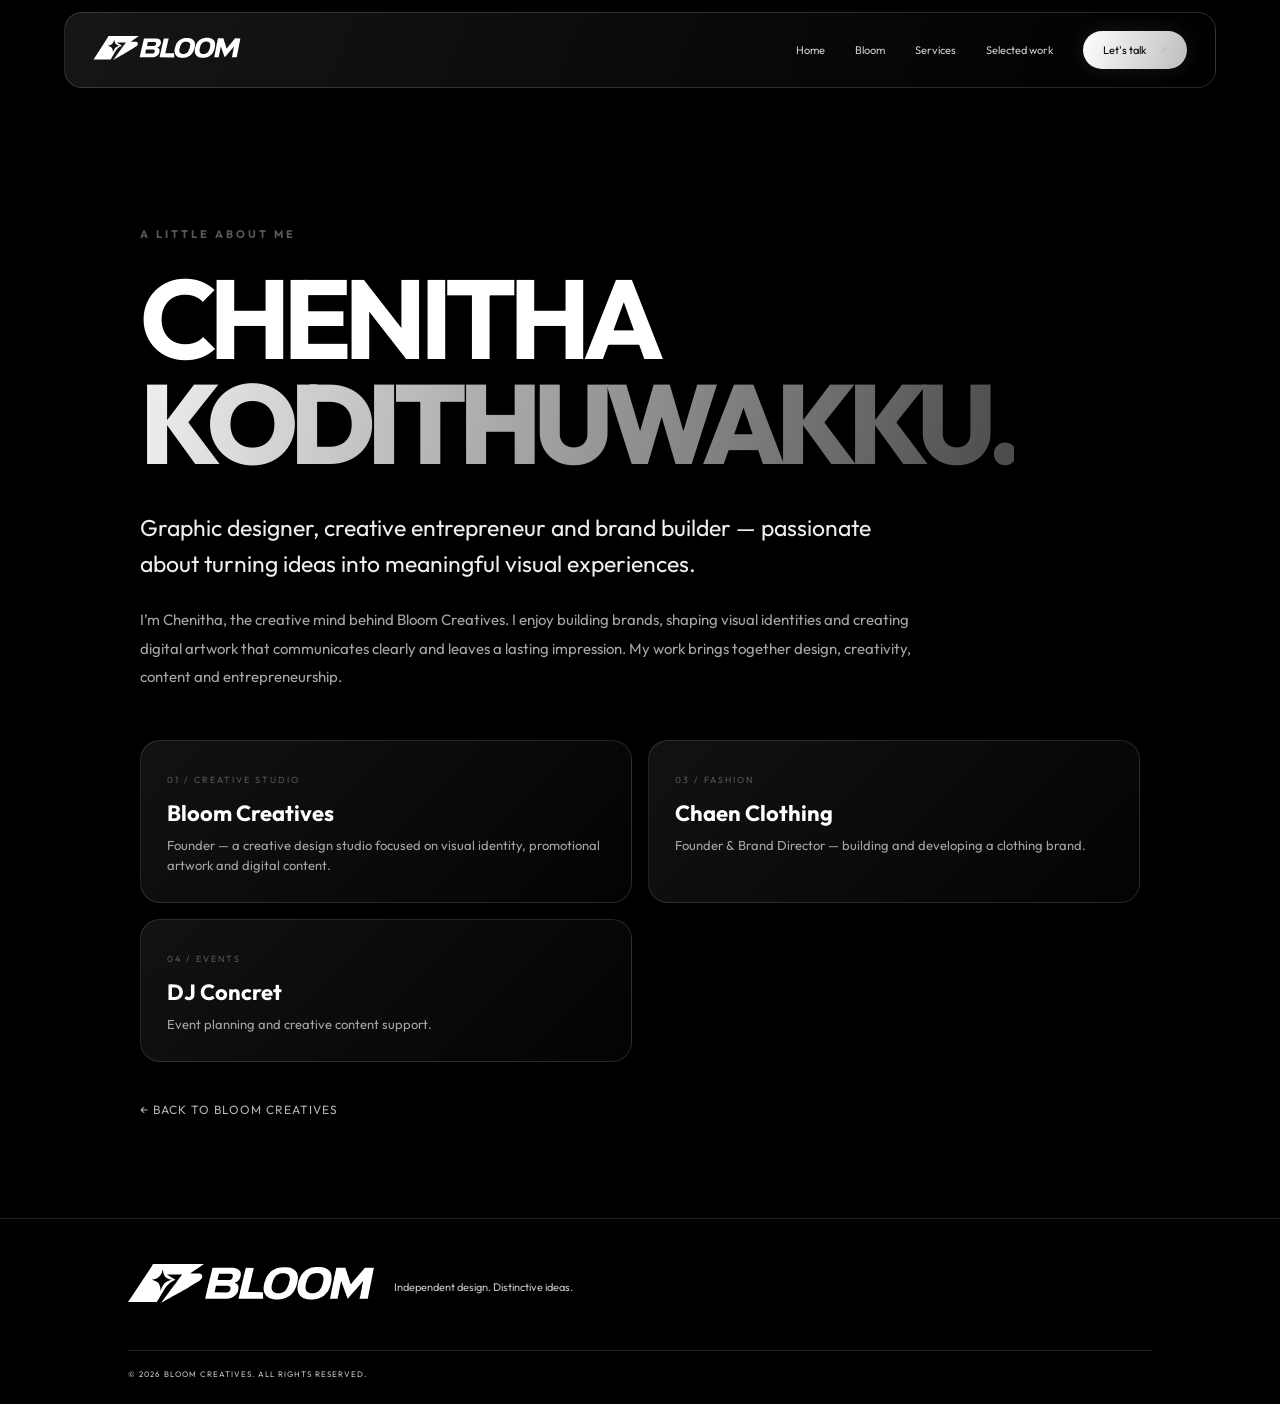
==== commit 814c1390: "Use Bloom logo image in page footer" ====
--- a/about-chenitha.html
+++ b/about-chenitha.html
@@ -50,7 +50,7 @@
       <a class="profile-back" href="index.html">← BACK TO BLOOM CREATIVES</a>
     </div>
   </main>
-  <footer class="footer"><a class="footer-brand" href="index.html">BLOOM<span>.</span></a><p>Independent design. Distinctive ideas.</p><small>© <span id="year"></span> BLOOM CREATIVES. ALL RIGHTS RESERVED.</small></footer>
+  <footer class="footer"><a class="footer-brand" href="index.html" aria-label="Bloom Creatives home"><img src="assets/bloom-logo.svg" alt="Bloom Creatives"></a><p>Independent design. Distinctive ideas.</p><small>© <span id="year"></span> BLOOM CREATIVES. ALL RIGHTS RESERVED.</small></footer>
   <script src="js/main.js"></script>
 </body>
 </html>
--- a/css/style.css
+++ b/css/style.css
@@ -690,3 +690,490 @@
 .contact{background:radial-gradient(ellipse at 12% 55%,rgba(255 255 255 .08),transparent 44%),radial-gradient(ellipse at 90% 50%,rgba(255 255 255 .05),transparent 48%),#000000}
 .contact-button:hover{box-shadow:0 0 30px rgba(255 255 255 .18)}
 ::selection{background:#ffffff;color:#000000}
+
+
+/* Desktop hero CTA: rectangular pill aligned to the right; keep mobile layout unchanged */
+@media (min-width:651px){
+  .hero-bottom{
+    justify-content:flex-end;
+    align-items:center;
+  }
+  .hero-description{display:none}
+  .hero-bottom .round-link{
+    width:auto;
+    min-width:168px;
+    height:50px;
+    padding:0 24px;
+    border:1px solid #777777;
+    border-radius:999px;
+    background:#111111;
+    color:#ffffff;
+    display:inline-flex;
+    flex-direction:row;
+    align-items:center;
+    justify-content:center;
+    gap:12px;
+    font-size:10px;
+    line-height:1;
+    letter-spacing:1px;
+    white-space:nowrap;
+    transform:none;
+  }
+  .hero-bottom .round-link br{display:none}
+  .hero-bottom .round-link span{
+    font-size:15px;
+    margin:0;
+    color:#ffffff;
+  }
+  .hero-bottom .round-link:hover{
+    background:#ffffff;
+    border-color:#ffffff;
+    color:#000000;
+    transform:translateY(-2px);
+  }
+  .hero-bottom .round-link:hover span{color:#000000}
+}
+@media (max-width:650px){
+  .hero-description{display:block}
+  .hero-bottom{justify-content:space-between;align-items:flex-start}
+  .hero-bottom .round-link{
+    width:78px;
+    height:78px;
+    padding:0;
+    border-radius:50%;
+    flex-direction:column;
+    gap:0;
+    white-space:normal;
+  }
+  .hero-bottom .round-link br{display:initial}
+}
+
+
+/* Correct desktop hero layout: keep intro paragraph, move CTA to far-right marked position */
+@media (min-width:651px){
+  .hero-content{
+    width:100%;
+    max-width:none;
+  }
+  .hero-bottom{
+    width:100%;
+    display:flex;
+    justify-content:space-between;
+    align-items:center;
+    gap:30px;
+  }
+  .hero-description{
+    display:block;
+    max-width:430px;
+    margin:0;
+  }
+  .hero-bottom .round-link{
+    width:auto;
+    min-width:168px;
+    height:50px;
+    padding:0 24px;
+    border:1px solid #777777;
+    border-radius:999px;
+    background:#111111;
+    color:#ffffff;
+    display:inline-flex;
+    flex-direction:row;
+    align-items:center;
+    justify-content:center;
+    gap:12px;
+    font-size:10px;
+    line-height:1;
+    letter-spacing:1px;
+    white-space:nowrap;
+    transform:none;
+    flex-shrink:0;
+  }
+  .hero-bottom .round-link br{display:none}
+  .hero-bottom .round-link span{
+    font-size:15px;
+    margin:0;
+    color:#ffffff;
+  }
+  .hero-bottom .round-link:hover{
+    background:#ffffff;
+    border-color:#ffffff;
+    color:#000000;
+    transform:translateY(-2px);
+  }
+  .hero-bottom .round-link:hover span{color:#000000}
+}
+
+
+/* Mobile only: make the hero Explore button a rounded pill like desktop.
+   Preserve the paragraph, spacing, position, and every other mobile element. */
+@media (max-width:650px){
+  .hero-bottom .round-link{
+    width:auto;
+    min-width:142px;
+    height:44px;
+    padding:0 17px;
+    border-radius:999px;
+    display:inline-flex;
+    flex-direction:row;
+    align-items:center;
+    justify-content:center;
+    gap:9px;
+    white-space:nowrap;
+    font-size:9px;
+    line-height:1;
+    flex-shrink:0;
+  }
+  .hero-bottom .round-link br{display:none}
+  .hero-bottom .round-link span{
+    font-size:14px;
+    margin:0;
+  }
+}
+
+
+/* BLOOM MONOCHROME PALETTE — neutral foundation */
+:root{
+  --black:#000000;
+  --panel:#171717;
+  --panel2:#242424;
+  --white:#FFFFFF;
+  --muted:#BDBDBD;
+  --accent:#BDBDBD;
+  --line:#FFFFFF20;
+}
+body{background:#000000;color:#FFFFFF}
+.cursor-glow{background:radial-gradient(circle,#FFFFFF18 0,#BDBDBD10 38%,transparent 70%)}
+.site-header{border-color:#FFFFFF20;background:linear-gradient(110deg,#171717E8,#000000E8)}
+.navigation a:hover,.text-link:hover{color:#BDBDBD}
+.navigation .nav-contact{background:linear-gradient(110deg,#FFFFFF,#BDBDBD);color:#000000;box-shadow:0 0 24px #FFFFFF22}
+.nav-contact span,.availability i{color:#BDBDBD}
+.availability i{background:#FFFFFF;box-shadow:0 0 14px #FFFFFF}
+.hero:before{background:radial-gradient(ellipse,#FFFFFF20 0,#17171733 36%,transparent 69%)}
+.hero:after{
+  background:radial-gradient(ellipse at 30% 25%,#FFFFFF 0 3%,#D0D0D0 10%,#A0A0A0 26%,#555555 43%,#777777 51%,#080808 72%);
+  filter:drop-shadow(0 0 25px #FFFFFF44) drop-shadow(0 0 85px #BDBDBD22);
+  box-shadow:inset 12px 10px 18px #FFFFFF88,inset -18px -22px 30px #000000;
+}
+.hero .eyebrow,.intro-copy h2 span,.section-heading h2 span,.work-heading h2 span,.approach h2 span,.contact h2 span{color:#BDBDBD}
+.round-link{border-color:#BDBDBD88}
+.round-link span{color:#BDBDBD}
+.round-link:hover{background:#FFFFFF;border-color:#FFFFFF;box-shadow:0 0 30px #FFFFFF33;color:#000000}
+.hero-marquee b,.service-list article>span,.service-list article>b,.work-meta i,.work-note span,.footer-brand span{color:#BDBDBD}
+.service-list article:hover{background:#171717}
+.work-image:after{background:#FFFFFF;color:#000000}
+.contact:before{background:radial-gradient(circle,#FFFFFF18,transparent 70%)}
+.contact-button{background:linear-gradient(110deg,#FFFFFF,#BDBDBD);color:#000000}
+.contact-button:hover{box-shadow:0 0 35px #FFFFFF33}
+::selection{background:#FFFFFF;color:#000000}
+@media(max-width:650px){
+  .navigation{background:#171717;border-color:#FFFFFF44}
+}
+
+
+/* Remove availability label and lift desktop hero content slightly; mobile remains unchanged */
+.hero-topline{display:none!important}
+@media(min-width:651px){
+  .hero-content{padding-top:62px!important}
+}
+
+
+/* BLOOM SPACING + MOBILE HERO REFINEMENT */
+/* Remove oversized vertical gaps between homepage sections */
+.intro,.services,.work,.approach,.contact{
+  padding-top:82px!important;
+  padding-bottom:82px!important;
+}
+#about .intro-copy{margin-top:54px!important}
+#about .intro-copy{padding:38px!important}
+.hero{min-height:calc(100svh - 88px)}
+/* Keep the existing desktop hero composition intact */
+@media(max-width:650px){
+  .intro,.services,.work,.approach,.contact{
+    padding-top:62px!important;
+    padding-bottom:62px!important;
+  }
+  #about .intro-copy{
+    margin-top:34px!important;
+    padding:25px 21px!important;
+  }
+  .hero{
+    min-height:calc(84svh - 70px)!important;
+    padding-top:18px!important;
+    justify-content:space-between!important;
+  }
+  .hero:before{
+    width:340px!important;height:340px!important;
+    right:-170px!important;top:35px!important;
+    opacity:.65!important;
+  }
+  .hero:after{
+    width:270px!important;height:250px!important;
+    min-width:0!important;min-height:0!important;
+    right:-145px!important;top:12%!important;
+    opacity:.38!important;
+  }
+  .hero-content{
+    width:100%!important;
+    padding:56px 0 38px!important;
+  }
+  .hero .eyebrow{
+    font-size:9px!important;
+    letter-spacing:2px!important;
+    margin-bottom:15px!important;
+  }
+  .hero h1{
+    font-size:clamp(52px,13.5vw,78px)!important;
+    line-height:.91!important;
+    margin:16px 0 0!important;
+    letter-spacing:-.075em!important;
+  }
+  .hero-bottom{
+    display:flex!important;
+    align-items:center!important;
+    justify-content:space-between!important;
+    gap:14px!important;
+    margin-top:28px!important;
+  }
+  .hero-description{
+    display:block!important;
+    max-width:min(62%,270px)!important;
+    margin:0!important;
+    font-size:11px!important;
+    line-height:1.7!important;
+  }
+  .hero-bottom .round-link{
+    min-width:126px!important;
+    width:auto!important;
+    height:42px!important;
+    padding:0 13px!important;
+    border-radius:999px!important;
+    display:inline-flex!important;
+    flex-direction:row!important;
+    align-items:center!important;
+    justify-content:center!important;
+    gap:8px!important;
+    font-size:8px!important;
+    line-height:1!important;
+    white-space:nowrap!important;
+  }
+  .hero-bottom .round-link br{display:none!important}
+  .hero-bottom .round-link span{font-size:13px!important}
+  .hero-marquee{padding:13px 0!important;font-size:9px!important}
+  .hero-index{padding:15px 0 18px!important;font-size:7px!important}
+  .section-heading,.work-heading{padding:38px 0 28px!important}
+  .intro-grid,.approach-grid{padding-top:34px!important;gap:38px!important}
+}
+@media(max-width:380px){
+  .hero h1{font-size:clamp(47px,13vw,58px)!important}
+  .hero-description{max-width:58%!important;font-size:10px!important}
+  .hero-bottom .round-link{min-width:116px!important;padding:0 10px!important}
+}
+
+
+/* MOBILE HERO CTA: keep Explore My Work as one unbroken pill */
+@media(max-width:650px){
+  .hero-bottom{
+    display:flex!important;
+    flex-wrap:nowrap!important;
+    align-items:center!important;
+    justify-content:space-between!important;
+    gap:10px!important;
+  }
+  .hero-description{
+    flex:1 1 auto!important;
+    min-width:0!important;
+    max-width:none!important;
+  }
+  .hero-bottom .round-link{
+    flex:0 0 132px!important;
+    width:132px!important;
+    min-width:132px!important;
+    max-width:132px!important;
+    height:42px!important;
+    padding:0 10px!important;
+    border-radius:999px!important;
+    flex-direction:row!important;
+    flex-wrap:nowrap!important;
+    gap:7px!important;
+    white-space:nowrap!important;
+    font-size:8px!important;
+    letter-spacing:.25px!important;
+    line-height:1!important;
+    overflow:visible!important;
+  }
+  .hero-bottom .round-link br{display:none!important}
+  .hero-bottom .round-link span{
+    flex:0 0 auto!important;
+    font-size:12px!important;
+    line-height:1!important;
+  }
+}
+@media(max-width:380px){
+  .hero-bottom{gap:7px!important}
+  .hero-bottom .round-link{
+    flex-basis:124px!important;
+    width:124px!important;
+    min-width:124px!important;
+    max-width:124px!important;
+    font-size:7.5px!important;
+    padding:0 8px!important;
+  }
+}
+
+
+/* BLOOM MONOCHROME PALETTE — option 02: minimal luxury */
+:root{
+  --black:#000000;
+  --charcoal:#171717;
+  --mid-grey:#555555;
+  --silver-grey:#BDBDBD;
+  --white:#FFFFFF;
+  --panel:#171717;
+  --muted:#BDBDBD;
+  --line:#FFFFFF24;
+}
+html,body{background:#000000!important;color:#FFFFFF!important}
+.site-header{
+  background:linear-gradient(110deg,#171717F2,#000000F2)!important;
+  border-color:#FFFFFF24!important;
+}
+.navigation a:hover,.text-link:hover{color:#BDBDBD!important}
+.navigation .nav-contact,.contact-button{
+  background:linear-gradient(110deg,#FFFFFF,#BDBDBD)!important;
+  color:#000000!important;
+  box-shadow:0 0 22px #FFFFFF18!important;
+}
+.navigation .nav-contact:hover,.contact-button:hover{
+  background:#BDBDBD!important;
+  color:#000000!important;
+  box-shadow:0 0 28px #FFFFFF25!important;
+}
+.cursor-glow{background:radial-gradient(circle,#FFFFFF12 0,#BDBDBD0A 38%,transparent 70%)!important}
+.hero:before{
+  background:radial-gradient(ellipse,#FFFFFF18 0,#55555512 38%,transparent 70%)!important;
+}
+.hero:after{
+  background:radial-gradient(ellipse at 30% 25%,#FFFFFF 0 3%,#BDBDBD 12%,#777777 29%,#555555 46%,#292929 65%,#080808 78%)!important;
+  filter:drop-shadow(0 0 24px #FFFFFF20) drop-shadow(0 0 70px #BDBDBD12)!important;
+  box-shadow:inset 12px 10px 18px #FFFFFF55,inset -18px -22px 30px #000000!important;
+}
+.hero .eyebrow,.intro-copy h2 span,.section-heading h2 span,.work-heading h2 span,.approach h2 span,.contact h2 span{
+  color:#BDBDBD!important;
+}
+.availability i{background:#FFFFFF!important;box-shadow:0 0 12px #FFFFFF55!important}
+.round-link{border-color:#777777!important;background:#111111!important;color:#FFFFFF!important}
+.round-link span{color:#BDBDBD!important}
+.round-link:hover{background:#FFFFFF!important;border-color:#FFFFFF!important;color:#000000!important;box-shadow:0 0 26px #FFFFFF22!important}
+.round-link:hover span{color:#000000!important}
+.hero-marquee b,.service-list article>span,.service-list article>b,.work-meta i,.work-note span,.footer-brand span{
+  color:#BDBDBD!important;
+}
+.service-list article,.work-card,.intro-copy,.contact-form input,.contact-form textarea{
+  border-color:#FFFFFF24!important;
+}
+.service-list article:hover{background:#171717!important;border-color:#777777!important}
+.work-image:after{background:#FFFFFF!important;color:#000000!important}
+.contact:before{background:radial-gradient(circle,#FFFFFF12,transparent 70%)!important}
+.approach,.contact{background-color:#000000!important}
+::selection{background:#FFFFFF!important;color:#000000!important}
+@media(max-width:650px){
+  .navigation{background:#171717!important;border-color:#FFFFFF30!important}
+}
+
+
+/* MOBILE HERO: stack Explore button directly below the paragraph */
+@media(max-width:650px){
+  .hero-bottom{
+    display:flex!important;
+    flex-direction:column!important;
+    align-items:flex-start!important;
+    justify-content:flex-start!important;
+    flex-wrap:nowrap!important;
+    gap:18px!important;
+    width:100%!important;
+  }
+  .hero-description{
+    display:block!important;
+    width:100%!important;
+    max-width:100%!important;
+    flex:none!important;
+    margin:0!important;
+  }
+  .hero-bottom .round-link{
+    display:inline-flex!important;
+    align-self:flex-start!important;
+    flex:none!important;
+    width:auto!important;
+    min-width:150px!important;
+    max-width:none!important;
+    height:46px!important;
+    margin:0!important;
+    padding:0 20px!important;
+    border-radius:999px!important;
+    flex-direction:row!important;
+    align-items:center!important;
+    justify-content:center!important;
+    gap:10px!important;
+    white-space:nowrap!important;
+    font-size:9px!important;
+    letter-spacing:.6px!important;
+    line-height:1!important;
+    transform:none!important;
+    rotate:0deg!important;
+  }
+  .hero-bottom .round-link br{display:none!important}
+  .hero-bottom .round-link span{
+    display:inline-block!important;
+    flex:none!important;
+    font-size:14px!important;
+    line-height:1!important;
+  }
+}
+
+
+/* BLOOM MOBILE: remove browser blue tap highlight */
+html,body,*{
+  -webkit-tap-highlight-color:transparent;
+}
+a,button,[role="button"],input,textarea,select{
+  -webkit-tap-highlight-color:transparent!important;
+  accent-color:#FFFFFF;
+}
+a:focus,a:active,a:focus-visible,
+button:focus,button:active,button:focus-visible,
+[role="button"]:focus,[role="button"]:active{
+  -webkit-tap-highlight-color:transparent!important;
+}
+a:active,button:active,[role="button"]:active{
+  color:inherit;
+}
+
+
+/* BLOOM HERO ENTRANCE: soft blur reveal on first page load */
+@keyframes bloomHeroBlurReveal{
+  0%{opacity:0;filter:blur(16px);transform:translateY(22px)}
+  65%{opacity:1;filter:blur(2px);transform:translateY(0)}
+  100%{opacity:1;filter:blur(0);transform:translateY(0)}
+}
+.hero-content{
+  animation:bloomHeroBlurReveal 1.25s cubic-bezier(.2,.7,.2,1) both;
+}
+.hero-topline{
+  animation:bloomHeroBlurReveal 1s cubic-bezier(.2,.7,.2,1) both;
+  animation-delay:.12s;
+}
+.hero:before{
+  animation:bloomHeroGlowReveal 1.8s ease-out both;
+}
+@keyframes bloomHeroGlowReveal{
+  0%{opacity:0;filter:blur(45px)}
+  100%{opacity:1;filter:blur(15px)}
+}
+@media(prefers-reduced-motion:reduce){
+  .hero-content,.hero-topline,.hero:before{
+    animation:none!important;
+    filter:none!important;
+    transform:none!important;
+    opacity:1!important;
+  }
+}
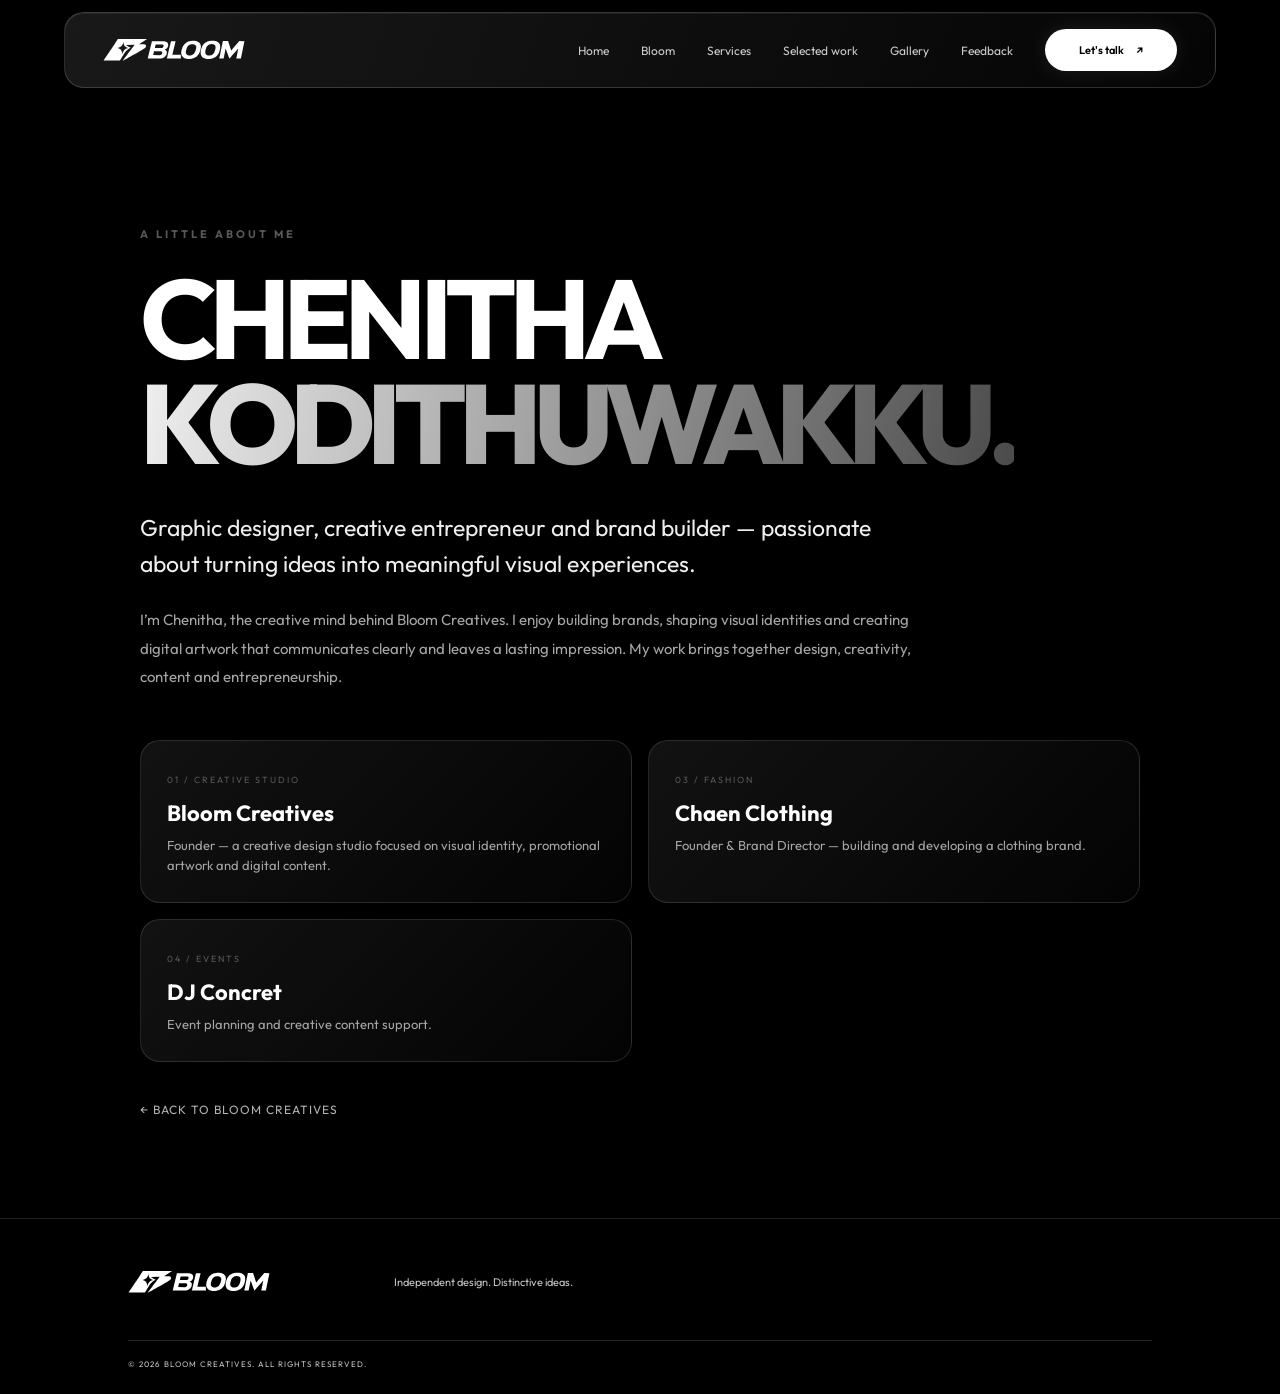
==== commit deb79622: "Add Gallery Feedback and Contact navigation across pages" ====
--- a/about-chenitha.html
+++ b/about-chenitha.html
@@ -32,7 +32,7 @@
     <a class="brand" href="index.html#home" aria-label="Bloom Creatives home"><img src="assets/bloom-logo.svg" alt="BLOOM CREATIVES"></a>
     <button class="menu-toggle" aria-label="Toggle navigation" aria-expanded="false"><span></span><span></span></button>
     <nav class="navigation" aria-label="Main navigation">
-      <a href="index.html#home">Home</a><a href="index.html#about">Bloom</a><a href="index.html#services">Services</a><a href="index.html#work">Selected work</a><a class="nav-contact" href="index.html#contact">Let's talk <span>↗</span></a>
+      <a href="index.html#home">Home</a><a href="index.html#about">Bloom</a><a href="index.html#services">Services</a><a href="index.html#work">Selected work</a><a href="gallery.html">Gallery</a><a href="feedback.html">Feedback</a><a class="nav-contact" href="contact.html">Let's talk <span>↗</span></a>
     </nav>
   </header>
   <main class="profile-page section-wrap">
--- a/css/style.css
+++ b/css/style.css
@@ -1177,3 +1177,336 @@
     opacity:1!important;
   }
 }
+
+/* FOOTER BRAND: use the Bloom logo asset instead of a text wordmark */
+.footer-brand{
+  display:inline-flex;
+  align-items:center;
+  width:max-content;
+  line-height:0;
+}
+.footer-brand img{
+  display:block;
+  width:142px;
+  max-width:100%;
+  height:auto;
+  max-height:46px;
+  object-fit:contain;
+  object-position:left center;
+  filter:brightness(0) invert(1);
+}
+@media(max-width:650px){
+  .footer-brand img{width:125px}
+}
+
+
+/* BLOOM FEATURED WORK + FLOATING GLASS HEADER — four equal square cards */
+/* Floating glass navigation, inspired by the supplied reference */
+.site-header{
+  width:min(1200px,calc(100% - 10vw));
+  height:76px;
+  margin:12px auto 0;
+  padding:0 clamp(22px,3vw,38px);
+  border:1px solid rgba(255,255,255,.16)!important;
+  border-radius:20px;
+  background:linear-gradient(110deg,rgba(28,28,28,.88),rgba(5,5,5,.9))!important;
+  -webkit-backdrop-filter:blur(22px) saturate(125%);
+  backdrop-filter:blur(22px) saturate(125%);
+  box-shadow:0 12px 38px rgba(0,0,0,.24),inset 0 1px 0 rgba(255,255,255,.06);
+}
+.brand{display:flex;align-items:center;flex:0 0 auto}
+.brand img{width:142px;height:auto;max-height:44px;object-fit:contain}
+.navigation{gap:clamp(17px,2.5vw,34px)}
+.navigation a{font-size:12px;white-space:nowrap}
+.navigation .nav-contact{
+  display:inline-flex;
+  align-items:center;
+  justify-content:center;
+  gap:12px;
+  min-width:132px;
+  padding:13px 20px;
+  border:1px solid rgba(255,255,255,.7)!important;
+  border-radius:999px;
+  background:#fff!important;
+  color:#000!important;
+  font-size:11px;
+  font-weight:600;
+}
+.navigation .nav-contact span{color:#000!important;margin:0}
+.navigation .nav-contact:hover{background:#dcdcdc!important;transform:translateY(-1px)}
+
+/* Four matching project tiles; keep each original poster fully visible */
+.work-grid{
+  display:grid!important;
+  grid-template-columns:repeat(4,minmax(0,1fr))!important;
+  gap:18px!important;
+  align-items:stretch;
+}
+.work-card,.work-card.work-large,.work-card.work-wide{
+  grid-column:auto!important;
+  width:100%!important;
+  margin:0!important;
+  min-width:0;
+  padding:10px!important;
+  overflow:hidden;
+  border:1px solid rgba(255,255,255,.15)!important;
+  border-radius:15px;
+  background:linear-gradient(145deg,#171717,#080808)!important;
+  box-shadow:0 10px 28px rgba(0,0,0,.24),inset 0 1px 0 rgba(255,255,255,.045);
+  transition:border-color .3s ease,transform .3s ease,box-shadow .3s ease;
+}
+.work-card:hover{
+  border-color:rgba(255,255,255,.42)!important;
+  transform:translateY(-5px);
+  box-shadow:0 18px 38px rgba(0,0,0,.4);
+}
+.work-image,.work-large .work-image,.work-wide .work-image{
+  width:100%;
+  aspect-ratio:1/1!important;
+  height:auto!important;
+  border-radius:9px;
+  background:#101010!important;
+  display:flex;
+  align-items:center;
+  justify-content:center;
+  overflow:hidden;
+}
+.work-image img{
+  width:100%;
+  height:100%;
+  object-fit:contain!important;
+  object-position:center;
+  padding:5px;
+  filter:none!important;
+  transition:transform .55s ease,filter .4s ease;
+}
+.work-card:hover .work-image img{
+  transform:scale(1.025);
+  filter:none!important;
+}
+.work-image:after{
+  right:10px;
+  bottom:10px;
+  border-radius:999px;
+  padding:9px 11px;
+  background:#fff!important;
+  color:#000!important;
+}
+.work-meta{
+  min-height:70px;
+  padding:13px 2px 3px!important;
+  align-items:center;
+  gap:8px;
+}
+.work-meta>span{min-width:0}
+.work-meta b{font-size:clamp(11px,1vw,13px);line-height:1.35}
+.work-meta small{font-size:8px;line-height:1.45;letter-spacing:1px}
+.work-meta i{flex:0 0 auto}
+.work-note{margin-top:48px}
+
+/* Keep the four-card rhythm on tablets and phones */
+@media(max-width:900px){
+  .site-header{width:calc(100% - 7vw);padding:0 22px}
+  .navigation{gap:15px}
+  .navigation a{font-size:10px}
+  .navigation .nav-contact{min-width:108px;padding:11px 14px}
+  .work-grid{grid-template-columns:repeat(2,minmax(0,1fr))!important;gap:16px!important}
+}
+@media(max-width:650px){
+  .site-header{
+    width:calc(100% - 32px);
+    height:68px;
+    margin:10px auto 0;
+    padding:0 18px;
+    border-radius:17px;
+  }
+  .brand img{width:124px;max-height:40px}
+  .navigation{
+    top:67px;
+    left:0;
+    right:0;
+    width:100%;
+    padding:24px 22px 28px;
+    border-radius:0 0 17px 17px;
+    background:rgba(12,12,12,.97)!important;
+    -webkit-backdrop-filter:blur(22px);
+    backdrop-filter:blur(22px);
+  }
+  .navigation a{font-size:13px}
+  .navigation .nav-contact{min-width:130px;padding:13px 18px}
+  .work-grid{grid-template-columns:repeat(2,minmax(0,1fr))!important;gap:12px!important}
+  .work-card,.work-card.work-large,.work-card.work-wide{padding:7px!important;border-radius:12px}
+  .work-image,.work-large .work-image,.work-wide .work-image{aspect-ratio:1/1!important;border-radius:7px}
+  .work-image img{padding:3px}
+  .work-meta{min-height:62px;padding:10px 1px 2px!important}
+  .work-meta b{font-size:10px}
+  .work-meta small{font-size:7px;letter-spacing:.55px;margin-top:5px}
+  .work-meta i{font-size:15px}
+  .work-note{margin-top:32px;font-size:8px}
+}
+@media(max-width:360px){
+  .work-grid{gap:9px!important}
+  .work-card,.work-card.work-large,.work-card.work-wide{padding:5px!important}
+  .work-meta b{font-size:9px}
+  .work-meta small{font-size:6px}
+}
+@media(prefers-reduced-motion:reduce){
+  .work-card,.work-image img,.navigation .nav-contact{transition:none!important}
+}
+
+
+/* BLOOM PROJECT PREVIEW: one overlay button per poster */
+.work-card{cursor:default!important}
+.work-card:hover{transform:translateY(-3px)!important}
+.work-image{position:relative}
+.work-image:after{display:none!important}
+.work-view{
+  position:absolute;
+  right:12px;
+  bottom:12px;
+  z-index:2;
+  display:inline-flex;
+  align-items:center;
+  justify-content:center;
+  gap:9px;
+  border:1px solid rgba(255,255,255,.55);
+  border-radius:999px;
+  padding:11px 15px;
+  background:#fff;
+  color:#000;
+  font-size:9px;
+  font-weight:700;
+  letter-spacing:.8px;
+  cursor:pointer;
+  opacity:0;
+  visibility:hidden;
+  transform:translateY(8px);
+  transition:opacity .22s ease,transform .22s ease,visibility .22s ease,background .2s ease;
+}
+.work-view span{font-size:14px;line-height:1}
+.work-card:hover .work-view,.work-view:focus-visible{
+  opacity:1;
+  visibility:visible;
+  transform:translateY(0);
+}
+.work-view:hover{background:#d8d8d8}
+.work-image img,.lightbox img{
+  -webkit-user-drag:none;
+  user-select:none;
+  -webkit-user-select:none;
+  -webkit-touch-callout:none;
+}
+.lightbox{
+  padding:28px;
+  gap:16px;
+  background:rgba(0,0,0,.96);
+  -webkit-backdrop-filter:blur(18px);
+  backdrop-filter:blur(18px);
+}
+.lightbox img{
+  width:auto;
+  height:auto;
+  max-width:min(92vw,1180px);
+  max-height:calc(90vh - 65px);
+  object-fit:contain;
+  pointer-events:none;
+}
+.lightbox p{margin:0;color:#fff;font-size:12px;letter-spacing:1.2px;text-align:center}
+.lightbox-close{
+  width:44px;height:44px;
+  display:grid;place-items:center;
+  border:1px solid #ffffff55;
+  border-radius:50%;
+  background:#151515;
+  font-size:30px;
+}
+@media(hover:none){
+  .work-view{opacity:1;visibility:visible;transform:none}
+}
+@media(max-width:650px){
+  .work-view{right:7px;bottom:7px;padding:8px 10px;font-size:7px;gap:6px}
+  .lightbox{padding:18px}
+  .lightbox img{max-width:94vw;max-height:82vh}
+}
+
+
+/* BLOOM: seamless, never-ending homepage slogan ticker */
+.hero-marquee{overflow:hidden!important}
+.hero-marquee .marquee-track{
+  display:flex!important;
+  width:max-content!important;
+  animation:bloom-marquee 24s linear infinite!important;
+  will-change:transform;
+}
+.hero-marquee .marquee-track span{
+  display:block;
+  flex:0 0 auto;
+  white-space:nowrap;
+}
+@keyframes bloom-marquee{
+  from{transform:translateX(0)}
+  to{transform:translateX(-50%)}
+}
+/* Match About body copy to the smaller supporting text used elsewhere */
+#about .intro-copy>p:not(.eyebrow){
+  font-size:12px!important;
+  line-height:1.85!important;
+}
+@media(max-width:650px){
+  #about .intro-copy>p:not(.eyebrow){
+    font-size:11px!important;
+    line-height:1.8!important;
+  }
+}
+@media(prefers-reduced-motion:reduce){
+  .hero-marquee .marquee-track{animation:none!important}
+}
+
+
+/* BLOOM INNER PAGES — monochrome luxury system */
+.inner-page{width:min(1200px,calc(100% - 12vw));margin:0 auto;padding:82px 0 30px}
+.page-intro{padding:0 0 52px}.page-intro .section-label{margin-bottom:82px}
+.page-intro h1{font-size:clamp(68px,11vw,150px);line-height:.82;letter-spacing:-.085em;font-weight:600;margin:28px 0 30px}
+.page-intro h1 span,.feedback-side h2 span,.contact-details h2 span,.reviews-heading h2 span{color:#777}
+.page-lead{max-width:570px;color:#aaa;font-size:15px;line-height:1.9}
+.gallery-filters{display:flex;flex-wrap:wrap;gap:9px;margin-top:38px}
+.filter-button{border:1px solid #333;border-radius:999px;padding:11px 17px;background:#090909;color:#aaa;font:600 9px Outfit,sans-serif;letter-spacing:1.1px;cursor:pointer;transition:.2s}
+.filter-button:hover,.filter-button.active{background:#fff;color:#000;border-color:#fff}
+.gallery-grid{display:grid;grid-template-columns:repeat(4,minmax(0,1fr));gap:18px}
+.gallery-card{min-width:0;padding:10px;border:1px solid #252525;border-radius:15px;background:linear-gradient(145deg,#171717,#080808);transition:transform .25s,border-color .25s}
+.gallery-card:hover{transform:translateY(-4px);border-color:#666}.gallery-card[hidden]{display:none!important}
+.gallery-image{position:relative;aspect-ratio:1;background:#101010;border-radius:9px;overflow:hidden;display:grid;place-items:center}
+.gallery-image img{width:100%;height:100%;object-fit:contain;padding:5px;-webkit-user-drag:none;user-select:none}
+.gallery-view{position:absolute;right:10px;bottom:10px;border:1px solid #ddd;border-radius:999px;padding:10px 13px;background:#fff;color:#000;font:700 9px Outfit,sans-serif;letter-spacing:.7px;cursor:pointer;opacity:0;visibility:hidden;transform:translateY(7px);transition:.2s}
+.gallery-card:hover .gallery-view,.gallery-view:focus-visible{opacity:1;visibility:visible;transform:none}.gallery-view span{font-size:13px;margin-left:6px}
+.gallery-meta{display:flex;align-items:center;justify-content:space-between;gap:8px;padding:13px 2px 4px}.gallery-meta h2{font-size:13px;line-height:1.4;margin:0 0 5px;font-weight:600}.gallery-meta p{font-size:10px;color:#888;margin:0;letter-spacing:.4px}.gallery-meta>span{font-size:8px;letter-spacing:1px;color:#666;white-space:nowrap}
+.page-endline{margin:70px 0 25px;padding:22px 0;border-top:1px solid #292929;border-bottom:1px solid #292929;display:flex;justify-content:space-between;gap:15px;color:#888;font-size:9px;letter-spacing:2px}.page-endline a{color:#fff;text-decoration:none}
+.feedback-layout,.contact-layout{display:grid;grid-template-columns:.85fr 1.15fr;gap:clamp(35px,8vw,120px);align-items:start;padding:18px 0 100px}
+.feedback-side h2,.contact-details h2,.reviews-heading h2{font-size:clamp(34px,5vw,62px);line-height:1;letter-spacing:-.06em;margin:22px 0}
+.feedback-side>p:not(.eyebrow),.contact-details>p:not(.eyebrow){max-width:390px;color:#999;font-size:13px;line-height:1.9}
+.feedback-note{margin-top:60px;padding-top:20px;border-top:1px solid #333;display:flex;gap:20px;max-width:360px}.feedback-note span{font-size:11px;color:#777}.feedback-note p{font-size:12px;line-height:1.7;color:#aaa;margin:0}
+.feedback-form,.contact-form{display:flex;flex-direction:column;gap:11px;padding:30px;border:1px solid #292929;border-radius:18px;background:linear-gradient(145deg,#141414,#080808);box-shadow:0 20px 60px #0008}
+.feedback-form label,.contact-form label{font-size:9px;letter-spacing:1.4px;color:#aaa;margin-top:9px}
+.feedback-form input,.feedback-form textarea,.contact-form input,.contact-form textarea,.contact-form select{width:100%;border:1px solid #303030;border-radius:9px;background:#0d0d0d;color:#fff;padding:15px 14px;font:400 13px Outfit,sans-serif;outline:none}
+.feedback-form input:focus,.feedback-form textarea:focus,.contact-form input:focus,.contact-form textarea:focus,.contact-form select:focus{border-color:#aaa}
+.feedback-form textarea,.contact-form textarea{resize:vertical;min-height:130px}
+.feedback-form input::placeholder,.feedback-form textarea::placeholder,.contact-form input::placeholder,.contact-form textarea::placeholder{color:#666}
+.rating-picker{display:flex;gap:7px}.rating-picker button{border:0;background:none;color:#444;font-size:30px;padding:0 3px;cursor:pointer;transition:color .15s,transform .15s}.rating-picker button.selected{color:#fff}.rating-picker button:hover{transform:translateY(-2px)}
+.form-submit{display:flex;align-items:center;justify-content:space-between;margin-top:10px;padding:16px 19px;border:1px solid #fff;border-radius:999px;background:#fff;color:#000;font:700 10px Outfit,sans-serif;letter-spacing:1px;cursor:pointer;transition:.2s}.form-submit:hover{background:#ccc}.form-submit:disabled{opacity:.6;cursor:wait}.form-submit span{font-size:16px}
+.form-status{min-height:18px;margin:0;color:#fff;font-size:12px;line-height:1.6}.form-privacy{margin:0;color:#777;font-size:10px;line-height:1.6}
+.reviews-section{padding:15px 0 80px}.reviews-section>.section-label{margin-bottom:55px}.reviews-heading{display:flex;align-items:end;justify-content:space-between;gap:25px;margin-bottom:28px}.reviews-heading h2{margin:0}.reviews-heading>p{max-width:240px;color:#888;font-size:11px;line-height:1.7}
+.reviews-grid{display:grid;grid-template-columns:repeat(2,minmax(0,1fr));gap:15px}.review-card{padding:25px;border:1px solid #292929;border-radius:14px;background:#0b0b0b}.review-stars{color:#fff;letter-spacing:4px;font-size:14px}.review-card>p{font-size:13px;line-height:1.85;color:#bbb}.review-card>b{font-size:11px;color:#fff}.reviews-loading{font-size:10px;letter-spacing:1.5px;color:#777}
+.contact-details .contact-email{display:inline-flex;gap:20px;align-items:center;margin:25px 0 40px;color:#fff;font-size:14px;text-decoration:none;border-bottom:1px solid #666;padding-bottom:12px}
+.contact-detail-line{display:flex;justify-content:space-between;max-width:340px;padding:14px 0;border-top:1px solid #292929;font-size:9px;letter-spacing:1.2px}.contact-detail-line span{color:#777}.contact-detail-line b{color:#ddd;font-weight:500}
+.lightbox{z-index:1000}
+@media(hover:none){.gallery-view{opacity:1;visibility:visible;transform:none}}
+@media(max-width:900px){.gallery-grid{grid-template-columns:repeat(3,minmax(0,1fr))}.inner-page{width:calc(100% - 9vw)}}
+@media(max-width:650px){
+.inner-page{width:calc(100% - 36px);padding:55px 0 20px}.page-intro{padding-bottom:38px}.page-intro .section-label{margin-bottom:58px}.page-intro h1{font-size:clamp(58px,17vw,94px);margin:24px 0}.page-lead{font-size:13px}
+.gallery-filters{gap:7px;margin-top:27px}.filter-button{font-size:8px;padding:10px 12px}.gallery-grid{grid-template-columns:repeat(2,minmax(0,1fr));gap:10px}.gallery-card{padding:7px;border-radius:11px}.gallery-image{border-radius:7px}.gallery-view{right:6px;bottom:6px;padding:8px 9px;font-size:7px}
+.gallery-meta{padding:10px 1px 3px;align-items:flex-start}.gallery-meta h2{font-size:10px}.gallery-meta p{font-size:8px}.gallery-meta>span{font-size:6px}
+.page-endline{margin:45px 0 15px;font-size:7px;letter-spacing:1px;flex-wrap:wrap}
+.feedback-layout,.contact-layout{grid-template-columns:1fr;gap:28px;padding-bottom:65px}.feedback-side h2,.contact-details h2,.reviews-heading h2{font-size:42px}.feedback-note{margin-top:30px}.feedback-form,.contact-form{padding:20px;border-radius:14px}
+.reviews-section>.section-label{margin-bottom:35px}.reviews-heading{display:block}.reviews-heading>p{margin-top:14px}.reviews-grid{grid-template-columns:1fr}.review-card{padding:20px}.contact-details .contact-email{font-size:12px}
+}
+@media(max-width:360px){.gallery-grid{gap:8px}.gallery-card{padding:5px}.gallery-meta h2{font-size:9px}}
